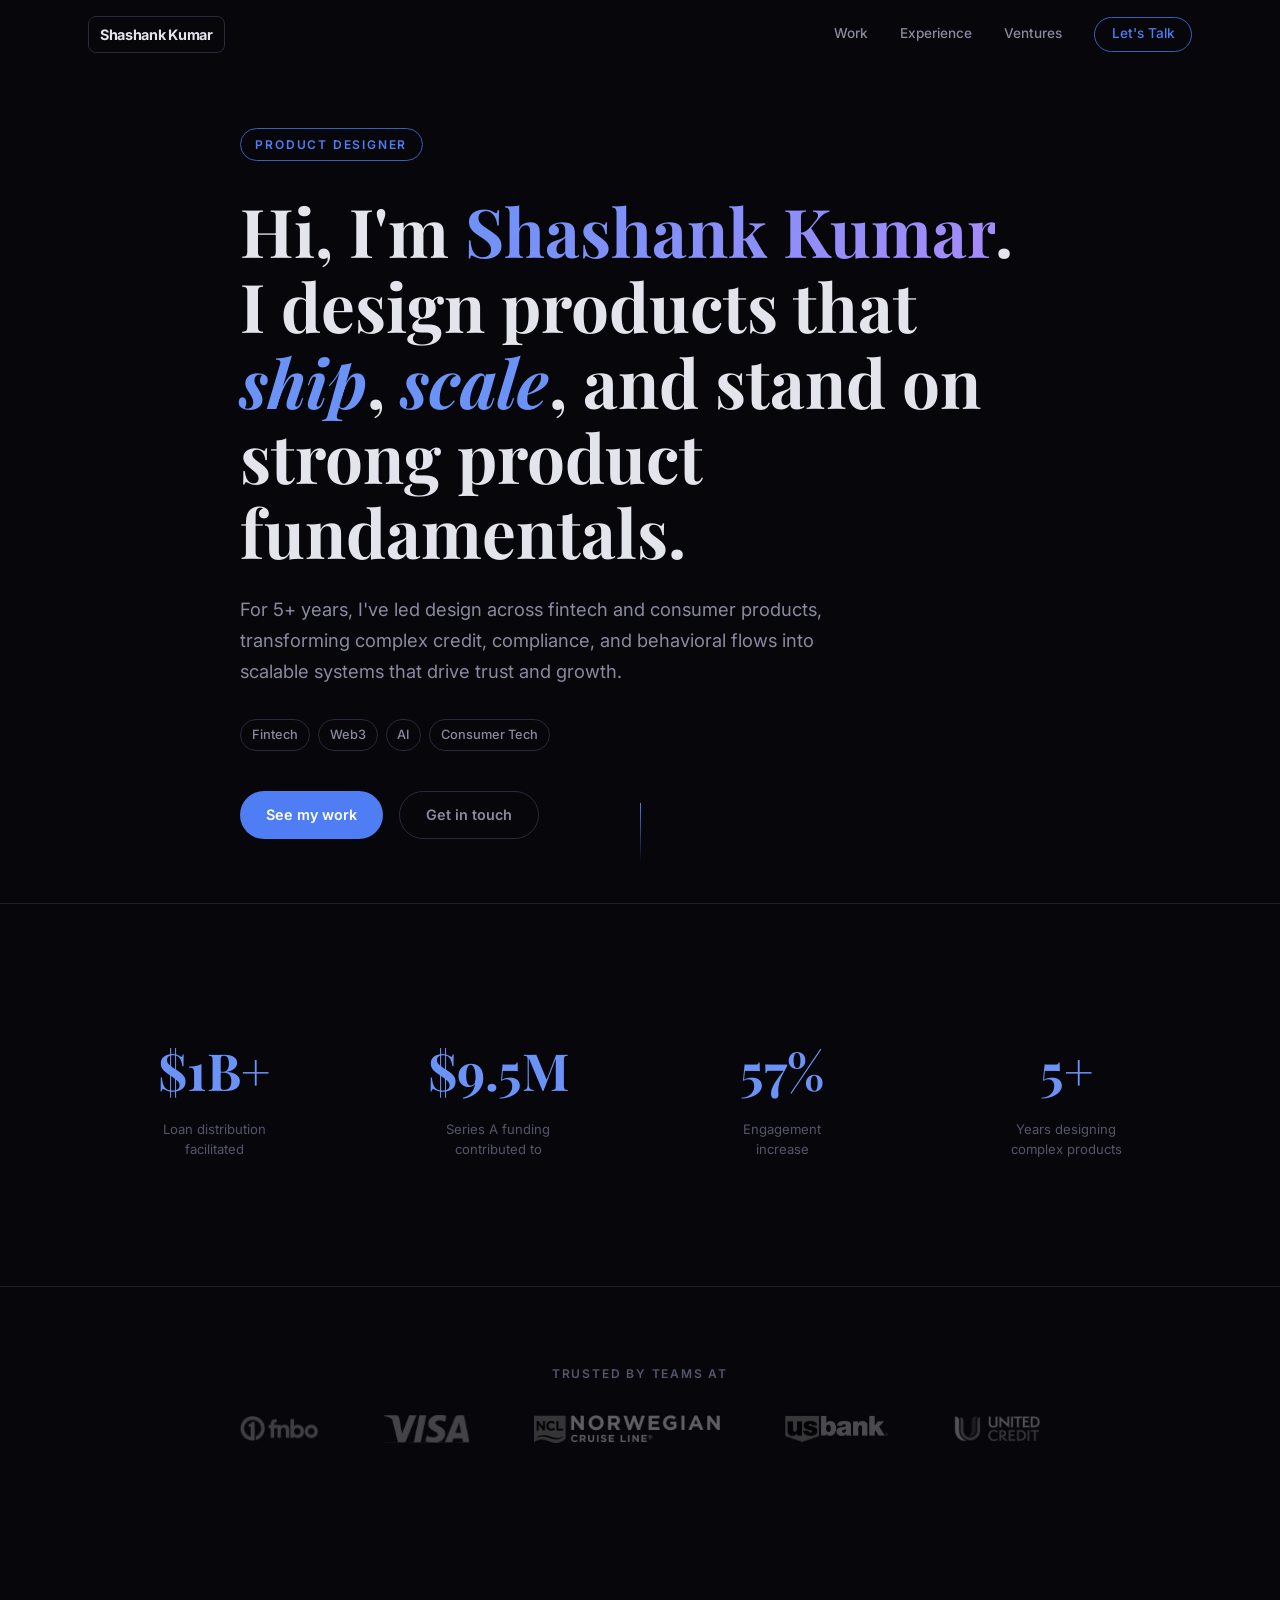
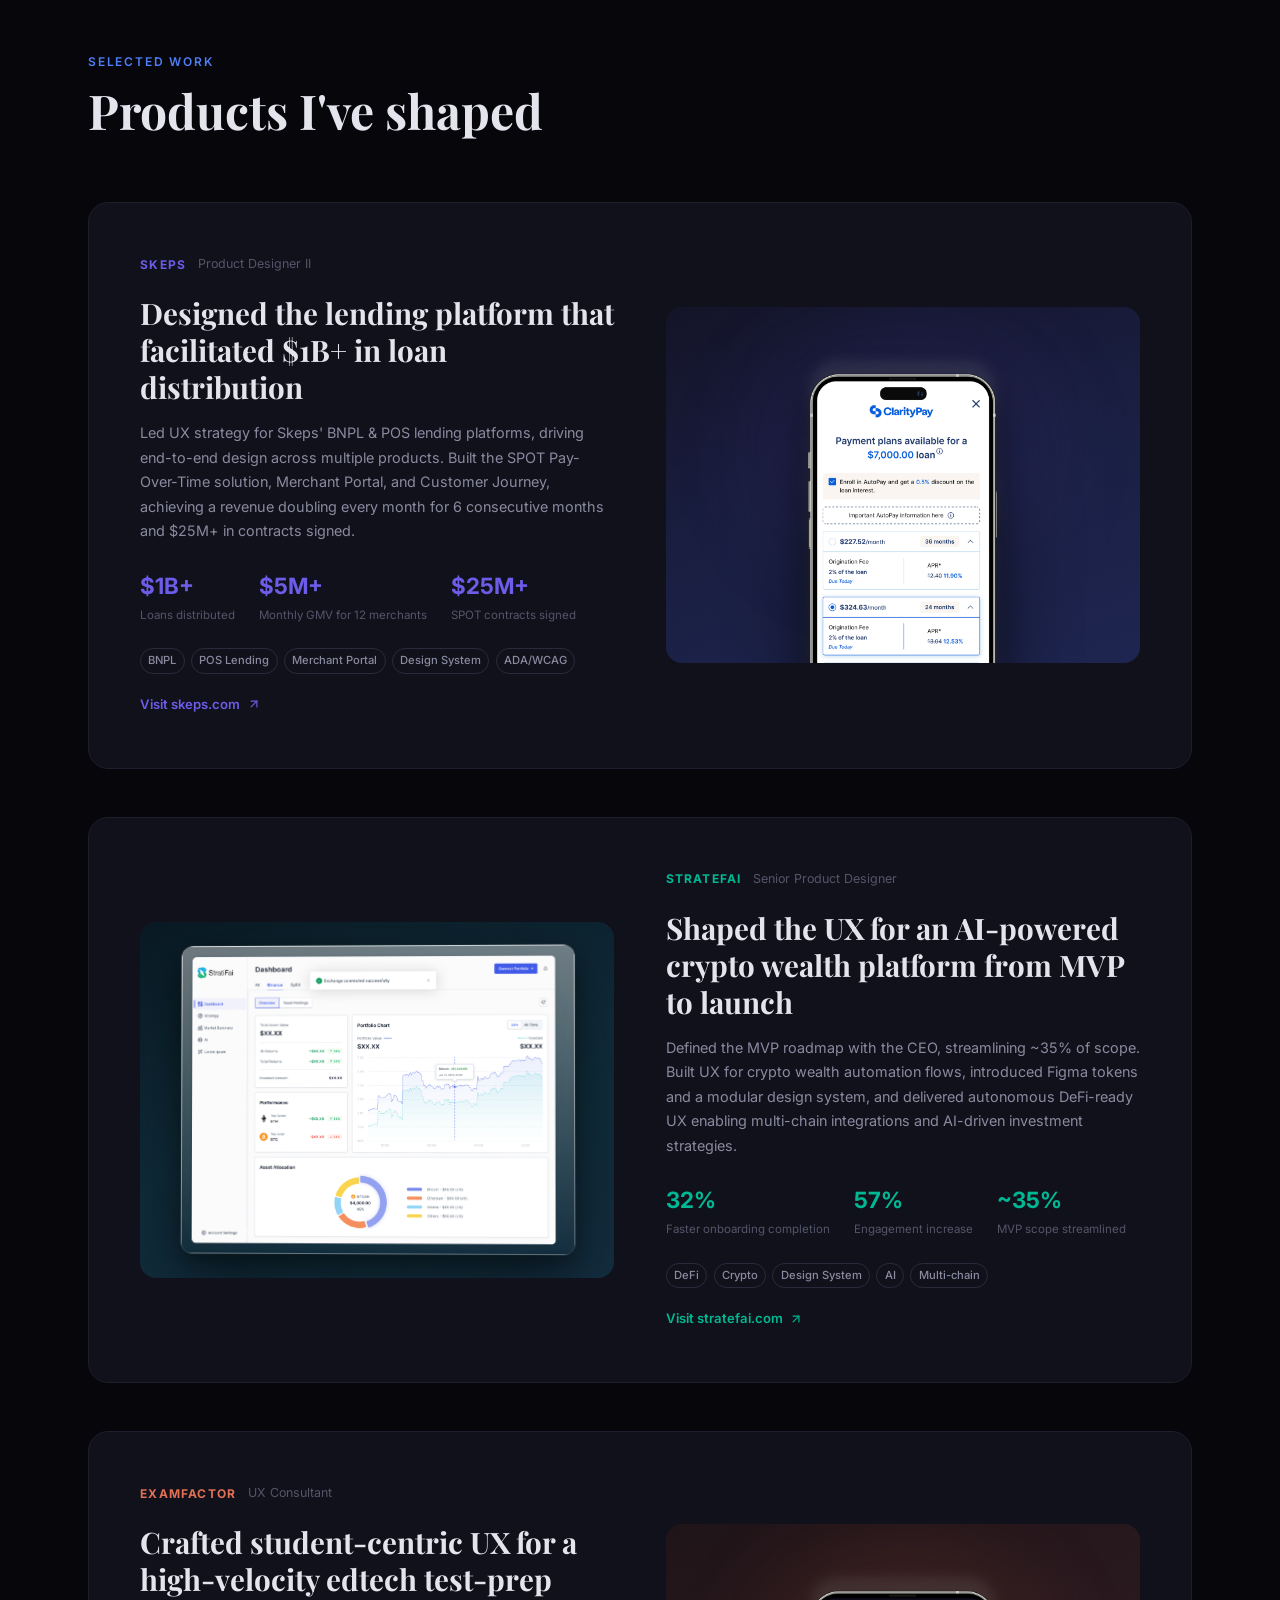
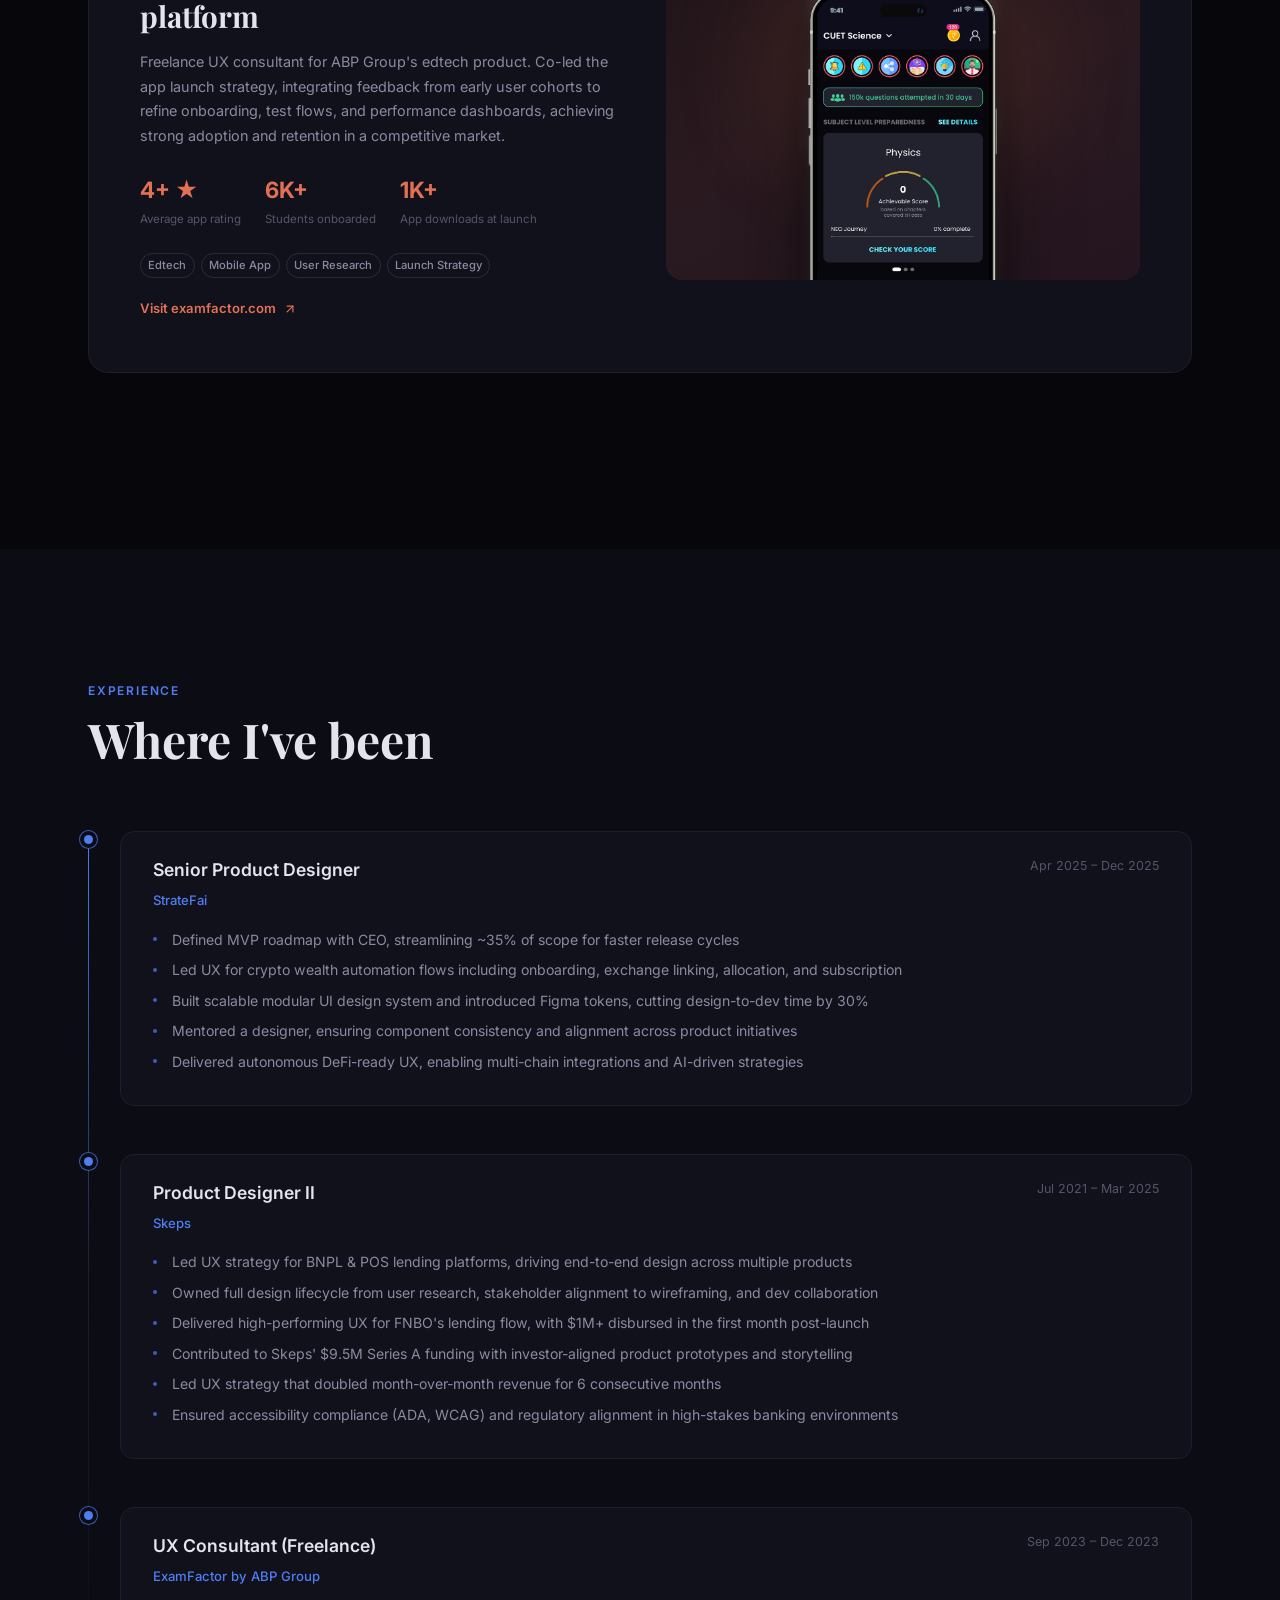
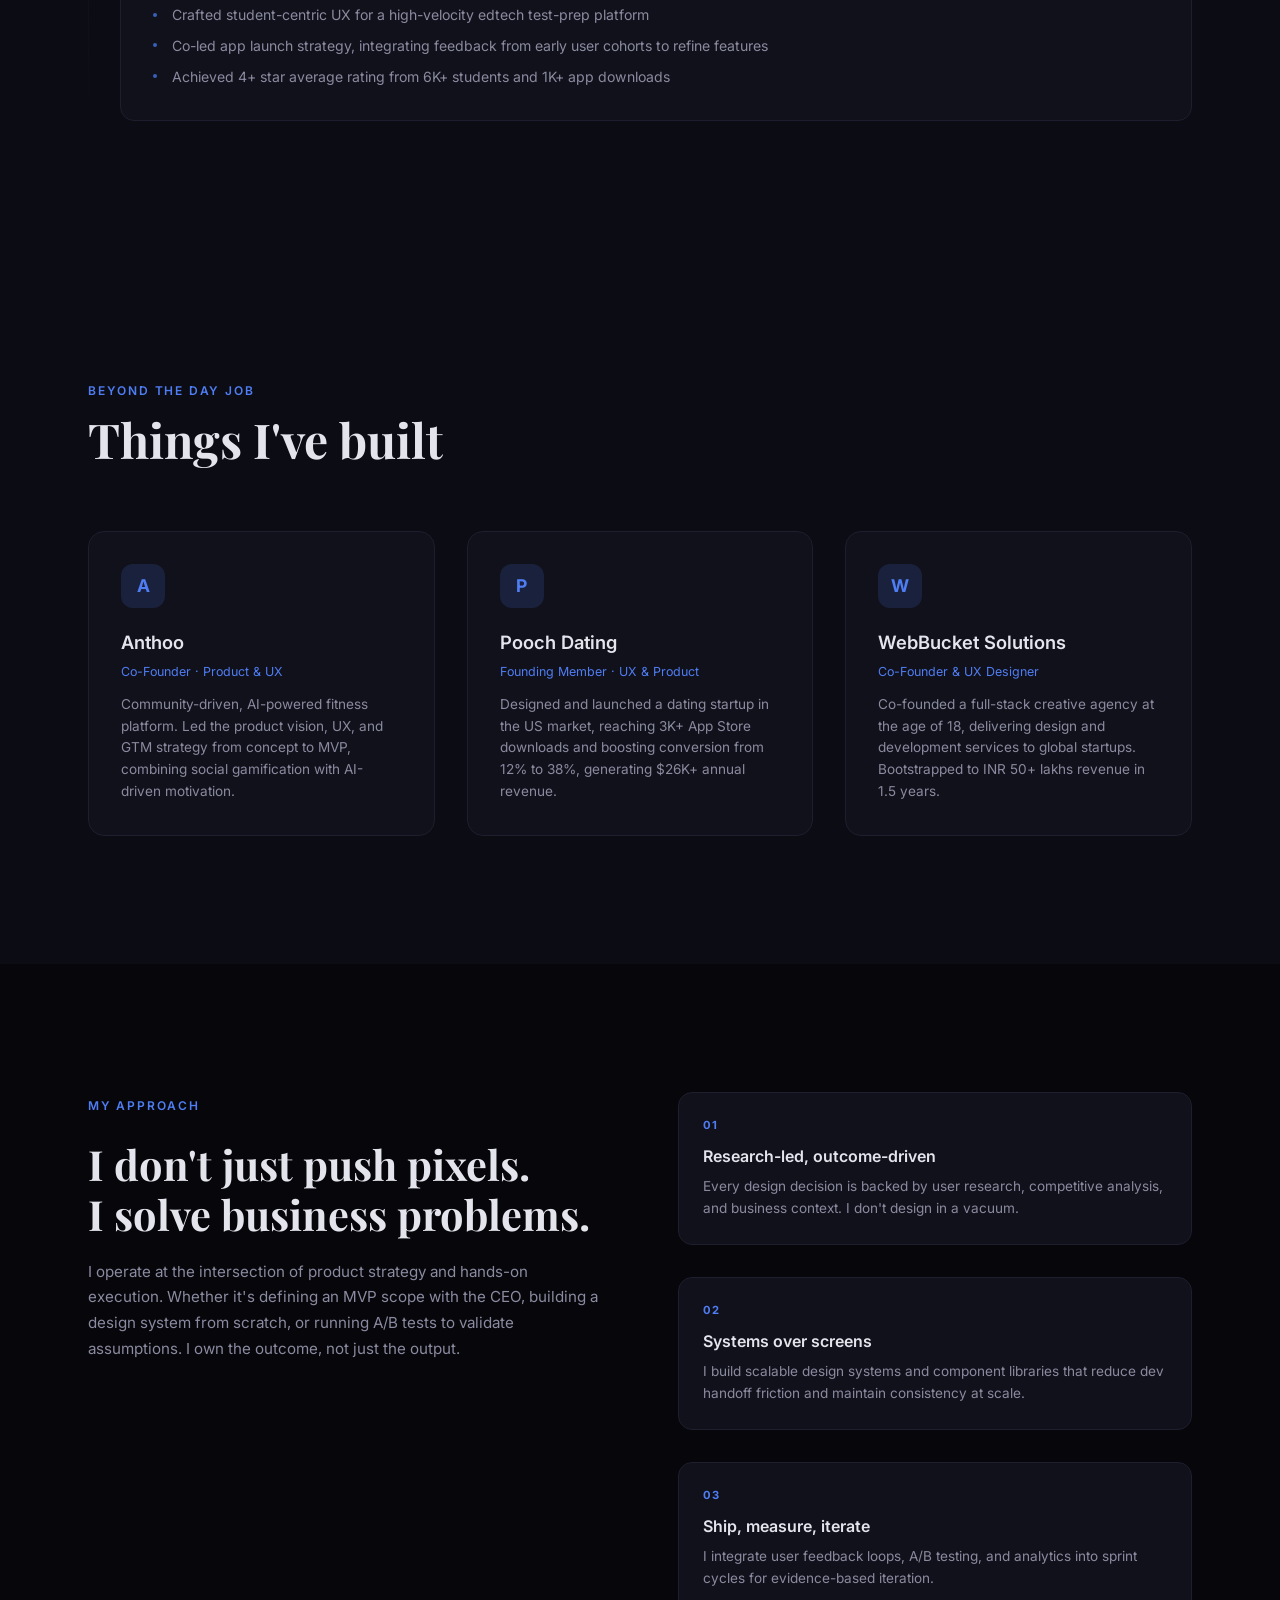
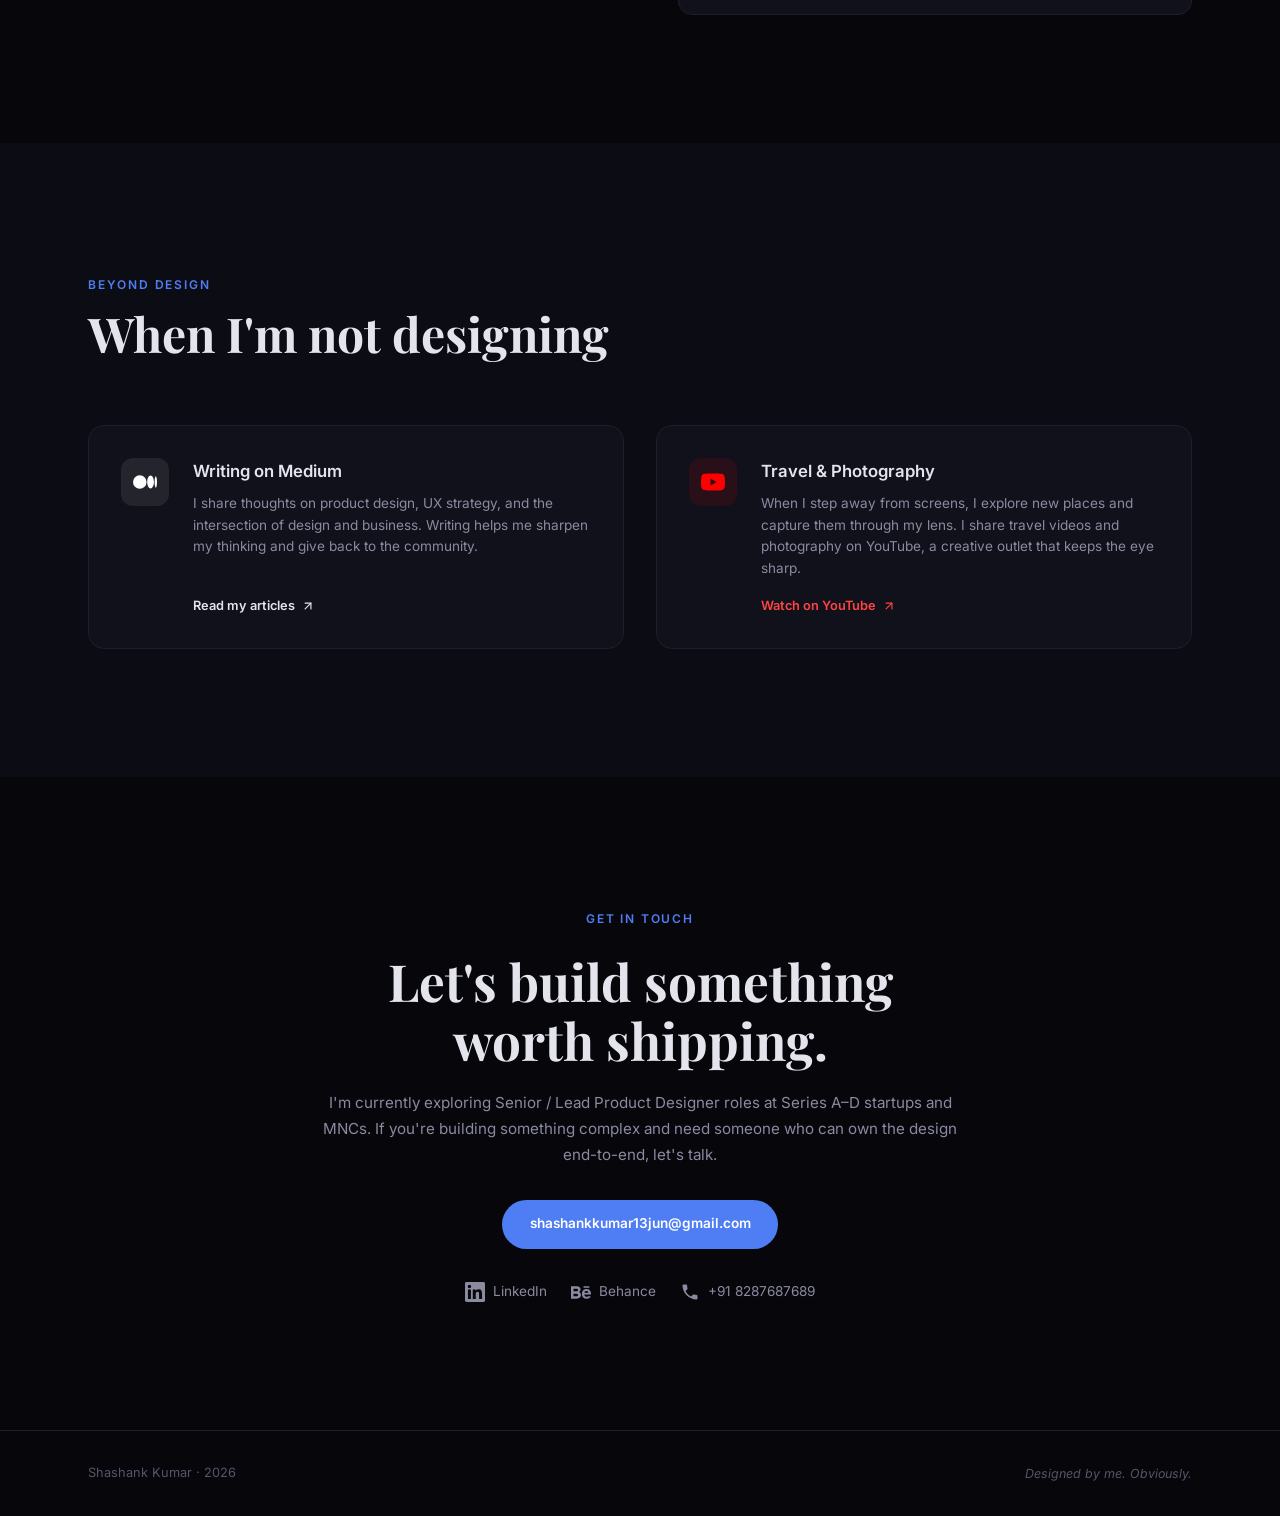
==== index.html @ 5c227460 "Add files via upload" ====
<!DOCTYPE html>
<html lang="en">
<head>
  <meta charset="UTF-8">
  <meta name="viewport" content="width=device-width, initial-scale=1.0">
  <title>Shashank Kumar - Product Designer</title>
  <meta name="description" content="Product Designer with 5+ years designing for fintech, AI, and consumer tech. Led UX for products facilitating $1B+ in transactions.">
  <meta name="author" content="Shashank Kumar">

  <meta property="og:title" content="Shashank Kumar - Product Designer">
  <meta property="og:description" content="I design products that ship, scale, and stand on strong product fundamentals.">
  <meta property="og:type" content="website">

  <link rel="preconnect" href="https://fonts.googleapis.com">
  <link rel="preconnect" href="https://fonts.gstatic.com" crossorigin>
  <link href="https://fonts.googleapis.com/css2?family=Inter:wght@300;400;500;600;700&family=Playfair+Display:ital,wght@0,700;1,700&display=swap" rel="stylesheet">

  <link rel="stylesheet" href="style.css">
</head>
<body>

  <!-- Nav -->
  <nav class="nav" id="nav">
    <div class="nav__inner">
      <a href="#" class="nav__logo">Shashank Kumar</a>
      <div class="nav__links">
        <a href="#work" class="nav__link">Work</a>
        <a href="#experience" class="nav__link">Experience</a>
        <a href="#ventures" class="nav__link">Ventures</a>
        <a href="#contact" class="nav__link nav__link--cta">Let's Talk</a>
      </div>
      <button class="nav__toggle" aria-label="Toggle menu">
        <span></span>
        <span></span>
      </button>
    </div>
  </nav>

  <!-- Mobile Menu -->
  <div class="mobile-menu" id="mobileMenu">
    <a href="#work" class="mobile-menu__link">Work</a>
    <a href="#experience" class="mobile-menu__link">Experience</a>
    <a href="#ventures" class="mobile-menu__link">Ventures</a>
    <a href="#contact" class="mobile-menu__link">Let's Talk</a>
  </div>

  <!-- Hero -->
  <section class="hero">
    <div class="container">
      <div class="hero__content">
        <div class="hero__badge fade-in">Product Designer</div>
        <h1 class="hero__title fade-in" style="--delay: 0.15s">
          Hi, I'm <span class="hero__name-hl">Shashank Kumar</span>.<br>I design products that <span class="hero__em">ship</span>, <span class="hero__em">scale</span>, and stand on strong product fundamentals.
        </h1>
        <p class="hero__sub fade-in" style="--delay: 0.25s">
          For 5+ years, I've led design across fintech and consumer products, transforming complex credit, compliance, and behavioral flows into scalable systems that drive trust and growth.
        </p>
        <div class="hero__tags fade-in" style="--delay: 0.3s">
          <span class="tag">Fintech</span>
          <span class="tag">Web3</span>
          <span class="tag">AI</span>
          <span class="tag">Consumer Tech</span>
        </div>
        <div class="hero__cta fade-in" style="--delay: 0.4s">
          <a href="#work" class="btn btn--primary">See my work</a>
          <a href="#contact" class="btn btn--ghost">Get in touch</a>
        </div>
      </div>
    </div>
    <div class="hero__scroll-hint fade-in" style="--delay: 0.6s">
      <div class="hero__scroll-line"></div>
    </div>
  </section>

  <!-- Impact Numbers -->
  <section class="impact">
    <div class="container">
      <div class="impact__grid">
        <div class="impact__item reveal">
          <div class="impact__number" data-count="1" data-prefix="$" data-suffix="B+">$0</div>
          <div class="impact__label">Loan distribution<br>facilitated</div>
        </div>
        <div class="impact__item reveal">
          <div class="impact__number" data-count="9.5" data-prefix="$" data-suffix="M">$0</div>
          <div class="impact__label">Series A funding<br>contributed to</div>
        </div>
        <div class="impact__item reveal">
          <div class="impact__number" data-count="57" data-suffix="%">0</div>
          <div class="impact__label">Engagement<br>increase</div>
        </div>
        <div class="impact__item reveal">
          <div class="impact__number" data-count="5" data-suffix="+">0</div>
          <div class="impact__label">Years designing<br>complex products</div>
        </div>
      </div>
    </div>
  </section>

  <!-- Brands -->
  <section class="brands">
    <div class="container">
      <p class="brands__label reveal">Trusted by teams at</p>
      <div class="brands__row reveal">
        <div class="brands__item">
          <img src="assets/brands/fnbo.svg" alt="FNBO" loading="lazy">
        </div>
        <div class="brands__item">
          <img src="assets/brands/visa.svg" alt="Visa" loading="lazy">
        </div>
        <div class="brands__item">
          <img src="assets/brands/ncl.svg" alt="Norwegian Cruise Line" loading="lazy">
        </div>
        <div class="brands__item">
          <img src="assets/brands/personal.svg" alt="Personal" loading="lazy">
        </div>
        <div class="brands__item">
          <img src="assets/brands/united-credit.svg" alt="United Credit" loading="lazy">
        </div>
      </div>
    </div>
  </section>

  <!-- Featured Work -->
  <section class="work" id="work">
    <div class="container">
      <div class="section-header reveal">
        <span class="section-header__label">Selected Work</span>
        <h2 class="section-header__title">Products I've shaped</h2>
      </div>

      <!-- Case Study 1: Skeps -->
      <article class="case-card case-card--skeps reveal">
        <div class="case-card__content">
          <div class="case-card__meta">
            <span class="case-card__company">Skeps</span>
            <span class="case-card__role">Product Designer II</span>
          </div>
          <h3 class="case-card__title">Designed the lending platform that facilitated $1B+ in loan distribution</h3>
          <p class="case-card__desc">Led UX strategy for Skeps' BNPL & POS lending platforms, driving end-to-end design across multiple products. Built the SPOT Pay-Over-Time solution, Merchant Portal, and Customer Journey, achieving a revenue doubling every month for 6 consecutive months and $25M+ in contracts signed.</p>
          <div class="case-card__metrics">
            <div class="case-card__metric">
              <span class="case-card__metric-value">$1B+</span>
              <span class="case-card__metric-label">Loans distributed</span>
            </div>
            <div class="case-card__metric">
              <span class="case-card__metric-value">$5M+</span>
              <span class="case-card__metric-label">Monthly GMV for 12 merchants</span>
            </div>
            <div class="case-card__metric">
              <span class="case-card__metric-value">$25M+</span>
              <span class="case-card__metric-label">SPOT contracts signed</span>
            </div>
          </div>
          <div class="case-card__tags">
            <span class="tag tag--sm">BNPL</span>
            <span class="tag tag--sm">POS Lending</span>
            <span class="tag tag--sm">Merchant Portal</span>
            <span class="tag tag--sm">Design System</span>
            <span class="tag tag--sm">ADA/WCAG</span>
          </div>
          <a href="https://www.skeps.com" target="_blank" rel="noopener" class="case-card__link">Visit skeps.com <svg width="14" height="14" viewBox="0 0 24 24" fill="none" stroke="currentColor" stroke-width="2" stroke-linecap="round" stroke-linejoin="round"><path d="M7 17L17 7"/><path d="M7 7h10v10"/></svg></a>
        </div>
        <div class="case-card__visual case-card__visual--skeps">
          <div class="case-card__visual-inner case-card__visual-inner--mobile">
            <img src="assets/work/skeps-claritypay.png" alt="Skeps ClarityPay BNPL payment plans" class="case-card__img case-card__img--mobile" loading="lazy">
          </div>
        </div>
      </article>

      <!-- Case Study 2: StrateFai -->
      <article class="case-card case-card--stratefai reveal">
        <div class="case-card__visual case-card__visual--stratefai">
          <div class="case-card__visual-inner case-card__visual-inner--desktop">
            <img src="assets/work/stratefai-dashboard.png" alt="StrateFai AI-powered crypto wealth dashboard" class="case-card__img case-card__img--desktop" loading="lazy">
          </div>
        </div>
        <div class="case-card__content">
          <div class="case-card__meta">
            <span class="case-card__company">StrateFai</span>
            <span class="case-card__role">Senior Product Designer</span>
          </div>
          <h3 class="case-card__title">Shaped the UX for an AI-powered crypto wealth platform from MVP to launch</h3>
          <p class="case-card__desc">Defined the MVP roadmap with the CEO, streamlining ~35% of scope. Built UX for crypto wealth automation flows, introduced Figma tokens and a modular design system, and delivered autonomous DeFi-ready UX enabling multi-chain integrations and AI-driven investment strategies.</p>
          <div class="case-card__metrics">
            <div class="case-card__metric">
              <span class="case-card__metric-value">32%</span>
              <span class="case-card__metric-label">Faster onboarding completion</span>
            </div>
            <div class="case-card__metric">
              <span class="case-card__metric-value">57%</span>
              <span class="case-card__metric-label">Engagement increase</span>
            </div>
            <div class="case-card__metric">
              <span class="case-card__metric-value">~35%</span>
              <span class="case-card__metric-label">MVP scope streamlined</span>
            </div>
          </div>
          <div class="case-card__tags">
            <span class="tag tag--sm">DeFi</span>
            <span class="tag tag--sm">Crypto</span>
            <span class="tag tag--sm">Design System</span>
            <span class="tag tag--sm">AI</span>
            <span class="tag tag--sm">Multi-chain</span>
          </div>
          <a href="https://www.stratefai.com" target="_blank" rel="noopener" class="case-card__link">Visit stratefai.com <svg width="14" height="14" viewBox="0 0 24 24" fill="none" stroke="currentColor" stroke-width="2" stroke-linecap="round" stroke-linejoin="round"><path d="M7 17L17 7"/><path d="M7 7h10v10"/></svg></a>
        </div>
      </article>

      <!-- Case Study 3: ExamFactor -->
      <article class="case-card case-card--examfactor reveal">
        <div class="case-card__content">
          <div class="case-card__meta">
            <span class="case-card__company">ExamFactor</span>
            <span class="case-card__role">UX Consultant</span>
          </div>
          <h3 class="case-card__title">Crafted student-centric UX for a high-velocity edtech test-prep platform</h3>
          <p class="case-card__desc">Freelance UX consultant for ABP Group's edtech product. Co-led the app launch strategy, integrating feedback from early user cohorts to refine onboarding, test flows, and performance dashboards, achieving strong adoption and retention in a competitive market.</p>
          <div class="case-card__metrics">
            <div class="case-card__metric">
              <span class="case-card__metric-value">4+ &#9733;</span>
              <span class="case-card__metric-label">Average app rating</span>
            </div>
            <div class="case-card__metric">
              <span class="case-card__metric-value">6K+</span>
              <span class="case-card__metric-label">Students onboarded</span>
            </div>
            <div class="case-card__metric">
              <span class="case-card__metric-value">1K+</span>
              <span class="case-card__metric-label">App downloads at launch</span>
            </div>
          </div>
          <div class="case-card__tags">
            <span class="tag tag--sm">Edtech</span>
            <span class="tag tag--sm">Mobile App</span>
            <span class="tag tag--sm">User Research</span>
            <span class="tag tag--sm">Launch Strategy</span>
          </div>
          <a href="https://www.examfactor.com" target="_blank" rel="noopener" class="case-card__link">Visit examfactor.com <svg width="14" height="14" viewBox="0 0 24 24" fill="none" stroke="currentColor" stroke-width="2" stroke-linecap="round" stroke-linejoin="round"><path d="M7 17L17 7"/><path d="M7 7h10v10"/></svg></a>
        </div>
        <div class="case-card__visual case-card__visual--examfactor">
          <div class="case-card__visual-inner case-card__visual-inner--mobile">
            <img src="assets/work/examfactor-app.png" alt="ExamFactor CUET Science test prep app" class="case-card__img case-card__img--mobile" loading="lazy">
          </div>
        </div>
      </article>
    </div>
  </section>

  <!-- Experience -->
  <section class="experience" id="experience">
    <div class="container">
      <div class="section-header reveal">
        <span class="section-header__label">Experience</span>
        <h2 class="section-header__title">Where I've been</h2>
      </div>

      <div class="timeline">
        <div class="timeline__item reveal">
          <div class="timeline__marker"></div>
          <div class="timeline__content">
            <div class="timeline__header">
              <div>
                <h3 class="timeline__role">Senior Product Designer</h3>
                <span class="timeline__company">StrateFai</span>
              </div>
              <span class="timeline__date">Apr 2025 &ndash; Dec 2025</span>
            </div>
            <ul class="timeline__list">
              <li>Defined MVP roadmap with CEO, streamlining ~35% of scope for faster release cycles</li>
              <li>Led UX for crypto wealth automation flows including onboarding, exchange linking, allocation, and subscription</li>
              <li>Built scalable modular UI design system and introduced Figma tokens, cutting design-to-dev time by 30%</li>
              <li>Mentored a designer, ensuring component consistency and alignment across product initiatives</li>
              <li>Delivered autonomous DeFi-ready UX, enabling multi-chain integrations and AI-driven strategies</li>
            </ul>
          </div>
        </div>

        <div class="timeline__item reveal">
          <div class="timeline__marker"></div>
          <div class="timeline__content">
            <div class="timeline__header">
              <div>
                <h3 class="timeline__role">Product Designer II</h3>
                <span class="timeline__company">Skeps</span>
              </div>
              <span class="timeline__date">Jul 2021 &ndash; Mar 2025</span>
            </div>
            <ul class="timeline__list">
              <li>Led UX strategy for BNPL & POS lending platforms, driving end-to-end design across multiple products</li>
              <li>Owned full design lifecycle from user research, stakeholder alignment to wireframing, and dev collaboration</li>
              <li>Delivered high-performing UX for FNBO's lending flow, with $1M+ disbursed in the first month post-launch</li>
              <li>Contributed to Skeps' $9.5M Series A funding with investor-aligned product prototypes and storytelling</li>
              <li>Led UX strategy that doubled month-over-month revenue for 6 consecutive months</li>
              <li>Ensured accessibility compliance (ADA, WCAG) and regulatory alignment in high-stakes banking environments</li>
            </ul>
          </div>
        </div>

        <div class="timeline__item reveal">
          <div class="timeline__marker"></div>
          <div class="timeline__content">
            <div class="timeline__header">
              <div>
                <h3 class="timeline__role">UX Consultant (Freelance)</h3>
                <span class="timeline__company">ExamFactor by ABP Group</span>
              </div>
              <span class="timeline__date">Sep 2023 &ndash; Dec 2023</span>
            </div>
            <ul class="timeline__list">
              <li>Crafted student-centric UX for a high-velocity edtech test-prep platform</li>
              <li>Co-led app launch strategy, integrating feedback from early user cohorts to refine features</li>
              <li>Achieved 4+ star average rating from 6K+ students and 1K+ app downloads</li>
            </ul>
          </div>
        </div>
      </div>
    </div>
  </section>

  <!-- Ventures -->
  <section class="ventures" id="ventures">
    <div class="container">
      <div class="section-header reveal">
        <span class="section-header__label">Beyond the Day Job</span>
        <h2 class="section-header__title">Things I've built</h2>
      </div>

      <div class="ventures__grid">
        <div class="venture-card reveal">
          <div class="venture-card__icon">A</div>
          <h3 class="venture-card__title">Anthoo</h3>
          <span class="venture-card__role">Co-Founder &middot; Product & UX</span>
          <p class="venture-card__desc">Community-driven, AI-powered fitness platform. Led the product vision, UX, and GTM strategy from concept to MVP, combining social gamification with AI-driven motivation.</p>
        </div>
        <div class="venture-card reveal">
          <div class="venture-card__icon">P</div>
          <h3 class="venture-card__title">Pooch Dating</h3>
          <span class="venture-card__role">Founding Member &middot; UX & Product</span>
          <p class="venture-card__desc">Designed and launched a dating startup in the US market, reaching 3K+ App Store downloads and boosting conversion from 12% to 38%, generating $26K+ annual revenue.</p>
        </div>
        <div class="venture-card reveal">
          <div class="venture-card__icon">W</div>
          <h3 class="venture-card__title">WebBucket Solutions</h3>
          <span class="venture-card__role">Co-Founder & UX Designer</span>
          <p class="venture-card__desc">Co-founded a full-stack creative agency at the age of 18, delivering design and development services to global startups. Bootstrapped to INR 50+ lakhs revenue in 1.5 years.</p>
        </div>
      </div>
    </div>
  </section>

  <!-- Approach -->
  <section class="approach">
    <div class="container">
      <div class="approach__grid">
        <div class="approach__text reveal">
          <span class="section-header__label">My Approach</span>
          <h2 class="approach__title">I don't just push pixels.<br>I solve business problems.</h2>
          <p class="approach__desc">I operate at the intersection of product strategy and hands-on execution. Whether it's defining an MVP scope with the CEO, building a design system from scratch, or running A/B tests to validate assumptions. I own the outcome, not just the output.</p>
        </div>
        <div class="approach__principles reveal">
          <div class="principle">
            <div class="principle__num">01</div>
            <h4 class="principle__title">Research-led, outcome-driven</h4>
            <p class="principle__desc">Every design decision is backed by user research, competitive analysis, and business context. I don't design in a vacuum.</p>
          </div>
          <div class="principle">
            <div class="principle__num">02</div>
            <h4 class="principle__title">Systems over screens</h4>
            <p class="principle__desc">I build scalable design systems and component libraries that reduce dev handoff friction and maintain consistency at scale.</p>
          </div>
          <div class="principle">
            <div class="principle__num">03</div>
            <h4 class="principle__title">Ship, measure, iterate</h4>
            <p class="principle__desc">I integrate user feedback loops, A/B testing, and analytics into sprint cycles for evidence-based iteration.</p>
          </div>
        </div>
      </div>
    </div>
  </section>

  <!-- Beyond Design -->
  <section class="hobbies" id="hobbies">
    <div class="container">
      <div class="section-header reveal">
        <span class="section-header__label">Beyond Design</span>
        <h2 class="section-header__title">When I'm not designing</h2>
      </div>

      <div class="hobbies__grid">
        <a href="https://theshashankkumar.medium.com/" target="_blank" rel="noopener" class="hobby-card hobby-card--medium reveal">
          <div class="hobby-card__icon">
            <svg width="24" height="24" viewBox="0 0 24 24" fill="currentColor"><path d="M13.54 12a6.8 6.8 0 01-6.77 6.82A6.8 6.8 0 010 12a6.8 6.8 0 016.77-6.82A6.8 6.8 0 0113.54 12zM20.96 12c0 3.54-1.51 6.42-3.38 6.42-1.87 0-3.39-2.88-3.39-6.42s1.52-6.42 3.39-6.42 3.38 2.88 3.38 6.42M24 12c0 3.17-.53 5.75-1.19 5.75-.66 0-1.19-2.58-1.19-5.75s.53-5.75 1.19-5.75C23.47 6.25 24 8.83 24 12z"/></svg>
          </div>
          <div class="hobby-card__content">
            <h3 class="hobby-card__title">Writing on Medium</h3>
            <p class="hobby-card__desc">I share thoughts on product design, UX strategy, and the intersection of design and business. Writing helps me sharpen my thinking and give back to the community.</p>
            <span class="hobby-card__cta">Read my articles <svg width="14" height="14" viewBox="0 0 24 24" fill="none" stroke="currentColor" stroke-width="2" stroke-linecap="round" stroke-linejoin="round"><path d="M7 17L17 7"/><path d="M7 7h10v10"/></svg></span>
          </div>
        </a>

        <a href="https://www.youtube.com/@theshashankkumar" target="_blank" rel="noopener" class="hobby-card hobby-card--youtube reveal">
          <div class="hobby-card__icon">
            <svg width="24" height="24" viewBox="0 0 24 24" fill="currentColor"><path d="M23.498 6.186a3.016 3.016 0 00-2.122-2.136C19.505 3.545 12 3.545 12 3.545s-7.505 0-9.377.505A3.017 3.017 0 00.502 6.186C0 8.07 0 12 0 12s0 3.93.502 5.814a3.016 3.016 0 002.122 2.136c1.871.505 9.376.505 9.376.505s7.505 0 9.377-.505a3.015 3.015 0 002.122-2.136C24 15.93 24 12 24 12s0-3.93-.502-5.814zM9.545 15.568V8.432L15.818 12l-6.273 3.568z"/></svg>
          </div>
          <div class="hobby-card__content">
            <h3 class="hobby-card__title">Travel & Photography</h3>
            <p class="hobby-card__desc">When I step away from screens, I explore new places and capture them through my lens. I share travel videos and photography on YouTube, a creative outlet that keeps the eye sharp.</p>
            <span class="hobby-card__cta">Watch on YouTube <svg width="14" height="14" viewBox="0 0 24 24" fill="none" stroke="currentColor" stroke-width="2" stroke-linecap="round" stroke-linejoin="round"><path d="M7 17L17 7"/><path d="M7 7h10v10"/></svg></span>
          </div>
        </a>
      </div>
    </div>
  </section>

  <!-- Contact -->
  <section class="contact" id="contact">
    <div class="container">
      <div class="contact__inner reveal">
        <span class="section-header__label">Get in Touch</span>
        <h2 class="contact__title">Let's build something<br>worth shipping.</h2>
        <p class="contact__desc">I'm currently exploring Senior / Lead Product Designer roles at Series A&ndash;D startups and MNCs. If you're building something complex and need someone who can own the design end-to-end, let's talk.</p>
        <div class="contact__actions">
          <a href="mailto:shashankkumar13jun@gmail.com" class="btn btn--primary btn--lg">shashankkumar13jun@gmail.com</a>
        </div>
        <div class="contact__links">
          <a href="https://www.linkedin.com/in/shashank-kumar-1306/" target="_blank" rel="noopener" class="contact__link">
            <svg width="20" height="20" viewBox="0 0 24 24" fill="currentColor"><path d="M20.447 20.452h-3.554v-5.569c0-1.328-.027-3.037-1.852-3.037-1.853 0-2.136 1.445-2.136 2.939v5.667H9.351V9h3.414v1.561h.046c.477-.9 1.637-1.85 3.37-1.85 3.601 0 4.267 2.37 4.267 5.455v6.286zM5.337 7.433c-1.144 0-2.063-.926-2.063-2.065 0-1.138.92-2.063 2.063-2.063 1.14 0 2.064.925 2.064 2.063 0 1.139-.925 2.065-2.064 2.065zm1.782 13.019H3.555V9h3.564v11.452zM22.225 0H1.771C.792 0 0 .774 0 1.729v20.542C0 23.227.792 24 1.771 24h20.451C23.2 24 24 23.227 24 22.271V1.729C24 .774 23.2 0 22.222 0h.003z"/></svg>
            LinkedIn
          </a>
          <a href="https://www.behance.net/theshashankkumar" target="_blank" rel="noopener" class="contact__link">
            <svg width="20" height="20" viewBox="0 0 24 24" fill="currentColor"><path d="M22 7h-7V5h7v2zm1.726 10c-.442 1.297-2.029 3-5.101 3-3.074 0-5.564-1.729-5.564-5.675 0-3.91 2.325-5.92 5.466-5.92 3.082 0 4.964 1.782 5.375 4.426.078.506.109 1.188.095 2.14H15.97c.13 3.211 3.483 3.312 4.588 2.029h3.168zm-7.686-4h4.965c-.105-1.547-1.136-2.219-2.477-2.219-1.466 0-2.277.768-2.488 2.219zm-9.574 6.988H0V5.021h6.953c5.476.081 5.58 5.444 2.72 6.906 3.461 1.26 3.577 8.061-3.207 8.061zM3 11h3.584c2.508 0 2.906-3-.312-3H3v3zm3.391 3H3v3.016h3.341c3.055 0 2.868-3.016.05-3.016z"/></svg>
            Behance
          </a>
          <a href="tel:+918287687689" class="contact__link">
            <svg width="20" height="20" viewBox="0 0 24 24" fill="currentColor"><path d="M6.62 10.79c1.44 2.83 3.76 5.14 6.59 6.59l2.2-2.2c.27-.27.67-.36 1.02-.24 1.12.37 2.33.57 3.57.57.55 0 1 .45 1 1V20c0 .55-.45 1-1 1-9.39 0-17-7.61-17-17 0-.55.45-1 1-1h3.5c.55 0 1 .45 1 1 0 1.25.2 2.45.57 3.57.11.35.03.74-.25 1.02l-2.2 2.2z"/></svg>
            +91 8287687689
          </a>
        </div>
      </div>
    </div>
  </section>

  <!-- Footer -->
  <footer class="footer">
    <div class="container">
      <div class="footer__inner">
        <span class="footer__copy">Shashank Kumar &middot; 2026</span>
        <span class="footer__note">Designed by me. Obviously.</span>
      </div>
    </div>
  </footer>

  <script src="main.js"></script>
</body>
</html>
---- style.css ----
/* =========================================
   Shashank Kumar - Portfolio
   ========================================= */

:root {
  --bg:          #06060b;
  --bg-surface:  #0c0c14;
  --bg-card:     #11111b;
  --bg-card-alt: #161622;
  --border:      #1e1e2e;
  --border-light:#2a2a3d;

  --text:        #e4e4ed;
  --text-secondary: #8a8aa0;
  --text-muted:  #55556a;

  --accent:      #4f7df3;
  --accent-light:#6b93f7;
  --accent-dim:  #3a5fb8;
  --accent-glow: rgba(79, 125, 243, 0.15);
  --accent-glow-strong: rgba(79, 125, 243, 0.3);

  --skeps-accent: #6c5ce7;
  --stratefai-accent: #00b894;
  --examfactor-accent: #e17055;

  --font-body:   'Inter', -apple-system, BlinkMacSystemFont, 'Segoe UI', sans-serif;
  --font-display:'Playfair Display', Georgia, serif;

  --ease-out:    cubic-bezier(0.16, 1, 0.3, 1);
  --ease-in-out: cubic-bezier(0.65, 0, 0.35, 1);

  --container:   1200px;
  --gap:         clamp(1rem, 3vw, 2rem);
}

/* ---- Reset ---- */
*, *::before, *::after { box-sizing: border-box; margin: 0; padding: 0; }

html {
  scroll-behavior: smooth;
  -webkit-font-smoothing: antialiased;
  -moz-osx-font-smoothing: grayscale;
}

body {
  font-family: var(--font-body);
  background: var(--bg);
  color: var(--text);
  line-height: 1.6;
  overflow-x: hidden;
}

img { max-width: 100%; display: block; }
a { color: inherit; text-decoration: none; }
ul { list-style: none; }

::selection {
  background: var(--accent);
  color: #fff;
}

/* ---- Container ---- */
.container {
  max-width: var(--container);
  margin: 0 auto;
  padding: 0 clamp(1.25rem, 4vw, 3rem);
}

/* ---- Typography helpers ---- */
.section-header {
  margin-bottom: clamp(2.5rem, 5vw, 4rem);
}

.section-header__label {
  display: inline-block;
  font-size: 0.75rem;
  font-weight: 600;
  letter-spacing: 0.15em;
  text-transform: uppercase;
  color: var(--accent);
  margin-bottom: 0.75rem;
}

.section-header__title {
  font-family: var(--font-display);
  font-size: clamp(2rem, 4vw, 3rem);
  font-weight: 700;
  line-height: 1.15;
  color: var(--text);
}

/* ---- Tags ---- */
.tag {
  display: inline-block;
  padding: 0.35em 0.85em;
  font-size: 0.8rem;
  font-weight: 500;
  border: 1px solid var(--border-light);
  border-radius: 100px;
  color: var(--text-secondary);
  transition: all 0.3s var(--ease-out);
}

.tag:hover {
  border-color: var(--accent);
  color: var(--accent-light);
  background: var(--accent-glow);
}

.tag--sm {
  font-size: 0.7rem;
  padding: 0.25em 0.65em;
}

/* ---- Buttons ---- */
.btn {
  display: inline-flex;
  align-items: center;
  gap: 0.5rem;
  padding: 0.8em 1.8em;
  font-size: 0.9rem;
  font-weight: 600;
  border-radius: 100px;
  transition: all 0.3s var(--ease-out);
  cursor: pointer;
  border: none;
}

.btn--primary {
  background: var(--accent);
  color: #fff;
}

.btn--primary:hover {
  background: var(--accent-light);
  box-shadow: 0 0 30px var(--accent-glow-strong);
  transform: translateY(-1px);
}

.btn--ghost {
  background: transparent;
  color: var(--text-secondary);
  border: 1px solid var(--border-light);
}

.btn--ghost:hover {
  border-color: var(--accent);
  color: var(--text);
}

.btn--lg {
  padding: 1em 2em;
  font-size: 0.95rem;
}

/* =============================================
   NAV
   ============================================= */
.nav {
  position: fixed;
  top: 0;
  left: 0;
  right: 0;
  z-index: 100;
  padding: 1rem 0;
  transition: all 0.4s var(--ease-out);
}

.nav--scrolled {
  background: rgba(6, 6, 11, 0.85);
  backdrop-filter: blur(20px);
  -webkit-backdrop-filter: blur(20px);
  border-bottom: 1px solid var(--border);
  padding: 0.75rem 0;
}

.nav__inner {
  max-width: var(--container);
  margin: 0 auto;
  padding: 0 clamp(1.25rem, 4vw, 3rem);
  display: flex;
  align-items: center;
  justify-content: space-between;
}

.nav__logo {
  font-size: 0.9rem;
  font-weight: 700;
  letter-spacing: -0.02em;
  color: var(--text);
  padding: 0.4em 0.75em;
  border: 1px solid var(--border-light);
  border-radius: 8px;
  transition: all 0.3s var(--ease-out);
  white-space: nowrap;
}

.nav__logo:hover {
  border-color: var(--accent);
  color: var(--accent-light);
}

.nav__links {
  display: flex;
  align-items: center;
  gap: 2rem;
}

.nav__link {
  font-size: 0.85rem;
  font-weight: 500;
  color: var(--text-secondary);
  transition: color 0.3s;
}

.nav__link:hover {
  color: var(--text);
}

.nav__link--cta {
  color: var(--accent);
  border: 1px solid var(--accent-dim);
  padding: 0.4em 1.2em;
  border-radius: 100px;
}

.nav__link--cta:hover {
  background: var(--accent);
  color: #fff;
}

.nav__toggle {
  display: none;
  flex-direction: column;
  gap: 5px;
  background: none;
  border: none;
  cursor: pointer;
  padding: 8px;
}

.nav__toggle span {
  width: 22px;
  height: 2px;
  background: var(--text);
  border-radius: 2px;
  transition: all 0.3s var(--ease-out);
}

/* Mobile Menu */
.mobile-menu {
  display: none;
  position: fixed;
  top: 0;
  left: 0;
  right: 0;
  bottom: 0;
  z-index: 99;
  background: var(--bg);
  flex-direction: column;
  align-items: center;
  justify-content: center;
  gap: 2.5rem;
  opacity: 0;
  pointer-events: none;
  transition: opacity 0.4s var(--ease-out);
}

.mobile-menu--open {
  opacity: 1;
  pointer-events: auto;
}

.mobile-menu__link {
  font-size: 1.5rem;
  font-weight: 600;
  color: var(--text);
  transition: color 0.3s;
}

.mobile-menu__link:hover {
  color: var(--accent);
}

/* =============================================
   HERO
   ============================================= */
.hero {
  min-height: 100vh;
  display: flex;
  align-items: center;
  position: relative;
  padding: 8rem 0 4rem;
}

.hero__content {
  max-width: 800px;
}

.hero__badge {
  display: inline-block;
  font-size: 0.75rem;
  font-weight: 600;
  letter-spacing: 0.15em;
  text-transform: uppercase;
  color: var(--accent);
  padding: 0.5em 1.2em;
  border: 1px solid var(--accent-dim);
  border-radius: 100px;
  margin-bottom: 2rem;
}

.hero__name {
  font-size: clamp(1rem, 1.6vw, 1.15rem);
  font-weight: 600;
  color: var(--text);
  letter-spacing: -0.01em;
  margin-bottom: 1rem;
}

.hero__title {
  font-family: var(--font-display);
  font-size: clamp(2.5rem, 5.5vw, 4.2rem);
  font-weight: 700;
  line-height: 1.12;
  margin-bottom: 1.5rem;
  color: var(--text);
}

.hero__name-hl {
  background: linear-gradient(135deg, var(--accent-light), #a78bfa);
  -webkit-background-clip: text;
  -webkit-text-fill-color: transparent;
  background-clip: text;
}

.hero__em {
  font-style: italic;
  color: var(--accent-light);
}

.hero__sub {
  font-size: clamp(1rem, 1.8vw, 1.15rem);
  line-height: 1.7;
  color: var(--text-secondary);
  max-width: 620px;
  margin-bottom: 2rem;
}

.hero__tags {
  display: flex;
  flex-wrap: wrap;
  gap: 0.5rem;
  margin-bottom: 2.5rem;
}

.hero__cta {
  display: flex;
  flex-wrap: wrap;
  gap: 1rem;
}

.hero__scroll-hint {
  position: absolute;
  bottom: 2.5rem;
  left: 50%;
  transform: translateX(-50%);
}

.hero__scroll-line {
  width: 1px;
  height: 60px;
  background: linear-gradient(to bottom, var(--accent), transparent);
  animation: scrollPulse 2s ease-in-out infinite;
}

@keyframes scrollPulse {
  0%, 100% { opacity: 0.3; transform: scaleY(0.6); }
  50% { opacity: 1; transform: scaleY(1); }
}

/* =============================================
   IMPACT NUMBERS
   ============================================= */
.impact {
  padding: clamp(4rem, 8vw, 7rem) 0;
  border-top: 1px solid var(--border);
  border-bottom: 1px solid var(--border);
}

.impact__grid {
  display: grid;
  grid-template-columns: repeat(4, 1fr);
  gap: var(--gap);
}

.impact__item {
  text-align: center;
  padding: 1.5rem 1rem;
}

.impact__number {
  font-family: var(--font-display);
  font-size: clamp(2.2rem, 4vw, 3.2rem);
  font-weight: 700;
  color: var(--accent-light);
  margin-bottom: 0.5rem;
}

.impact__label {
  font-size: 0.82rem;
  color: var(--text-muted);
  line-height: 1.5;
}

/* =============================================
   BRANDS
   ============================================= */
.brands {
  padding: clamp(3rem, 6vw, 5rem) 0;
}

.brands__label {
  text-align: center;
  font-size: 0.75rem;
  font-weight: 600;
  letter-spacing: 0.15em;
  text-transform: uppercase;
  color: var(--text-muted);
  margin-bottom: 2rem;
}

.brands__row {
  display: flex;
  align-items: center;
  justify-content: center;
  gap: clamp(2rem, 5vw, 4rem);
  flex-wrap: wrap;
}

.brands__item {
  opacity: 0.45;
  transition: opacity 0.4s var(--ease-out), filter 0.4s var(--ease-out);
  filter: grayscale(1) invert(1) brightness(0.8);
}

.brands__item:hover {
  opacity: 0.85;
  filter: grayscale(0.3) invert(1) brightness(1);
}

.brands__item img {
  height: 28px;
  width: auto;
  object-fit: contain;
}

/* =============================================
   FEATURED WORK
   ============================================= */
.work {
  padding: clamp(5rem, 10vw, 8rem) 0;
}

.case-card {
  display: grid;
  grid-template-columns: 1fr 1fr;
  gap: clamp(2rem, 4vw, 4rem);
  align-items: center;
  padding: clamp(2rem, 4vw, 3.5rem);
  background: var(--bg-card);
  border: 1px solid var(--border);
  border-radius: 20px;
  margin-bottom: 3rem;
  transition: border-color 0.4s var(--ease-out);
  overflow: hidden;
}

.case-card:hover {
  border-color: var(--border-light);
}

.case-card__meta {
  display: flex;
  flex-wrap: wrap;
  align-items: center;
  gap: 0.75rem;
  margin-bottom: 1.25rem;
}

.case-card__company {
  font-size: 0.75rem;
  font-weight: 700;
  letter-spacing: 0.1em;
  text-transform: uppercase;
  color: var(--accent);
}

.case-card--skeps .case-card__company {
  color: var(--skeps-accent);
}

.case-card--stratefai .case-card__company {
  color: var(--stratefai-accent);
}

.case-card__role {
  font-size: 0.78rem;
  color: var(--text-muted);
}

.case-card__title {
  font-family: var(--font-display);
  font-size: clamp(1.4rem, 2.5vw, 1.85rem);
  font-weight: 700;
  line-height: 1.25;
  margin-bottom: 1rem;
}

.case-card__desc {
  font-size: 0.9rem;
  line-height: 1.7;
  color: var(--text-secondary);
  margin-bottom: 1.5rem;
}

.case-card__metrics {
  display: flex;
  gap: 1.5rem;
  margin-bottom: 1.5rem;
  flex-wrap: wrap;
}

.case-card__metric {
  display: flex;
  flex-direction: column;
}

.case-card__metric-value {
  font-size: 1.4rem;
  font-weight: 700;
  color: var(--text);
}

.case-card--skeps .case-card__metric-value {
  color: var(--skeps-accent);
}

.case-card--stratefai .case-card__metric-value {
  color: var(--stratefai-accent);
}

.case-card__metric-label {
  font-size: 0.72rem;
  color: var(--text-muted);
  margin-top: 0.15rem;
}

.case-card__tags {
  display: flex;
  flex-wrap: wrap;
  gap: 0.4rem;
}

.case-card__link {
  display: inline-flex;
  align-items: center;
  gap: 0.4rem;
  margin-top: 1.25rem;
  font-size: 0.82rem;
  font-weight: 600;
  color: var(--accent);
  transition: all 0.3s var(--ease-out);
}

.case-card__link:hover {
  color: var(--accent-light);
  gap: 0.6rem;
}

.case-card--skeps .case-card__link { color: var(--skeps-accent); }
.case-card--skeps .case-card__link:hover { color: #8b7cf0; }
.case-card--stratefai .case-card__link { color: var(--stratefai-accent); }
.case-card--stratefai .case-card__link:hover { color: #2ed8a8; }
.case-card--examfactor .case-card__link { color: var(--examfactor-accent); }
.case-card--examfactor .case-card__link:hover { color: #f0876b; }

.case-card--examfactor .case-card__company {
  color: var(--examfactor-accent);
}

.case-card--examfactor .case-card__metric-value {
  color: var(--examfactor-accent);
}

/* =============================================
   CASE CARD VISUALS / MOCKUP PRESENTATION
   ============================================= */
.case-card__visual {
  position: relative;
  border-radius: 16px;
  overflow: hidden;
  aspect-ratio: 4/3;
}

.case-card__visual-inner {
  position: relative;
  height: 100%;
  display: flex;
}

/* ---- Background treatments per product ---- */
.case-card__visual--skeps {
  background: linear-gradient(160deg, #141428 0%, #1a1f42 50%, #1e2550 100%);
}

.case-card__visual--stratefai {
  background: linear-gradient(160deg, #0a1a24 0%, #0f2a38 50%, #132d3f 100%);
}

.case-card__visual--examfactor {
  background: linear-gradient(160deg, #1f1418 0%, #2a1a20 50%, #251520 100%);
}

/* ---- Brand-colored glow behind phones ---- */
.case-card__visual-inner--mobile {
  align-items: flex-start;
  justify-content: center;
  padding: 2.5rem 0 0;
}

.case-card__visual-inner--mobile::before {
  content: '';
  position: absolute;
  top: 40%;
  left: 50%;
  transform: translate(-50%, -50%);
  width: 50%;
  height: 50%;
  border-radius: 50%;
  filter: blur(60px);
  opacity: 0.25;
  z-index: 0;
  pointer-events: none;
}

.case-card--skeps .case-card__visual-inner--mobile::before {
  background: var(--skeps-accent);
}

.case-card--examfactor .case-card__visual-inner--mobile::before {
  background: var(--examfactor-accent);
  opacity: 0.3;
}

/* ---- Phone mockup images (Skeps, ExamFactor) ---- */
.case-card__img--mobile {
  position: relative;
  z-index: 1;
  width: 58%;
  height: auto;
  border-radius: 0;
  filter: drop-shadow(0 15px 40px rgba(0, 0, 0, 0.45))
          drop-shadow(0 5px 15px rgba(0, 0, 0, 0.25));
  transition: transform 0.5s var(--ease-out);
}

.case-card:hover .case-card__img--mobile {
  transform: translateY(-6px);
}

/* ---- Desktop mockup (StrateFai) ---- */
.case-card__visual-inner--desktop {
  align-items: center;
  justify-content: center;
  padding: 2rem;
  perspective: 1200px;
}

.case-card__visual-inner--desktop::before {
  content: '';
  position: absolute;
  top: 50%;
  left: 50%;
  transform: translate(-50%, -50%);
  width: 60%;
  height: 50%;
  border-radius: 50%;
  background: var(--stratefai-accent);
  filter: blur(70px);
  opacity: 0.12;
  z-index: 0;
  pointer-events: none;
}

.case-card__img--desktop {
  position: relative;
  z-index: 1;
  width: 96%;
  height: auto;
  border-radius: 12px;
  box-shadow:
    0 25px 60px rgba(0, 0, 0, 0.45),
    0 8px 20px rgba(0, 0, 0, 0.3),
    0 0 0 1px rgba(255, 255, 255, 0.05);
  transform: rotateY(-2deg) rotateX(1deg);
  transition: transform 0.6s var(--ease-out), box-shadow 0.6s var(--ease-out);
}

.case-card:hover .case-card__img--desktop {
  transform: rotateY(0deg) rotateX(0deg) scale(1.02);
  box-shadow:
    0 30px 80px rgba(0, 0, 0, 0.5),
    0 10px 25px rgba(0, 0, 0, 0.35),
    0 0 0 1px rgba(255, 255, 255, 0.08);
}

/* =============================================
   EXPERIENCE TIMELINE
   ============================================= */
.experience {
  padding: clamp(5rem, 10vw, 8rem) 0;
  background: var(--bg-surface);
}

.timeline {
  position: relative;
  padding-left: 2rem;
}

.timeline::before {
  content: '';
  position: absolute;
  left: 0;
  top: 0;
  bottom: 0;
  width: 1px;
  background: linear-gradient(to bottom, var(--accent), var(--border), transparent);
}

.timeline__item {
  position: relative;
  padding-bottom: 3rem;
}

.timeline__item:last-child {
  padding-bottom: 0;
}

.timeline__marker {
  position: absolute;
  left: -2rem;
  top: 0.2rem;
  width: 9px;
  height: 9px;
  border-radius: 50%;
  background: var(--accent);
  transform: translateX(-4px);
  box-shadow: 0 0 0 4px var(--bg-surface), 0 0 0 5px var(--accent-dim);
}

.timeline__content {
  padding: 1.5rem 2rem;
  background: var(--bg-card);
  border: 1px solid var(--border);
  border-radius: 14px;
  transition: border-color 0.3s var(--ease-out);
}

.timeline__content:hover {
  border-color: var(--border-light);
}

.timeline__header {
  display: flex;
  justify-content: space-between;
  align-items: flex-start;
  flex-wrap: wrap;
  gap: 0.5rem;
  margin-bottom: 1rem;
}

.timeline__role {
  font-size: 1.1rem;
  font-weight: 600;
  color: var(--text);
  margin-bottom: 0.15rem;
}

.timeline__company {
  font-size: 0.82rem;
  color: var(--accent);
  font-weight: 500;
}

.timeline__date {
  font-size: 0.78rem;
  color: var(--text-muted);
  white-space: nowrap;
}

.timeline__list li {
  position: relative;
  padding-left: 1.2rem;
  margin-bottom: 0.5rem;
  font-size: 0.88rem;
  color: var(--text-secondary);
  line-height: 1.6;
}

.timeline__list li::before {
  content: '';
  position: absolute;
  left: 0;
  top: 0.6em;
  width: 4px;
  height: 4px;
  border-radius: 50%;
  background: var(--accent-dim);
}

/* =============================================
   APPROACH
   ============================================= */
.approach {
  padding: clamp(5rem, 10vw, 8rem) 0;
}

.approach__grid {
  display: grid;
  grid-template-columns: 1fr 1fr;
  gap: clamp(3rem, 6vw, 6rem);
  align-items: start;
}

.approach__title {
  font-family: var(--font-display);
  font-size: clamp(1.8rem, 3.5vw, 2.6rem);
  font-weight: 700;
  line-height: 1.2;
  margin: 0.75rem 0 1.25rem;
}

.approach__desc {
  font-size: 0.95rem;
  color: var(--text-secondary);
  line-height: 1.7;
}

.approach__principles {
  display: flex;
  flex-direction: column;
  gap: 2rem;
}

.principle {
  padding: 1.5rem;
  background: var(--bg-card);
  border: 1px solid var(--border);
  border-radius: 14px;
  transition: border-color 0.3s var(--ease-out);
}

.principle:hover {
  border-color: var(--accent-dim);
}

.principle__num {
  font-size: 0.7rem;
  font-weight: 700;
  color: var(--accent);
  letter-spacing: 0.05em;
  margin-bottom: 0.6rem;
}

.principle__title {
  font-size: 1rem;
  font-weight: 600;
  margin-bottom: 0.4rem;
}

.principle__desc {
  font-size: 0.85rem;
  color: var(--text-secondary);
  line-height: 1.6;
}

/* =============================================
   VENTURES
   ============================================= */
.ventures {
  padding: clamp(5rem, 10vw, 8rem) 0;
  background: var(--bg-surface);
}

.ventures__grid {
  display: grid;
  grid-template-columns: repeat(3, 1fr);
  gap: var(--gap);
}

.venture-card {
  padding: 2rem;
  background: var(--bg-card);
  border: 1px solid var(--border);
  border-radius: 16px;
  transition: all 0.3s var(--ease-out);
}

.venture-card:hover {
  border-color: var(--accent-dim);
  transform: translateY(-4px);
}

.venture-card__icon {
  width: 44px;
  height: 44px;
  display: flex;
  align-items: center;
  justify-content: center;
  font-size: 1.1rem;
  font-weight: 700;
  color: var(--accent);
  background: var(--accent-glow);
  border-radius: 12px;
  margin-bottom: 1.25rem;
}

.venture-card__title {
  font-size: 1.15rem;
  font-weight: 600;
  margin-bottom: 0.25rem;
}

.venture-card__role {
  display: block;
  font-size: 0.78rem;
  color: var(--accent);
  margin-bottom: 0.75rem;
}

.venture-card__desc {
  font-size: 0.85rem;
  color: var(--text-secondary);
  line-height: 1.6;
}

/* =============================================
   HOBBIES / BEYOND DESIGN
   ============================================= */
.hobbies {
  padding: clamp(5rem, 10vw, 8rem) 0;
  background: var(--bg-surface);
}

.hobbies__grid {
  display: grid;
  grid-template-columns: 1fr 1fr;
  gap: var(--gap);
}

.hobby-card {
  display: flex;
  gap: 1.5rem;
  padding: 2rem;
  background: var(--bg-card);
  border: 1px solid var(--border);
  border-radius: 16px;
  transition: all 0.3s var(--ease-out);
  cursor: pointer;
}

.hobby-card:hover {
  border-color: var(--border-light);
  transform: translateY(-3px);
}

.hobby-card__icon {
  flex-shrink: 0;
  width: 48px;
  height: 48px;
  display: flex;
  align-items: center;
  justify-content: center;
  border-radius: 12px;
  background: var(--accent-glow);
  color: var(--accent);
  transition: all 0.3s var(--ease-out);
}

.hobby-card--medium .hobby-card__icon {
  color: #fff;
  background: rgba(255, 255, 255, 0.08);
}

.hobby-card--medium:hover .hobby-card__icon {
  background: rgba(255, 255, 255, 0.14);
}

.hobby-card--youtube .hobby-card__icon {
  color: #ff0000;
  background: rgba(255, 0, 0, 0.1);
}

.hobby-card--youtube:hover .hobby-card__icon {
  background: rgba(255, 0, 0, 0.16);
}

.hobby-card__content {
  display: flex;
  flex-direction: column;
}

.hobby-card__title {
  font-size: 1.05rem;
  font-weight: 600;
  margin-bottom: 0.5rem;
}

.hobby-card__desc {
  font-size: 0.85rem;
  color: var(--text-secondary);
  line-height: 1.6;
  margin-bottom: 1rem;
}

.hobby-card__cta {
  display: inline-flex;
  align-items: center;
  gap: 0.4rem;
  font-size: 0.8rem;
  font-weight: 600;
  color: var(--accent);
  margin-top: auto;
  transition: gap 0.3s var(--ease-out);
}

.hobby-card:hover .hobby-card__cta {
  gap: 0.65rem;
}

.hobby-card--medium .hobby-card__cta { color: var(--text); }
.hobby-card--youtube .hobby-card__cta { color: #ff4444; }

/* =============================================
   CONTACT
   ============================================= */
.contact {
  padding: clamp(5rem, 10vw, 8rem) 0;
}

.contact__inner {
  text-align: center;
  max-width: 640px;
  margin: 0 auto;
}

.contact__title {
  font-family: var(--font-display);
  font-size: clamp(2rem, 4vw, 3.2rem);
  font-weight: 700;
  line-height: 1.15;
  margin: 0.75rem 0 1.25rem;
}

.contact__desc {
  font-size: 0.95rem;
  color: var(--text-secondary);
  line-height: 1.7;
  margin-bottom: 2rem;
}

.contact__actions {
  margin-bottom: 2rem;
}

.contact__actions .btn {
  font-size: 0.85rem;
}

.contact__links {
  display: flex;
  justify-content: center;
  flex-wrap: wrap;
  gap: 1.5rem;
}

.contact__link {
  display: inline-flex;
  align-items: center;
  gap: 0.5rem;
  font-size: 0.85rem;
  color: var(--text-secondary);
  transition: color 0.3s;
}

.contact__link:hover {
  color: var(--accent-light);
}

.contact__link svg {
  flex-shrink: 0;
}

/* =============================================
   FOOTER
   ============================================= */
.footer {
  padding: 2rem 0;
  border-top: 1px solid var(--border);
}

.footer__inner {
  display: flex;
  justify-content: space-between;
  align-items: center;
  flex-wrap: wrap;
  gap: 1rem;
}

.footer__copy {
  font-size: 0.8rem;
  color: var(--text-muted);
}

.footer__note {
  font-size: 0.78rem;
  color: var(--text-muted);
  font-style: italic;
}

/* =============================================
   ANIMATIONS
   ============================================= */

/* Fade in on load */
.fade-in {
  opacity: 0;
  transform: translateY(20px);
  animation: fadeInUp 0.7s var(--ease-out) forwards;
  animation-delay: var(--delay, 0s);
}

@keyframes fadeInUp {
  to {
    opacity: 1;
    transform: translateY(0);
  }
}

/* Reveal on scroll */
.reveal {
  opacity: 0;
  transform: translateY(30px);
  transition: opacity 0.7s var(--ease-out), transform 0.7s var(--ease-out);
}

.reveal--visible {
  opacity: 1;
  transform: translateY(0);
}

/* =============================================
   RESPONSIVE
   ============================================= */
@media (max-width: 1024px) {
  .case-card {
    grid-template-columns: 1fr;
  }

  .case-card--stratefai .case-card__visual {
    order: -1;
  }

  .case-card__visual {
    aspect-ratio: 16/9;
  }

  .case-card__img--mobile {
    width: 40%;
  }

  .case-card__img--desktop {
    transform: rotateY(-1deg);
  }

  .approach__grid {
    grid-template-columns: 1fr;
  }
}

@media (max-width: 768px) {
  .nav__links {
    display: none;
  }

  .nav__toggle {
    display: flex;
  }

  .mobile-menu {
    display: flex;
  }

  .impact__grid {
    grid-template-columns: repeat(2, 1fr);
  }

  .ventures__grid {
    grid-template-columns: 1fr;
  }

  .hobbies__grid {
    grid-template-columns: 1fr;
  }

  .hobby-card {
    flex-direction: column;
    gap: 1rem;
  }

  .hero {
    min-height: auto;
    padding: 7rem 0 3rem;
  }

  .hero__title {
    font-size: clamp(2rem, 7vw, 2.8rem);
  }

  .hero__scroll-hint {
    display: none;
  }

  .timeline {
    padding-left: 1.5rem;
  }

  .timeline__marker {
    left: -1.5rem;
  }

  .timeline::before {
    left: 0;
  }

  .timeline__header {
    flex-direction: column;
  }

  .case-card__metrics {
    flex-direction: column;
    gap: 0.75rem;
  }

  .brands__row {
    gap: 1.5rem;
  }

  .brands__item img {
    height: 22px;
  }

  .contact__actions .btn {
    font-size: 0.78rem;
    padding: 0.9em 1.5em;
  }

  .footer__inner {
    flex-direction: column;
    text-align: center;
  }
}

@media (max-width: 480px) {
  .impact__grid {
    grid-template-columns: 1fr 1fr;
    gap: 0.5rem;
  }

  .impact__item {
    padding: 1rem 0.5rem;
  }

  .case-card {
    padding: 1.5rem;
  }

  .case-card__visual {
    aspect-ratio: 3/2;
  }

  .case-card__img--mobile {
    width: 50%;
  }

  .case-card__img--desktop {
    width: 100%;
    transform: none;
  }

  .case-card:hover .case-card__img--desktop {
    transform: scale(1.02);
  }
}
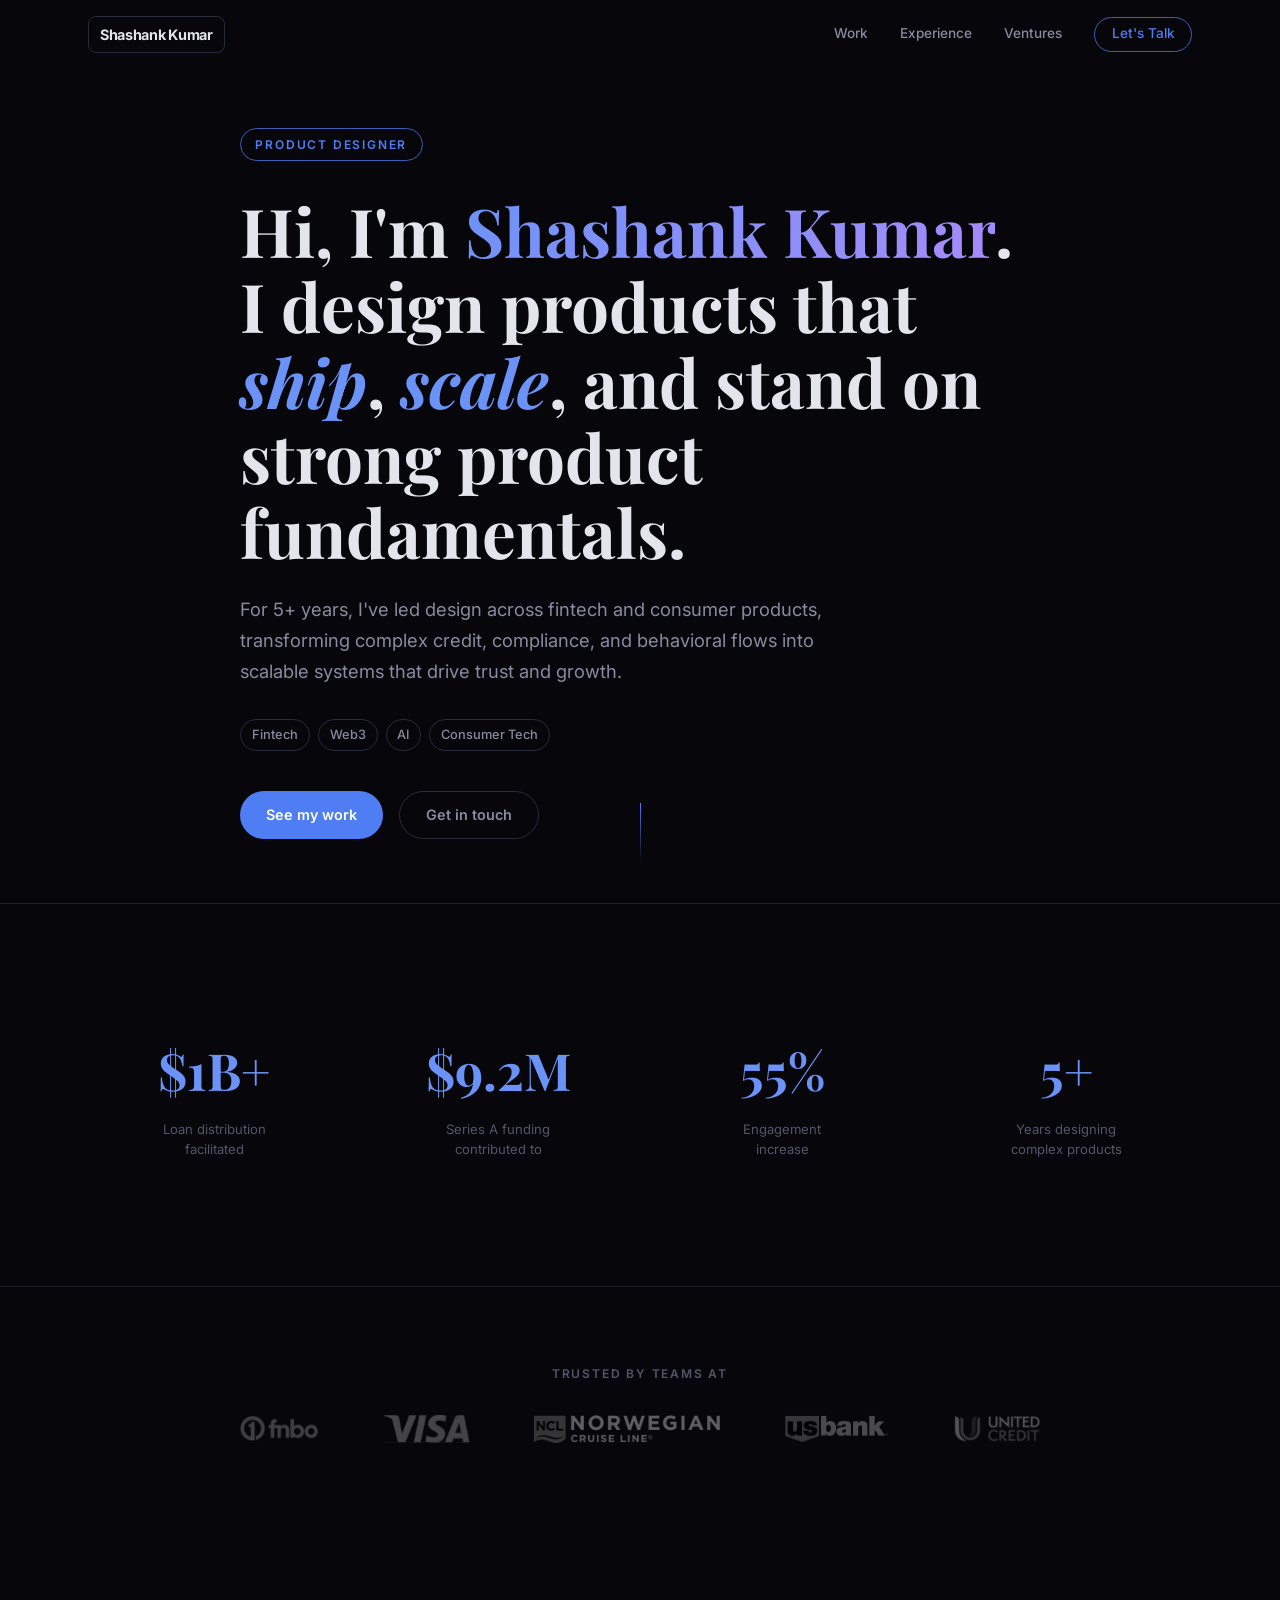
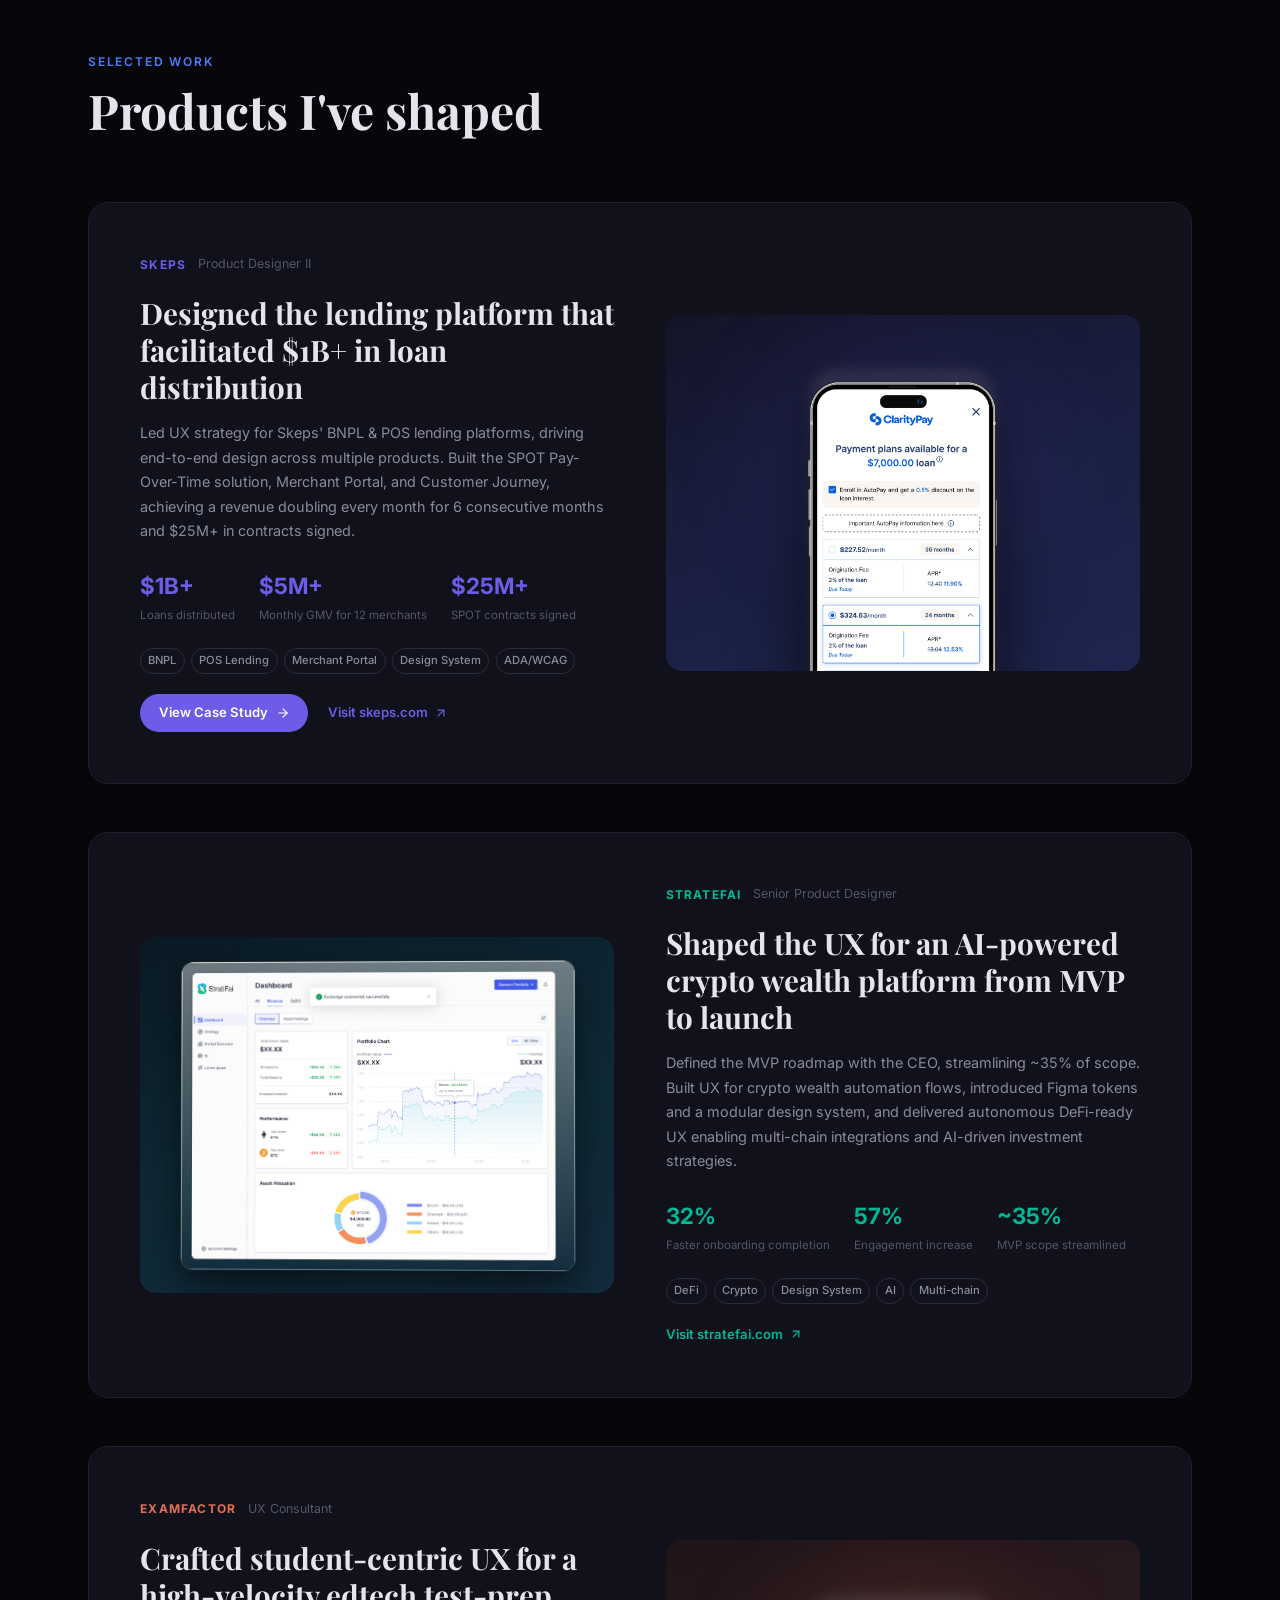
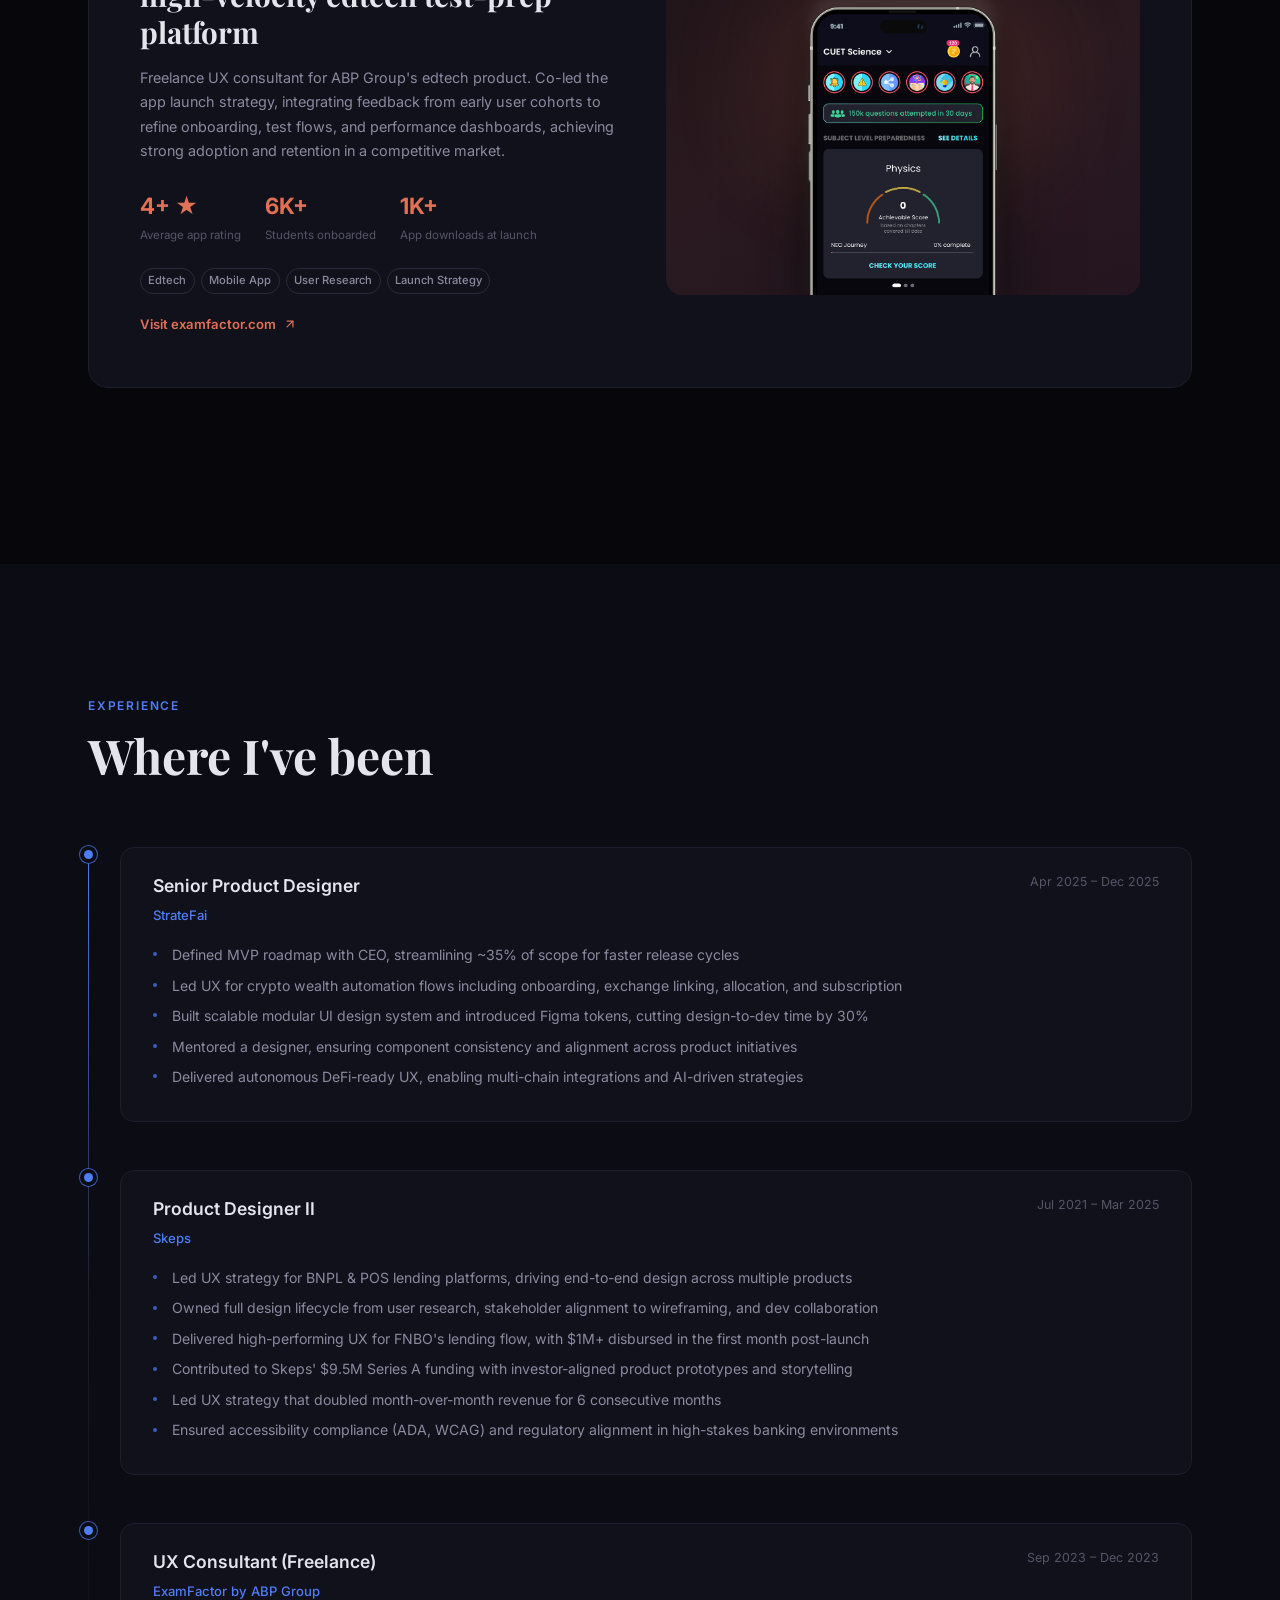
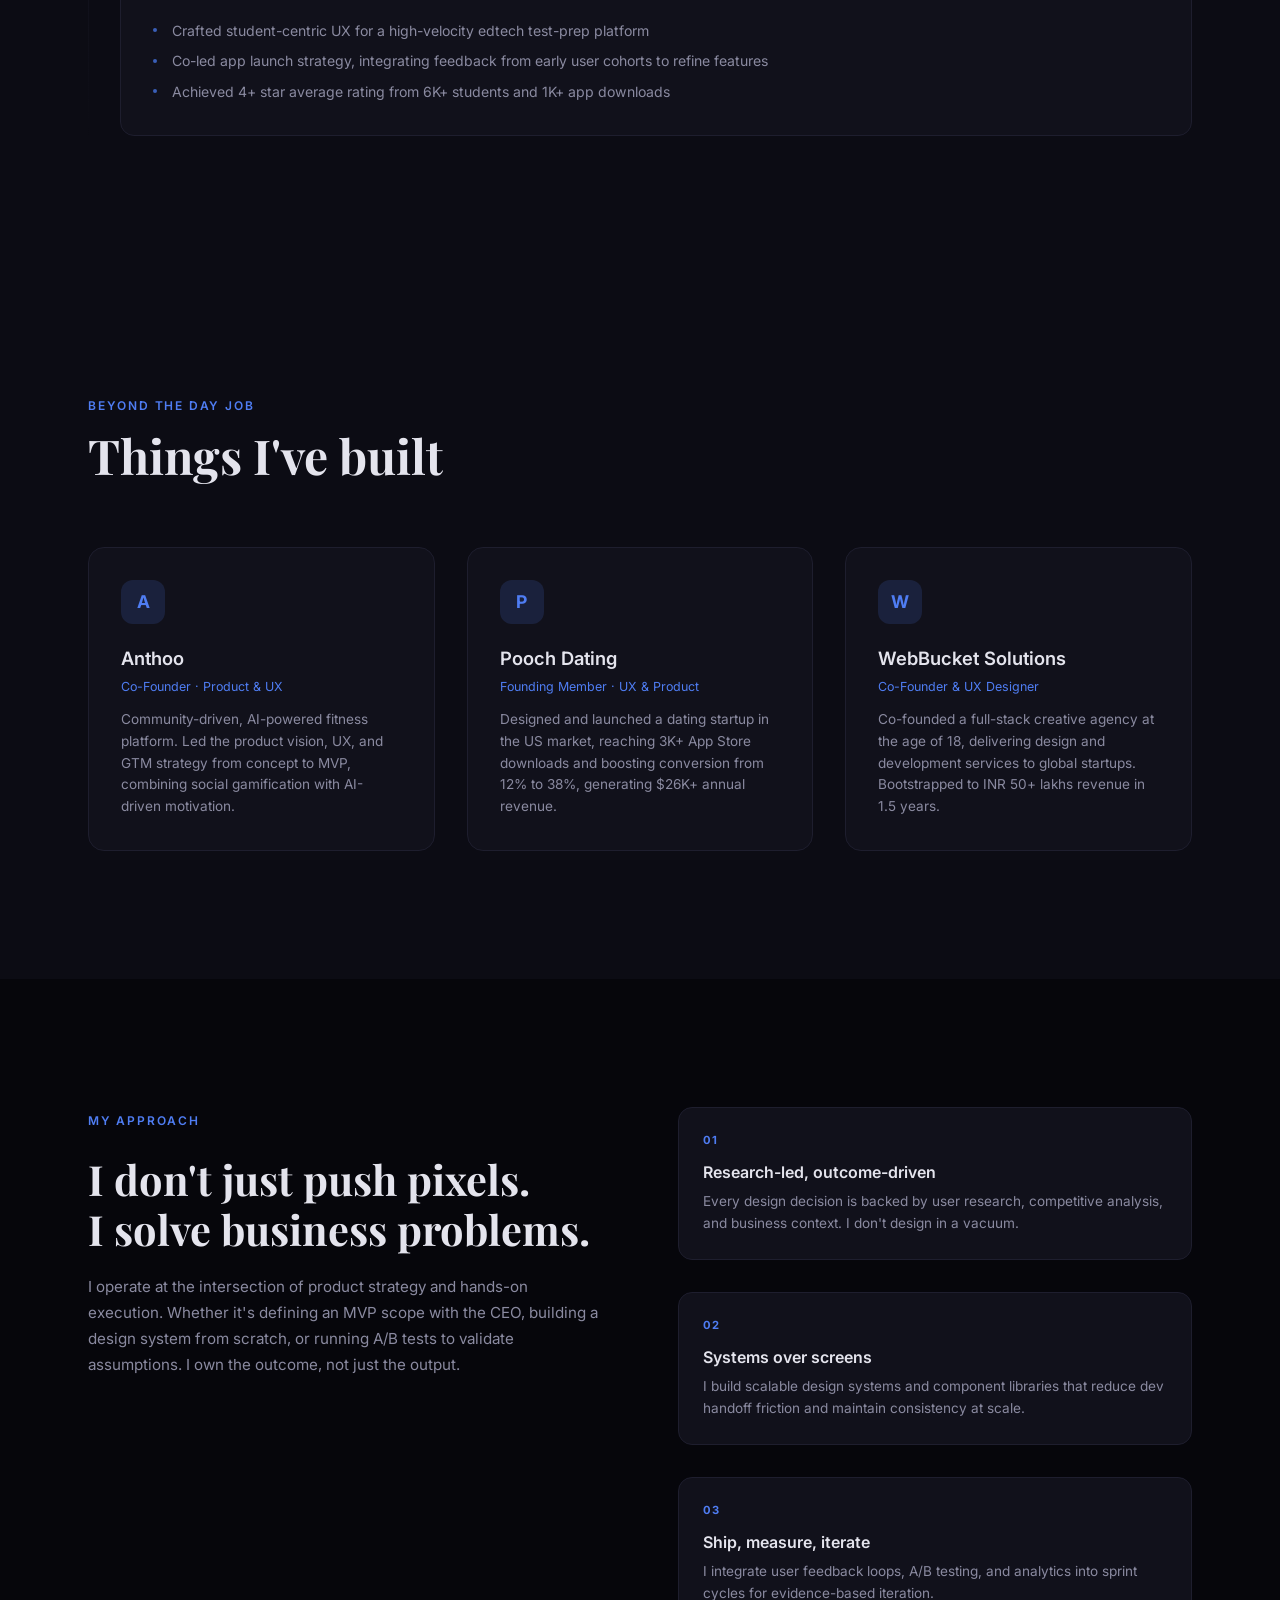
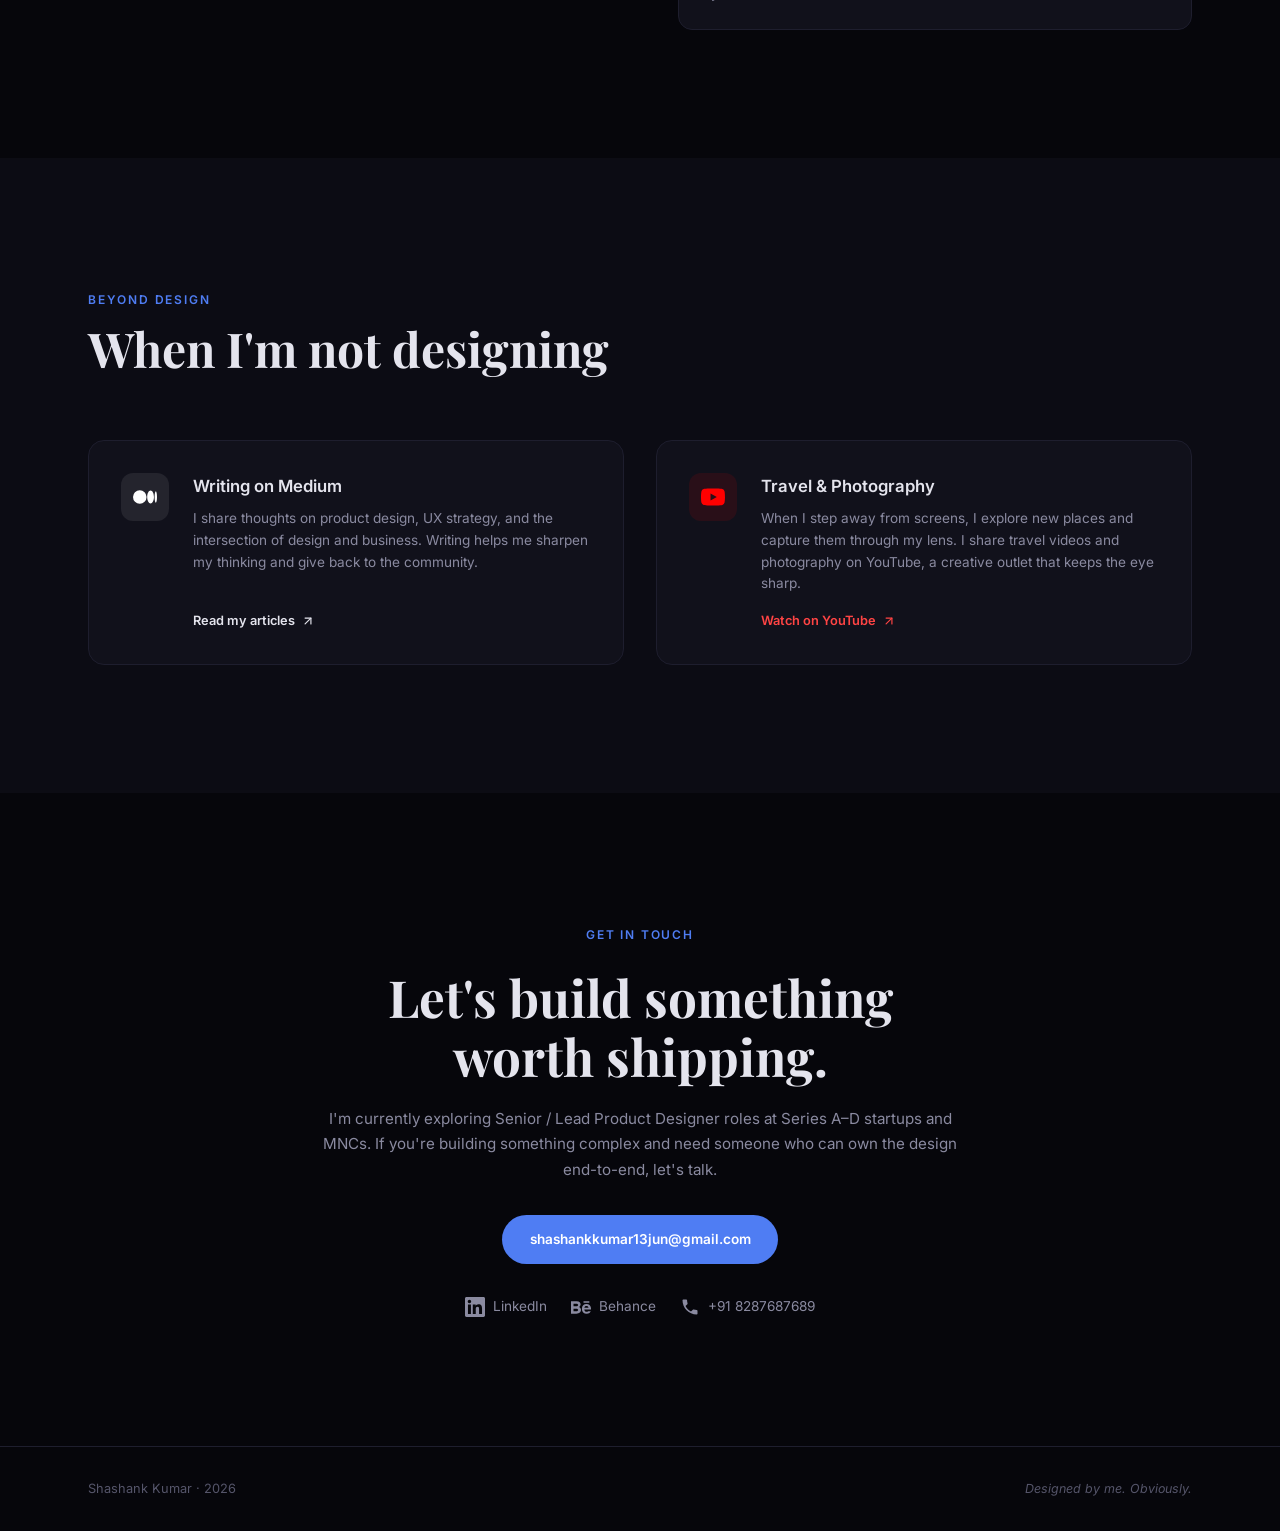
==== commit 6b11a294: "Initial commit: portfolio with Skeps case study Portfolio site for Shashank Kumar (Product Designer)" ====
--- a/index.html
+++ b/index.html
@@ -158,7 +158,10 @@
             <span class="tag tag--sm">Design System</span>
             <span class="tag tag--sm">ADA/WCAG</span>
           </div>
-          <a href="https://www.skeps.com" target="_blank" rel="noopener" class="case-card__link">Visit skeps.com <svg width="14" height="14" viewBox="0 0 24 24" fill="none" stroke="currentColor" stroke-width="2" stroke-linecap="round" stroke-linejoin="round"><path d="M7 17L17 7"/><path d="M7 7h10v10"/></svg></a>
+          <div class="case-card__actions">
+            <a href="skeps-case-study.html" class="case-card__cta-btn">View Case Study <svg width="14" height="14" viewBox="0 0 24 24" fill="none" stroke="currentColor" stroke-width="2" stroke-linecap="round" stroke-linejoin="round"><path d="M5 12h14"/><path d="M12 5l7 7-7 7"/></svg></a>
+            <a href="https://www.skeps.com" target="_blank" rel="noopener" class="case-card__link">Visit skeps.com <svg width="14" height="14" viewBox="0 0 24 24" fill="none" stroke="currentColor" stroke-width="2" stroke-linecap="round" stroke-linejoin="round"><path d="M7 17L17 7"/><path d="M7 7h10v10"/></svg></a>
+          </div>
         </div>
         <div class="case-card__visual case-card__visual--skeps">
           <div class="case-card__visual-inner case-card__visual-inner--mobile">
@@ -202,7 +205,7 @@
             <span class="tag tag--sm">AI</span>
             <span class="tag tag--sm">Multi-chain</span>
           </div>
-          <a href="https://www.stratefai.com" target="_blank" rel="noopener" class="case-card__link">Visit stratefai.com <svg width="14" height="14" viewBox="0 0 24 24" fill="none" stroke="currentColor" stroke-width="2" stroke-linecap="round" stroke-linejoin="round"><path d="M7 17L17 7"/><path d="M7 7h10v10"/></svg></a>
+          <a href="https://www.stratefai.com" target="_blank" rel="noopener" class="case-card__link" style="margin-top:1.25rem">Visit stratefai.com <svg width="14" height="14" viewBox="0 0 24 24" fill="none" stroke="currentColor" stroke-width="2" stroke-linecap="round" stroke-linejoin="round"><path d="M7 17L17 7"/><path d="M7 7h10v10"/></svg></a>
         </div>
       </article>
 
@@ -235,7 +238,7 @@
             <span class="tag tag--sm">User Research</span>
             <span class="tag tag--sm">Launch Strategy</span>
           </div>
-          <a href="https://www.examfactor.com" target="_blank" rel="noopener" class="case-card__link">Visit examfactor.com <svg width="14" height="14" viewBox="0 0 24 24" fill="none" stroke="currentColor" stroke-width="2" stroke-linecap="round" stroke-linejoin="round"><path d="M7 17L17 7"/><path d="M7 7h10v10"/></svg></a>
+          <a href="https://www.examfactor.com" target="_blank" rel="noopener" class="case-card__link" style="margin-top:1.25rem">Visit examfactor.com <svg width="14" height="14" viewBox="0 0 24 24" fill="none" stroke="currentColor" stroke-width="2" stroke-linecap="round" stroke-linejoin="round"><path d="M7 17L17 7"/><path d="M7 7h10v10"/></svg></a>
         </div>
         <div class="case-card__visual case-card__visual--examfactor">
           <div class="case-card__visual-inner case-card__visual-inner--mobile">
--- a/style.css
+++ b/style.css
@@ -563,11 +563,38 @@
   gap: 0.4rem;
 }
 
+.case-card__actions {
+  display: flex;
+  flex-wrap: wrap;
+  align-items: center;
+  gap: 1.25rem;
+  margin-top: 1.25rem;
+}
+
+.case-card__cta-btn {
+  display: inline-flex;
+  align-items: center;
+  gap: 0.5rem;
+  padding: 0.65em 1.4em;
+  font-size: 0.82rem;
+  font-weight: 600;
+  color: #fff;
+  background: var(--skeps-accent);
+  border-radius: 100px;
+  transition: all 0.3s var(--ease-out);
+}
+
+.case-card__cta-btn:hover {
+  background: #8b7cf0;
+  transform: translateY(-1px);
+  box-shadow: 0 4px 20px rgba(108, 92, 231, 0.35);
+  gap: 0.7rem;
+}
+
 .case-card__link {
   display: inline-flex;
   align-items: center;
   gap: 0.4rem;
-  margin-top: 1.25rem;
   font-size: 0.82rem;
   font-weight: 600;
   color: var(--accent);
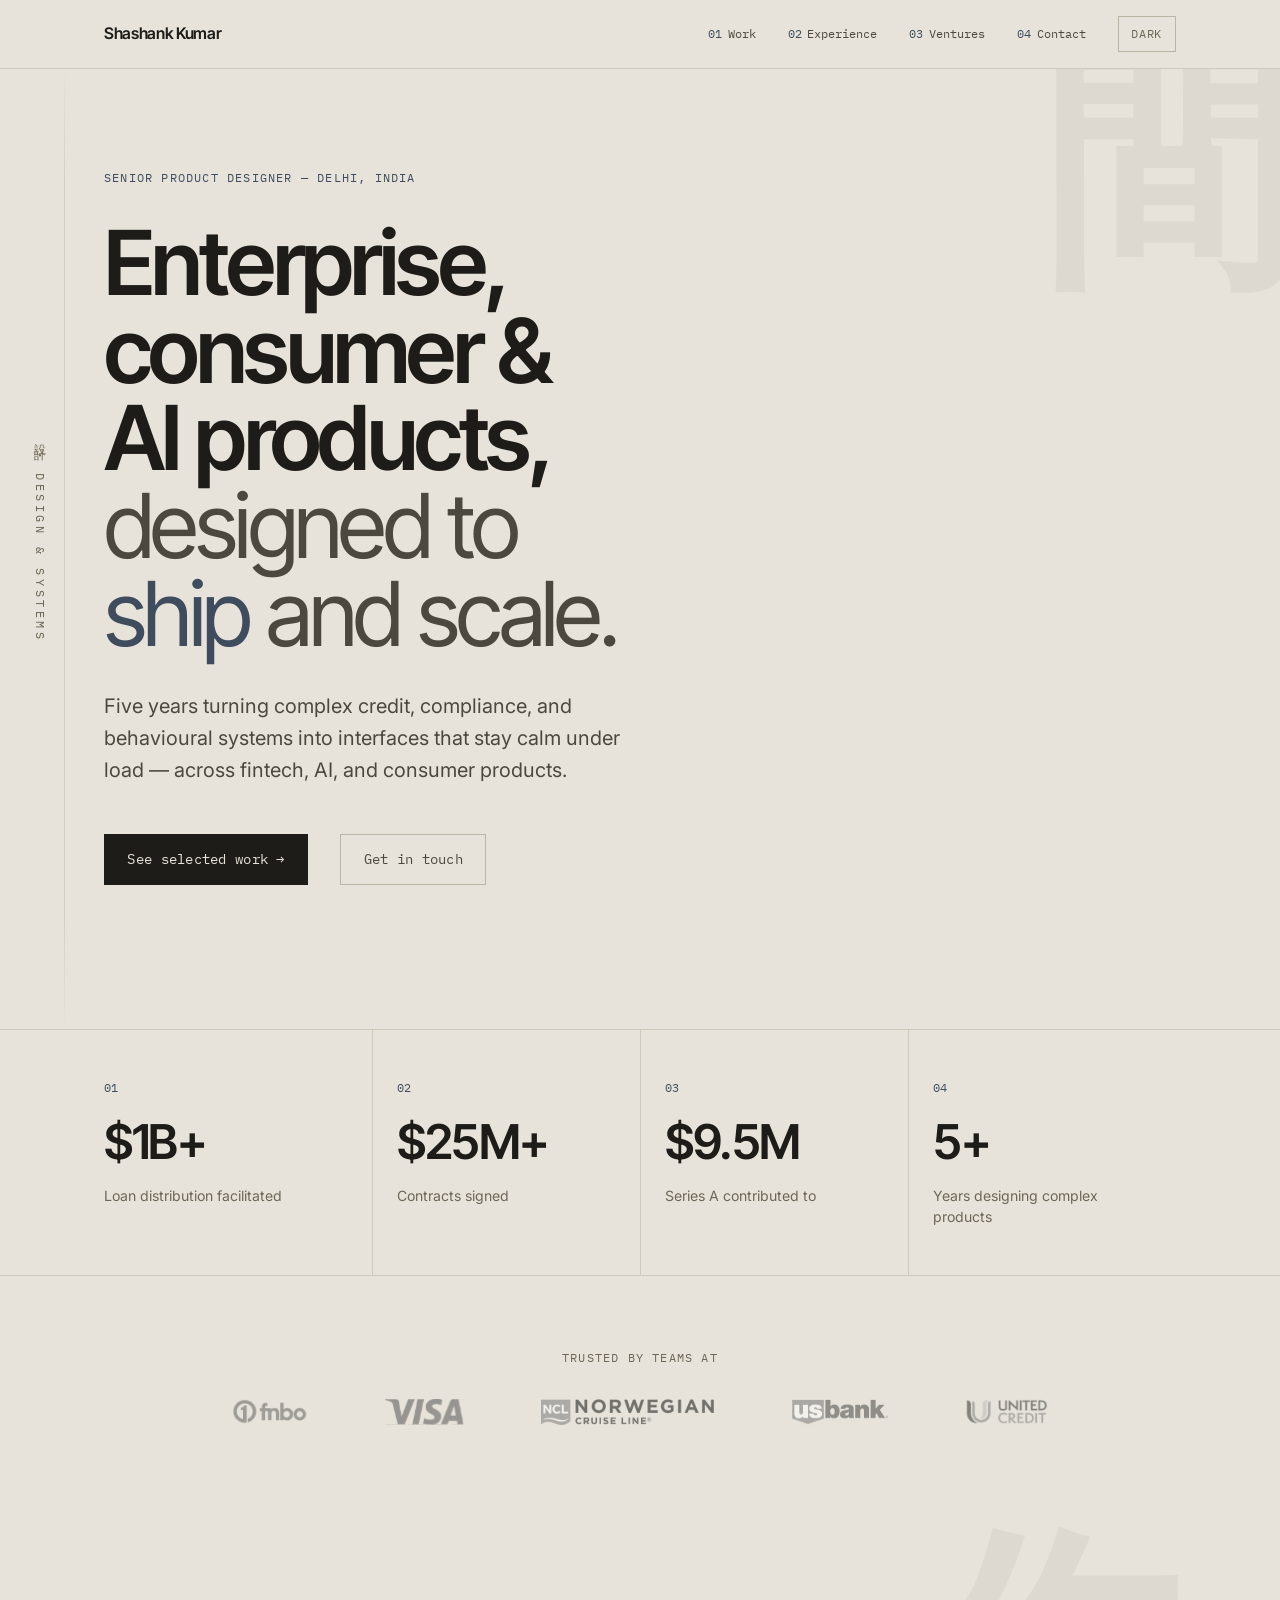
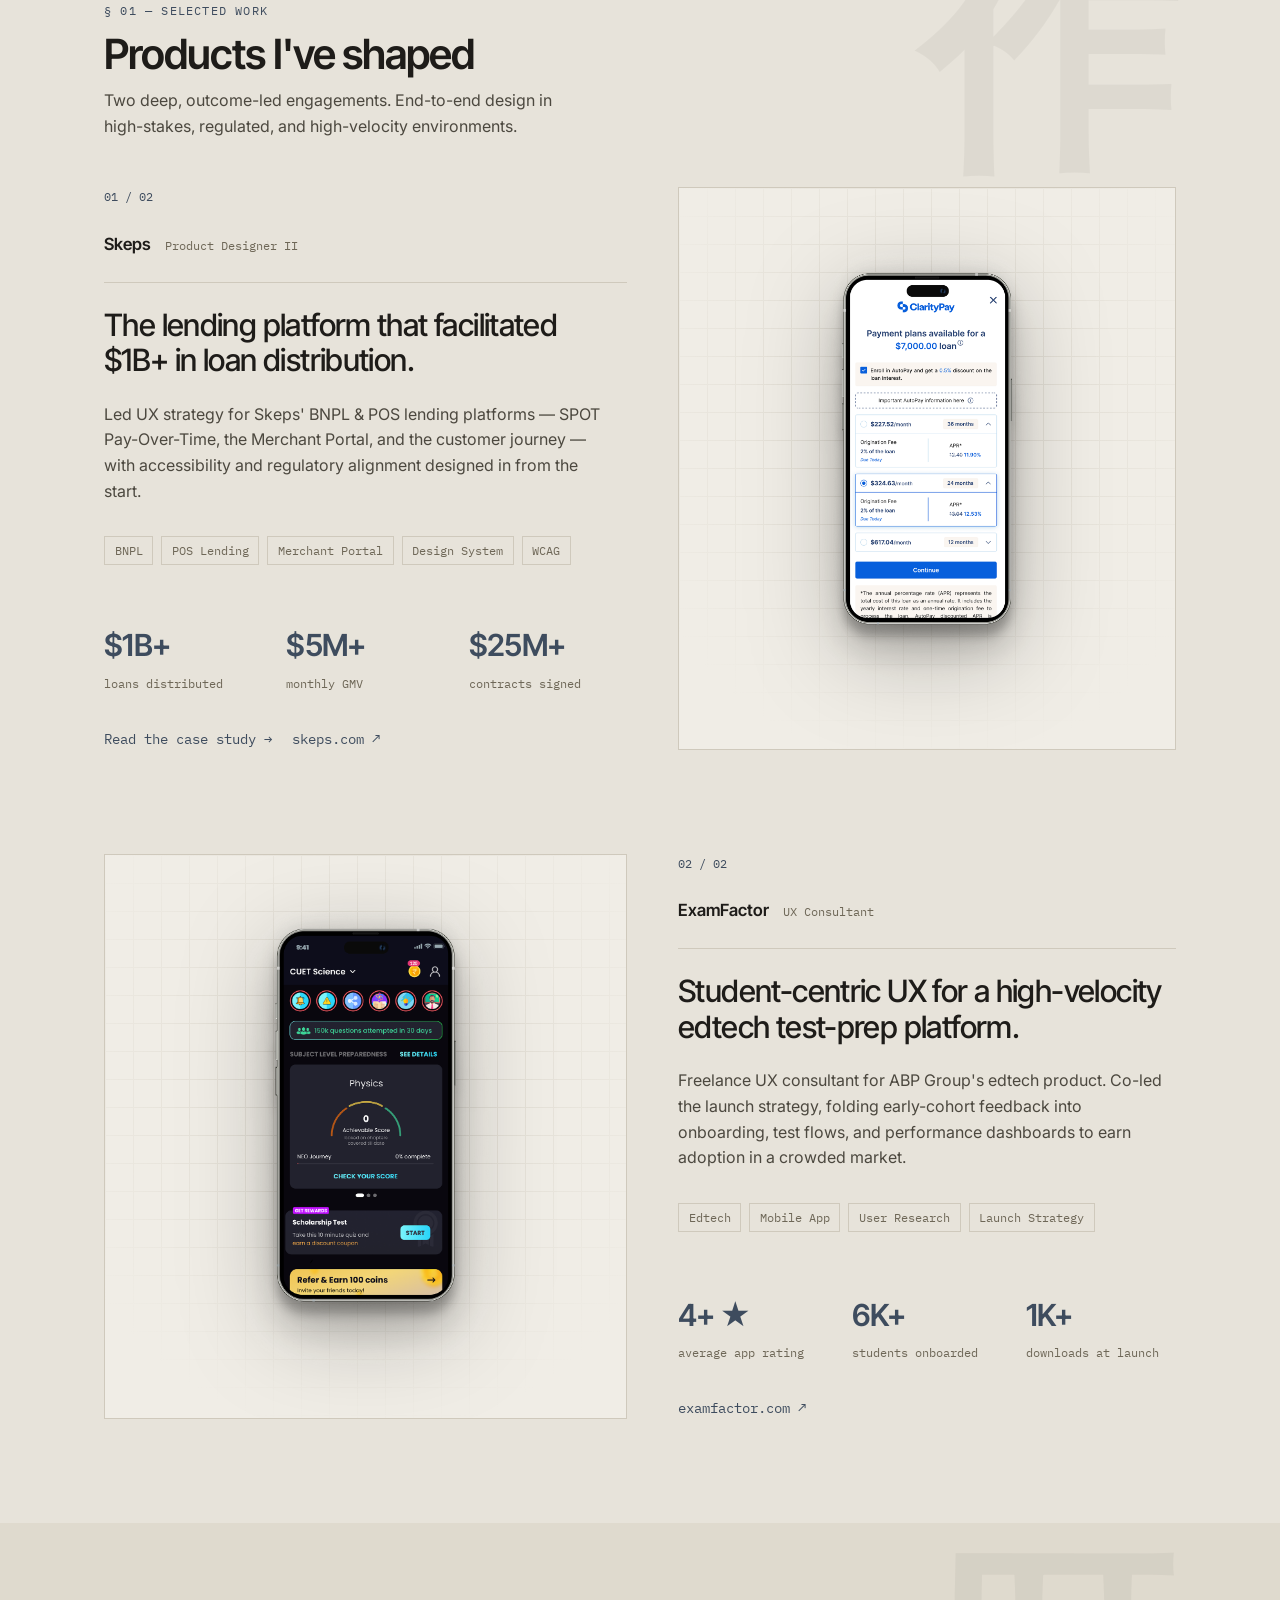
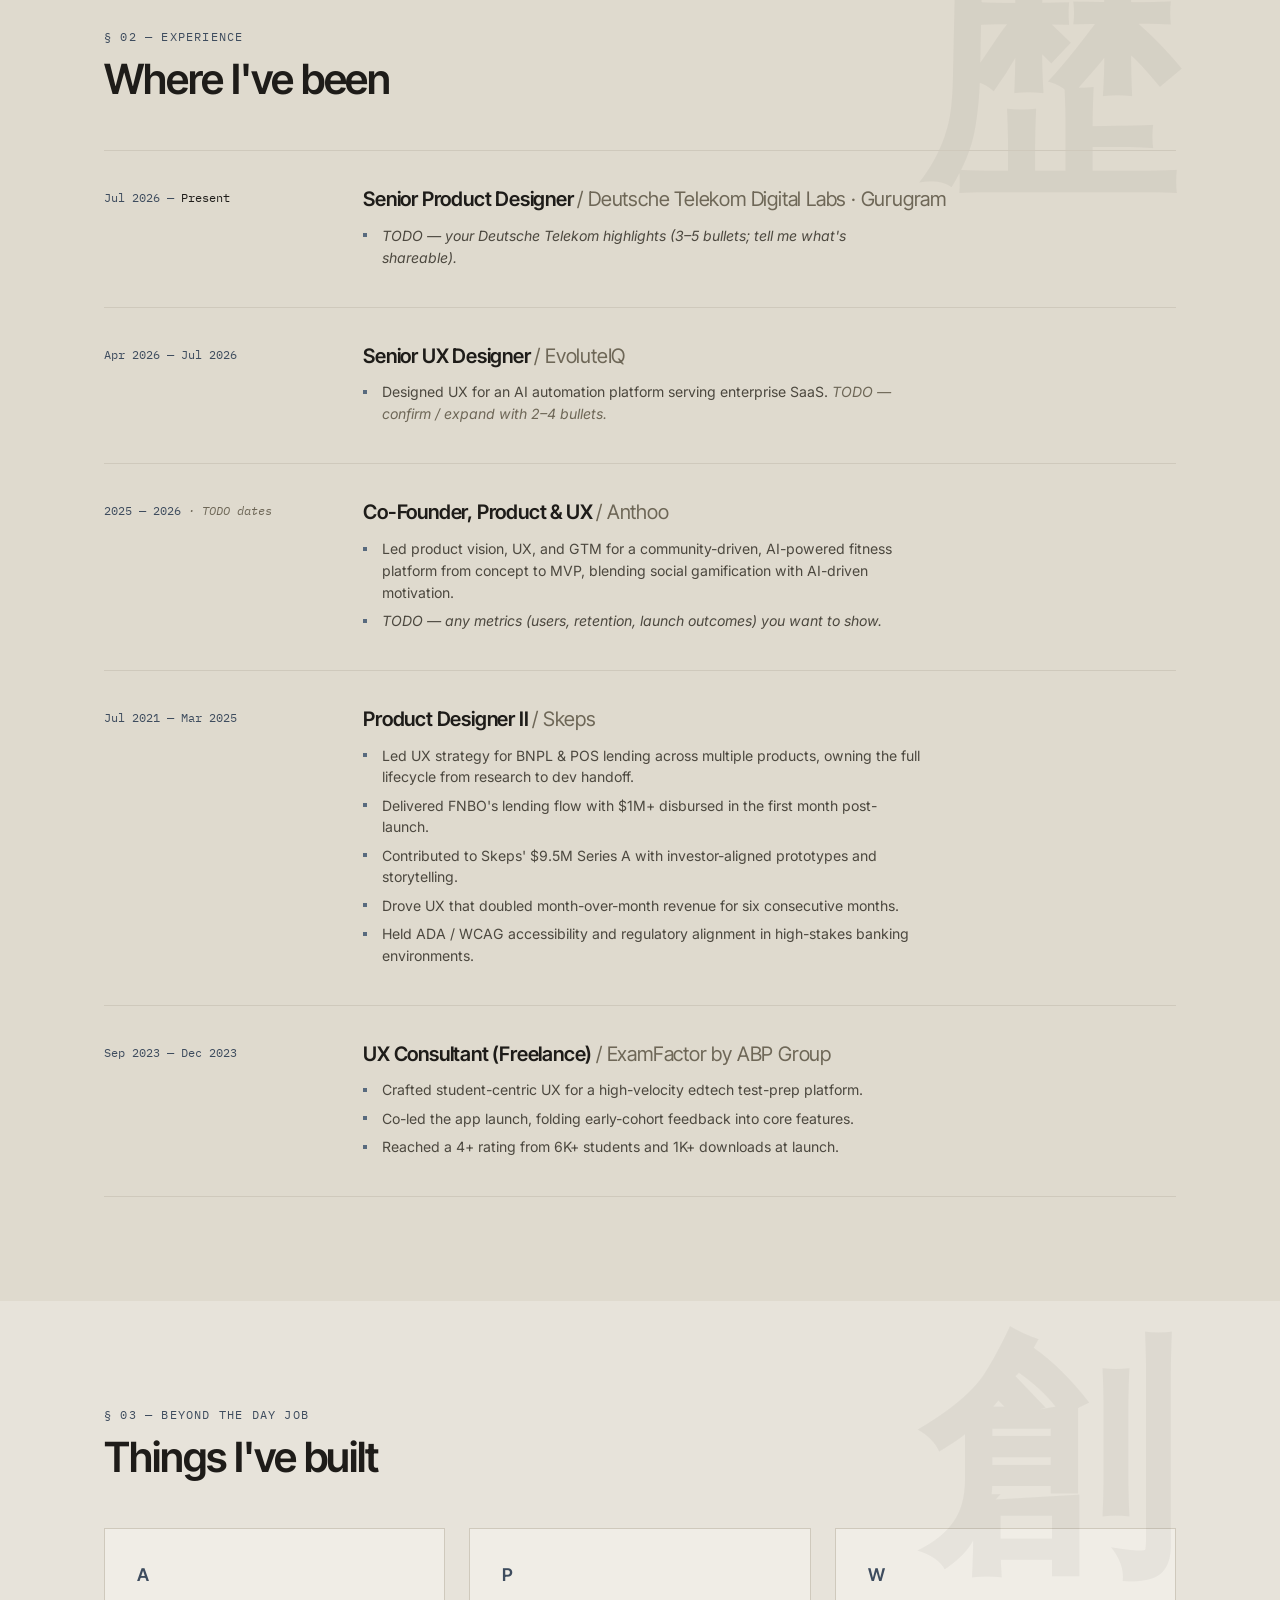
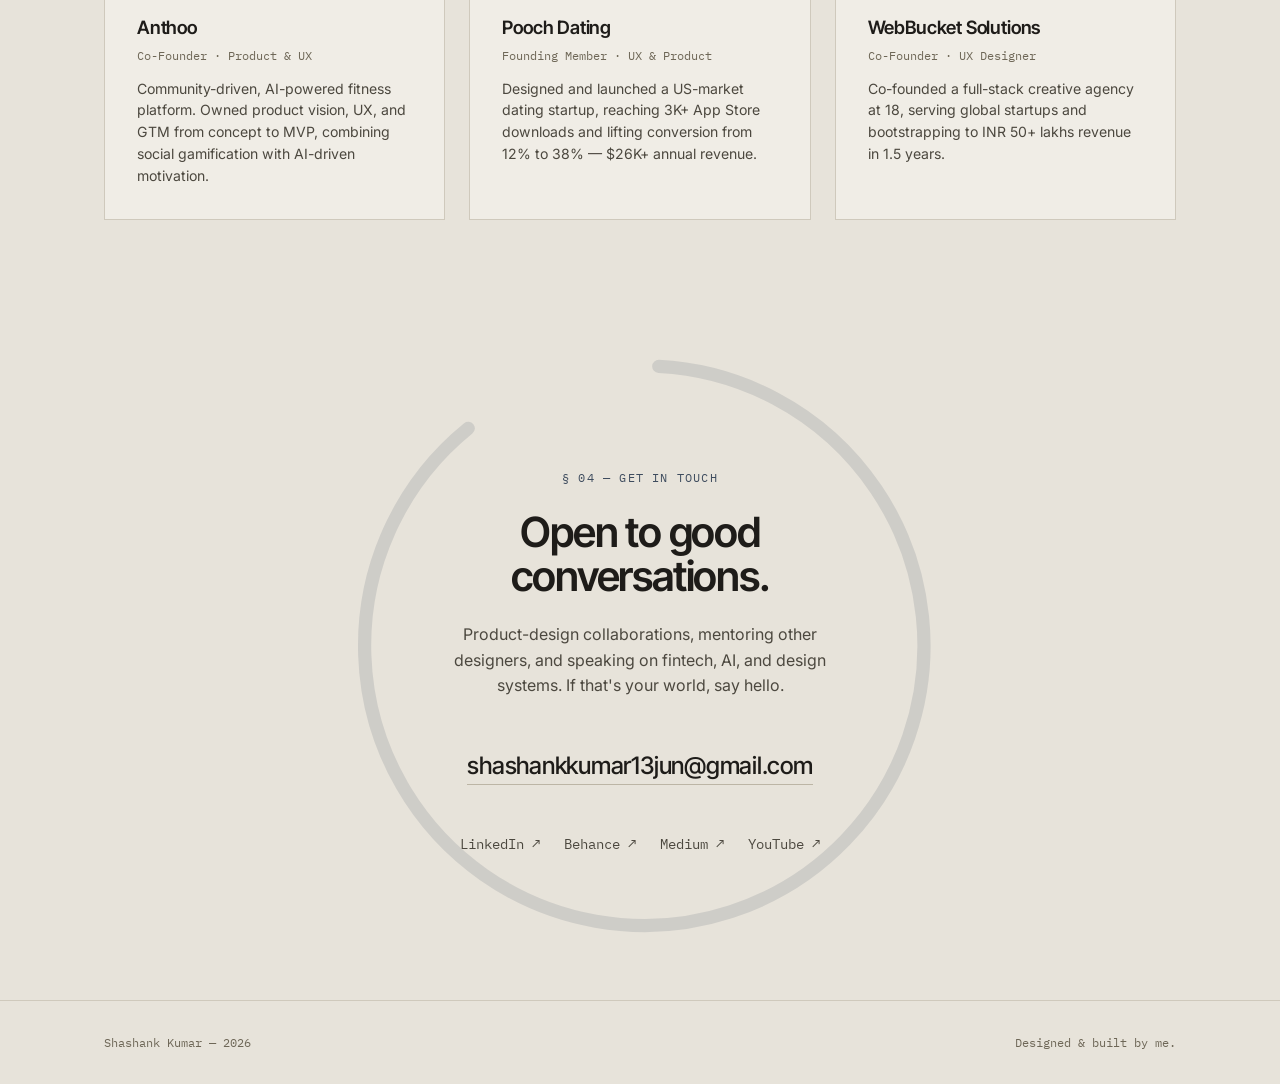
==== commit e61ec53b: "Rebuild landing page in Sumi direction; add design-direction previews Phase 1: three Japanese-minima" ====
--- a/index.html
+++ b/index.html
@@ -3,456 +3,333 @@
 <head>
   <meta charset="UTF-8">
   <meta name="viewport" content="width=device-width, initial-scale=1.0">
-  <title>Shashank Kumar - Product Designer</title>
-  <meta name="description" content="Product Designer with 5+ years designing for fintech, AI, and consumer tech. Led UX for products facilitating $1B+ in transactions.">
+
+  <!-- TODO (SEO): confirm title/description/OG. Three options drafted for you in chat. -->
+  <title>Shashank Kumar — Senior Product Designer</title>
+  <meta name="description" content="Senior Product Designer with 5+ years across fintech, AI, and consumer products. I turn complex credit, compliance, and behavioural systems into calm, scalable interfaces.">
   <meta name="author" content="Shashank Kumar">
 
-  <meta property="og:title" content="Shashank Kumar - Product Designer">
-  <meta property="og:description" content="I design products that ship, scale, and stand on strong product fundamentals.">
+  <meta property="og:title" content="Shashank Kumar — Senior Product Designer">
+  <meta property="og:description" content="Enterprise, consumer & AI product design. 5+ years turning complex systems into interfaces that ship and scale.">
   <meta property="og:type" content="website">
+  <meta name="theme-color" content="#E7E3DA" media="(prefers-color-scheme: light)">
+  <meta name="theme-color" content="#181714" media="(prefers-color-scheme: dark)">
 
   <link rel="preconnect" href="https://fonts.googleapis.com">
   <link rel="preconnect" href="https://fonts.gstatic.com" crossorigin>
-  <link href="https://fonts.googleapis.com/css2?family=Inter:wght@300;400;500;600;700&family=Playfair+Display:ital,wght@0,700;1,700&display=swap" rel="stylesheet">
-
-  <link rel="stylesheet" href="style.css">
+  <!-- TODO (perf): self-host these woff2 with font-display:swap before deploy -->
+  <link href="https://fonts.googleapis.com/css2?family=Inter+Tight:wght@400;500;600;700&family=Inter:wght@400;500&family=IBM+Plex+Mono:wght@400;500&display=swap" rel="stylesheet">
+
+  <link rel="stylesheet" href="v2.css">
 </head>
 <body>
-
-  <!-- Nav -->
-  <nav class="nav" id="nav">
-    <div class="nav__inner">
-      <a href="#" class="nav__logo">Shashank Kumar</a>
-      <div class="nav__links">
-        <a href="#work" class="nav__link">Work</a>
-        <a href="#experience" class="nav__link">Experience</a>
-        <a href="#ventures" class="nav__link">Ventures</a>
-        <a href="#contact" class="nav__link nav__link--cta">Let's Talk</a>
-      </div>
-      <button class="nav__toggle" aria-label="Toggle menu">
-        <span></span>
-        <span></span>
+  <a href="#work" class="sr-only">Skip to content</a>
+
+  <!-- ============ NAV ============ -->
+  <header class="nav" id="nav">
+    <div class="wrap nav__in">
+      <a href="#top" class="nav__brand">Shashank Kumar</a>
+      <nav class="nav__links" aria-label="Primary">
+        <a href="#work" class="nav__link"><span class="idx">01</span>Work</a>
+        <a href="#experience" class="nav__link"><span class="idx">02</span>Experience</a>
+        <a href="#ventures" class="nav__link"><span class="idx">03</span>Ventures</a>
+        <a href="#contact" class="nav__link"><span class="idx">04</span>Contact</a>
+        <button class="toggle" id="themeToggle" aria-label="Switch to dark theme">Dark</button>
+      </nav>
+      <button class="nav__burger" id="burger" aria-label="Open menu" aria-expanded="false" aria-controls="mobileMenu">
+        <span></span><span></span>
       </button>
     </div>
-  </nav>
-
-  <!-- Mobile Menu -->
+  </header>
+
   <div class="mobile-menu" id="mobileMenu">
-    <a href="#work" class="mobile-menu__link">Work</a>
-    <a href="#experience" class="mobile-menu__link">Experience</a>
-    <a href="#ventures" class="mobile-menu__link">Ventures</a>
-    <a href="#contact" class="mobile-menu__link">Let's Talk</a>
+    <a href="#work"><span class="idx">01</span>Work</a>
+    <a href="#experience"><span class="idx">02</span>Experience</a>
+    <a href="#ventures"><span class="idx">03</span>Ventures</a>
+    <a href="#contact"><span class="idx">04</span>Contact</a>
+    <button class="toggle" id="themeToggleM" aria-label="Switch theme" style="margin-top:1rem">Dark</button>
   </div>
 
-  <!-- Hero -->
-  <section class="hero">
-    <div class="container">
-      <div class="hero__content">
-        <div class="hero__badge fade-in">Product Designer</div>
-        <h1 class="hero__title fade-in" style="--delay: 0.15s">
-          Hi, I'm <span class="hero__name-hl">Shashank Kumar</span>.<br>I design products that <span class="hero__em">ship</span>, <span class="hero__em">scale</span>, and stand on strong product fundamentals.
-        </h1>
-        <p class="hero__sub fade-in" style="--delay: 0.25s">
-          For 5+ years, I've led design across fintech and consumer products, transforming complex credit, compliance, and behavioral flows into scalable systems that drive trust and growth.
-        </p>
-        <div class="hero__tags fade-in" style="--delay: 0.3s">
-          <span class="tag">Fintech</span>
-          <span class="tag">Web3</span>
-          <span class="tag">AI</span>
-          <span class="tag">Consumer Tech</span>
-        </div>
-        <div class="hero__cta fade-in" style="--delay: 0.4s">
-          <a href="#work" class="btn btn--primary">See my work</a>
-          <a href="#contact" class="btn btn--ghost">Get in touch</a>
-        </div>
-      </div>
-    </div>
-    <div class="hero__scroll-hint fade-in" style="--delay: 0.6s">
-      <div class="hero__scroll-line"></div>
-    </div>
-  </section>
-
-  <!-- Impact Numbers -->
-  <section class="impact">
-    <div class="container">
-      <div class="impact__grid">
-        <div class="impact__item reveal">
-          <div class="impact__number" data-count="1" data-prefix="$" data-suffix="B+">$0</div>
-          <div class="impact__label">Loan distribution<br>facilitated</div>
-        </div>
-        <div class="impact__item reveal">
-          <div class="impact__number" data-count="9.5" data-prefix="$" data-suffix="M">$0</div>
-          <div class="impact__label">Series A funding<br>contributed to</div>
-        </div>
-        <div class="impact__item reveal">
-          <div class="impact__number" data-count="57" data-suffix="%">0</div>
-          <div class="impact__label">Engagement<br>increase</div>
-        </div>
-        <div class="impact__item reveal">
-          <div class="impact__number" data-count="5" data-suffix="+">0</div>
-          <div class="impact__label">Years designing<br>complex products</div>
-        </div>
-      </div>
-    </div>
-  </section>
-
-  <!-- Brands -->
-  <section class="brands">
-    <div class="container">
-      <p class="brands__label reveal">Trusted by teams at</p>
-      <div class="brands__row reveal">
-        <div class="brands__item">
-          <img src="assets/brands/fnbo.svg" alt="FNBO" loading="lazy">
-        </div>
-        <div class="brands__item">
-          <img src="assets/brands/visa.svg" alt="Visa" loading="lazy">
-        </div>
-        <div class="brands__item">
-          <img src="assets/brands/ncl.svg" alt="Norwegian Cruise Line" loading="lazy">
-        </div>
-        <div class="brands__item">
-          <img src="assets/brands/personal.svg" alt="Personal" loading="lazy">
-        </div>
-        <div class="brands__item">
-          <img src="assets/brands/united-credit.svg" alt="United Credit" loading="lazy">
-        </div>
-      </div>
-    </div>
-  </section>
-
-  <!-- Featured Work -->
-  <section class="work" id="work">
-    <div class="container">
-      <div class="section-header reveal">
-        <span class="section-header__label">Selected Work</span>
-        <h2 class="section-header__title">Products I've shaped</h2>
-      </div>
-
-      <!-- Case Study 1: Skeps -->
-      <article class="case-card case-card--skeps reveal">
-        <div class="case-card__content">
-          <div class="case-card__meta">
-            <span class="case-card__company">Skeps</span>
-            <span class="case-card__role">Product Designer II</span>
-          </div>
-          <h3 class="case-card__title">Designed the lending platform that facilitated $1B+ in loan distribution</h3>
-          <p class="case-card__desc">Led UX strategy for Skeps' BNPL & POS lending platforms, driving end-to-end design across multiple products. Built the SPOT Pay-Over-Time solution, Merchant Portal, and Customer Journey, achieving a revenue doubling every month for 6 consecutive months and $25M+ in contracts signed.</p>
-          <div class="case-card__metrics">
-            <div class="case-card__metric">
-              <span class="case-card__metric-value">$1B+</span>
-              <span class="case-card__metric-label">Loans distributed</span>
-            </div>
-            <div class="case-card__metric">
-              <span class="case-card__metric-value">$5M+</span>
-              <span class="case-card__metric-label">Monthly GMV for 12 merchants</span>
-            </div>
-            <div class="case-card__metric">
-              <span class="case-card__metric-value">$25M+</span>
-              <span class="case-card__metric-label">SPOT contracts signed</span>
-            </div>
-          </div>
-          <div class="case-card__tags">
-            <span class="tag tag--sm">BNPL</span>
-            <span class="tag tag--sm">POS Lending</span>
-            <span class="tag tag--sm">Merchant Portal</span>
-            <span class="tag tag--sm">Design System</span>
-            <span class="tag tag--sm">ADA/WCAG</span>
-          </div>
-          <div class="case-card__actions">
-            <a href="skeps-case-study.html" class="case-card__cta-btn">View Case Study <svg width="14" height="14" viewBox="0 0 24 24" fill="none" stroke="currentColor" stroke-width="2" stroke-linecap="round" stroke-linejoin="round"><path d="M5 12h14"/><path d="M12 5l7 7-7 7"/></svg></a>
-            <a href="https://www.skeps.com" target="_blank" rel="noopener" class="case-card__link">Visit skeps.com <svg width="14" height="14" viewBox="0 0 24 24" fill="none" stroke="currentColor" stroke-width="2" stroke-linecap="round" stroke-linejoin="round"><path d="M7 17L17 7"/><path d="M7 7h10v10"/></svg></a>
-          </div>
-        </div>
-        <div class="case-card__visual case-card__visual--skeps">
-          <div class="case-card__visual-inner case-card__visual-inner--mobile">
-            <img src="assets/work/skeps-claritypay.png" alt="Skeps ClarityPay BNPL payment plans" class="case-card__img case-card__img--mobile" loading="lazy">
-          </div>
-        </div>
-      </article>
-
-      <!-- Case Study 2: StrateFai -->
-      <article class="case-card case-card--stratefai reveal">
-        <div class="case-card__visual case-card__visual--stratefai">
-          <div class="case-card__visual-inner case-card__visual-inner--desktop">
-            <img src="assets/work/stratefai-dashboard.png" alt="StrateFai AI-powered crypto wealth dashboard" class="case-card__img case-card__img--desktop" loading="lazy">
-          </div>
-        </div>
-        <div class="case-card__content">
-          <div class="case-card__meta">
-            <span class="case-card__company">StrateFai</span>
-            <span class="case-card__role">Senior Product Designer</span>
-          </div>
-          <h3 class="case-card__title">Shaped the UX for an AI-powered crypto wealth platform from MVP to launch</h3>
-          <p class="case-card__desc">Defined the MVP roadmap with the CEO, streamlining ~35% of scope. Built UX for crypto wealth automation flows, introduced Figma tokens and a modular design system, and delivered autonomous DeFi-ready UX enabling multi-chain integrations and AI-driven investment strategies.</p>
-          <div class="case-card__metrics">
-            <div class="case-card__metric">
-              <span class="case-card__metric-value">32%</span>
-              <span class="case-card__metric-label">Faster onboarding completion</span>
-            </div>
-            <div class="case-card__metric">
-              <span class="case-card__metric-value">57%</span>
-              <span class="case-card__metric-label">Engagement increase</span>
-            </div>
-            <div class="case-card__metric">
-              <span class="case-card__metric-value">~35%</span>
-              <span class="case-card__metric-label">MVP scope streamlined</span>
-            </div>
-          </div>
-          <div class="case-card__tags">
-            <span class="tag tag--sm">DeFi</span>
-            <span class="tag tag--sm">Crypto</span>
-            <span class="tag tag--sm">Design System</span>
-            <span class="tag tag--sm">AI</span>
-            <span class="tag tag--sm">Multi-chain</span>
-          </div>
-          <a href="https://www.stratefai.com" target="_blank" rel="noopener" class="case-card__link" style="margin-top:1.25rem">Visit stratefai.com <svg width="14" height="14" viewBox="0 0 24 24" fill="none" stroke="currentColor" stroke-width="2" stroke-linecap="round" stroke-linejoin="round"><path d="M7 17L17 7"/><path d="M7 7h10v10"/></svg></a>
-        </div>
-      </article>
-
-      <!-- Case Study 3: ExamFactor -->
-      <article class="case-card case-card--examfactor reveal">
-        <div class="case-card__content">
-          <div class="case-card__meta">
-            <span class="case-card__company">ExamFactor</span>
-            <span class="case-card__role">UX Consultant</span>
-          </div>
-          <h3 class="case-card__title">Crafted student-centric UX for a high-velocity edtech test-prep platform</h3>
-          <p class="case-card__desc">Freelance UX consultant for ABP Group's edtech product. Co-led the app launch strategy, integrating feedback from early user cohorts to refine onboarding, test flows, and performance dashboards, achieving strong adoption and retention in a competitive market.</p>
-          <div class="case-card__metrics">
-            <div class="case-card__metric">
-              <span class="case-card__metric-value">4+ &#9733;</span>
-              <span class="case-card__metric-label">Average app rating</span>
-            </div>
-            <div class="case-card__metric">
-              <span class="case-card__metric-value">6K+</span>
-              <span class="case-card__metric-label">Students onboarded</span>
-            </div>
-            <div class="case-card__metric">
-              <span class="case-card__metric-value">1K+</span>
-              <span class="case-card__metric-label">App downloads at launch</span>
-            </div>
-          </div>
-          <div class="case-card__tags">
-            <span class="tag tag--sm">Edtech</span>
-            <span class="tag tag--sm">Mobile App</span>
-            <span class="tag tag--sm">User Research</span>
-            <span class="tag tag--sm">Launch Strategy</span>
-          </div>
-          <a href="https://www.examfactor.com" target="_blank" rel="noopener" class="case-card__link" style="margin-top:1.25rem">Visit examfactor.com <svg width="14" height="14" viewBox="0 0 24 24" fill="none" stroke="currentColor" stroke-width="2" stroke-linecap="round" stroke-linejoin="round"><path d="M7 17L17 7"/><path d="M7 7h10v10"/></svg></a>
-        </div>
-        <div class="case-card__visual case-card__visual--examfactor">
-          <div class="case-card__visual-inner case-card__visual-inner--mobile">
-            <img src="assets/work/examfactor-app.png" alt="ExamFactor CUET Science test prep app" class="case-card__img case-card__img--mobile" loading="lazy">
-          </div>
-        </div>
-      </article>
-    </div>
-  </section>
-
-  <!-- Experience -->
-  <section class="experience" id="experience">
-    <div class="container">
-      <div class="section-header reveal">
-        <span class="section-header__label">Experience</span>
-        <h2 class="section-header__title">Where I've been</h2>
-      </div>
-
-      <div class="timeline">
-        <div class="timeline__item reveal">
-          <div class="timeline__marker"></div>
-          <div class="timeline__content">
-            <div class="timeline__header">
-              <div>
-                <h3 class="timeline__role">Senior Product Designer</h3>
-                <span class="timeline__company">StrateFai</span>
-              </div>
-              <span class="timeline__date">Apr 2025 &ndash; Dec 2025</span>
-            </div>
-            <ul class="timeline__list">
-              <li>Defined MVP roadmap with CEO, streamlining ~35% of scope for faster release cycles</li>
-              <li>Led UX for crypto wealth automation flows including onboarding, exchange linking, allocation, and subscription</li>
-              <li>Built scalable modular UI design system and introduced Figma tokens, cutting design-to-dev time by 30%</li>
-              <li>Mentored a designer, ensuring component consistency and alignment across product initiatives</li>
-              <li>Delivered autonomous DeFi-ready UX, enabling multi-chain integrations and AI-driven strategies</li>
-            </ul>
-          </div>
-        </div>
-
-        <div class="timeline__item reveal">
-          <div class="timeline__marker"></div>
-          <div class="timeline__content">
-            <div class="timeline__header">
-              <div>
-                <h3 class="timeline__role">Product Designer II</h3>
-                <span class="timeline__company">Skeps</span>
-              </div>
-              <span class="timeline__date">Jul 2021 &ndash; Mar 2025</span>
-            </div>
-            <ul class="timeline__list">
-              <li>Led UX strategy for BNPL & POS lending platforms, driving end-to-end design across multiple products</li>
-              <li>Owned full design lifecycle from user research, stakeholder alignment to wireframing, and dev collaboration</li>
-              <li>Delivered high-performing UX for FNBO's lending flow, with $1M+ disbursed in the first month post-launch</li>
-              <li>Contributed to Skeps' $9.5M Series A funding with investor-aligned product prototypes and storytelling</li>
-              <li>Led UX strategy that doubled month-over-month revenue for 6 consecutive months</li>
-              <li>Ensured accessibility compliance (ADA, WCAG) and regulatory alignment in high-stakes banking environments</li>
-            </ul>
-          </div>
-        </div>
-
-        <div class="timeline__item reveal">
-          <div class="timeline__marker"></div>
-          <div class="timeline__content">
-            <div class="timeline__header">
-              <div>
-                <h3 class="timeline__role">UX Consultant (Freelance)</h3>
-                <span class="timeline__company">ExamFactor by ABP Group</span>
-              </div>
-              <span class="timeline__date">Sep 2023 &ndash; Dec 2023</span>
-            </div>
-            <ul class="timeline__list">
-              <li>Crafted student-centric UX for a high-velocity edtech test-prep platform</li>
-              <li>Co-led app launch strategy, integrating feedback from early user cohorts to refine features</li>
-              <li>Achieved 4+ star average rating from 6K+ students and 1K+ app downloads</li>
-            </ul>
-          </div>
-        </div>
-      </div>
-    </div>
-  </section>
-
-  <!-- Ventures -->
-  <section class="ventures" id="ventures">
-    <div class="container">
-      <div class="section-header reveal">
-        <span class="section-header__label">Beyond the Day Job</span>
-        <h2 class="section-header__title">Things I've built</h2>
-      </div>
-
-      <div class="ventures__grid">
-        <div class="venture-card reveal">
-          <div class="venture-card__icon">A</div>
-          <h3 class="venture-card__title">Anthoo</h3>
-          <span class="venture-card__role">Co-Founder &middot; Product & UX</span>
-          <p class="venture-card__desc">Community-driven, AI-powered fitness platform. Led the product vision, UX, and GTM strategy from concept to MVP, combining social gamification with AI-driven motivation.</p>
-        </div>
-        <div class="venture-card reveal">
-          <div class="venture-card__icon">P</div>
-          <h3 class="venture-card__title">Pooch Dating</h3>
-          <span class="venture-card__role">Founding Member &middot; UX & Product</span>
-          <p class="venture-card__desc">Designed and launched a dating startup in the US market, reaching 3K+ App Store downloads and boosting conversion from 12% to 38%, generating $26K+ annual revenue.</p>
-        </div>
-        <div class="venture-card reveal">
-          <div class="venture-card__icon">W</div>
-          <h3 class="venture-card__title">WebBucket Solutions</h3>
-          <span class="venture-card__role">Co-Founder & UX Designer</span>
-          <p class="venture-card__desc">Co-founded a full-stack creative agency at the age of 18, delivering design and development services to global startups. Bootstrapped to INR 50+ lakhs revenue in 1.5 years.</p>
-        </div>
-      </div>
-    </div>
-  </section>
-
-  <!-- Approach -->
-  <section class="approach">
-    <div class="container">
-      <div class="approach__grid">
-        <div class="approach__text reveal">
-          <span class="section-header__label">My Approach</span>
-          <h2 class="approach__title">I don't just push pixels.<br>I solve business problems.</h2>
-          <p class="approach__desc">I operate at the intersection of product strategy and hands-on execution. Whether it's defining an MVP scope with the CEO, building a design system from scratch, or running A/B tests to validate assumptions. I own the outcome, not just the output.</p>
-        </div>
-        <div class="approach__principles reveal">
-          <div class="principle">
-            <div class="principle__num">01</div>
-            <h4 class="principle__title">Research-led, outcome-driven</h4>
-            <p class="principle__desc">Every design decision is backed by user research, competitive analysis, and business context. I don't design in a vacuum.</p>
-          </div>
-          <div class="principle">
-            <div class="principle__num">02</div>
-            <h4 class="principle__title">Systems over screens</h4>
-            <p class="principle__desc">I build scalable design systems and component libraries that reduce dev handoff friction and maintain consistency at scale.</p>
-          </div>
-          <div class="principle">
-            <div class="principle__num">03</div>
-            <h4 class="principle__title">Ship, measure, iterate</h4>
-            <p class="principle__desc">I integrate user feedback loops, A/B testing, and analytics into sprint cycles for evidence-based iteration.</p>
-          </div>
-        </div>
-      </div>
-    </div>
-  </section>
-
-  <!-- Beyond Design -->
-  <section class="hobbies" id="hobbies">
-    <div class="container">
-      <div class="section-header reveal">
-        <span class="section-header__label">Beyond Design</span>
-        <h2 class="section-header__title">When I'm not designing</h2>
-      </div>
-
-      <div class="hobbies__grid">
-        <a href="https://theshashankkumar.medium.com/" target="_blank" rel="noopener" class="hobby-card hobby-card--medium reveal">
-          <div class="hobby-card__icon">
-            <svg width="24" height="24" viewBox="0 0 24 24" fill="currentColor"><path d="M13.54 12a6.8 6.8 0 01-6.77 6.82A6.8 6.8 0 010 12a6.8 6.8 0 016.77-6.82A6.8 6.8 0 0113.54 12zM20.96 12c0 3.54-1.51 6.42-3.38 6.42-1.87 0-3.39-2.88-3.39-6.42s1.52-6.42 3.39-6.42 3.38 2.88 3.38 6.42M24 12c0 3.17-.53 5.75-1.19 5.75-.66 0-1.19-2.58-1.19-5.75s.53-5.75 1.19-5.75C23.47 6.25 24 8.83 24 12z"/></svg>
-          </div>
-          <div class="hobby-card__content">
-            <h3 class="hobby-card__title">Writing on Medium</h3>
-            <p class="hobby-card__desc">I share thoughts on product design, UX strategy, and the intersection of design and business. Writing helps me sharpen my thinking and give back to the community.</p>
-            <span class="hobby-card__cta">Read my articles <svg width="14" height="14" viewBox="0 0 24 24" fill="none" stroke="currentColor" stroke-width="2" stroke-linecap="round" stroke-linejoin="round"><path d="M7 17L17 7"/><path d="M7 7h10v10"/></svg></span>
-          </div>
-        </a>
-
-        <a href="https://www.youtube.com/@theshashankkumar" target="_blank" rel="noopener" class="hobby-card hobby-card--youtube reveal">
-          <div class="hobby-card__icon">
-            <svg width="24" height="24" viewBox="0 0 24 24" fill="currentColor"><path d="M23.498 6.186a3.016 3.016 0 00-2.122-2.136C19.505 3.545 12 3.545 12 3.545s-7.505 0-9.377.505A3.017 3.017 0 00.502 6.186C0 8.07 0 12 0 12s0 3.93.502 5.814a3.016 3.016 0 002.122 2.136c1.871.505 9.376.505 9.376.505s7.505 0 9.377-.505a3.015 3.015 0 002.122-2.136C24 15.93 24 12 24 12s0-3.93-.502-5.814zM9.545 15.568V8.432L15.818 12l-6.273 3.568z"/></svg>
-          </div>
-          <div class="hobby-card__content">
-            <h3 class="hobby-card__title">Travel & Photography</h3>
-            <p class="hobby-card__desc">When I step away from screens, I explore new places and capture them through my lens. I share travel videos and photography on YouTube, a creative outlet that keeps the eye sharp.</p>
-            <span class="hobby-card__cta">Watch on YouTube <svg width="14" height="14" viewBox="0 0 24 24" fill="none" stroke="currentColor" stroke-width="2" stroke-linecap="round" stroke-linejoin="round"><path d="M7 17L17 7"/><path d="M7 7h10v10"/></svg></span>
-          </div>
-        </a>
-      </div>
-    </div>
-  </section>
-
-  <!-- Contact -->
-  <section class="contact" id="contact">
-    <div class="container">
-      <div class="contact__inner reveal">
-        <span class="section-header__label">Get in Touch</span>
-        <h2 class="contact__title">Let's build something<br>worth shipping.</h2>
-        <p class="contact__desc">I'm currently exploring Senior / Lead Product Designer roles at Series A&ndash;D startups and MNCs. If you're building something complex and need someone who can own the design end-to-end, let's talk.</p>
-        <div class="contact__actions">
-          <a href="mailto:shashankkumar13jun@gmail.com" class="btn btn--primary btn--lg">shashankkumar13jun@gmail.com</a>
-        </div>
+  <main id="top">
+
+    <!-- ============ HERO · 間 MA ============ -->
+    <section class="hero">
+      <span class="kanji" aria-hidden="true" style="top:-2rem; right:-1rem;">間</span>
+      <div class="hero__rule" aria-hidden="true"></div>
+      <span class="hero__vlabel" aria-hidden="true">設計 · Design &amp; Systems</span>
+      <div class="wrap">
+        <div class="hero__in reveal">
+          <span class="kicker">Senior Product Designer — Delhi, India</span>
+          <h1>Enterprise, consumer &amp; AI products, <span class="thin">designed to <span class="mark">ship</span> and scale.</span></h1>
+          <p class="hero__sub">Five years turning complex credit, compliance, and behavioural systems into interfaces that stay calm under load — across fintech, AI, and consumer products.</p>
+          <div class="hero__foot">
+            <a href="#work" class="btn btn--solid">See selected work →</a>
+            <a href="#contact" class="btn btn--line">Get in touch</a>
+          </div>
+        </div>
+      </div>
+    </section>
+
+    <!-- ============ STATS · 簡素 KANSO ============ -->
+    <!-- TODO (stats): the old "57% engagement" was StrateFai and has been removed.
+         Confirm this refreshed set, or swap in numbers you prefer. -->
+    <section class="stats" aria-label="Impact in numbers">
+      <div class="wrap">
+        <div class="stats__grid">
+          <div class="stats__item reveal">
+            <div class="stats__idx">01</div>
+            <div class="stats__num" data-count="1" data-prefix="$" data-suffix="B+">$0</div>
+            <div class="stats__label">Loan distribution facilitated</div>
+          </div>
+          <div class="stats__item reveal">
+            <div class="stats__idx">02</div>
+            <div class="stats__num" data-count="25" data-prefix="$" data-suffix="M+">$0</div>
+            <div class="stats__label">Contracts signed</div>
+          </div>
+          <div class="stats__item reveal">
+            <div class="stats__idx">03</div>
+            <div class="stats__num" data-count="9.5" data-prefix="$" data-suffix="M">$0</div>
+            <div class="stats__label">Series A contributed to</div>
+          </div>
+          <div class="stats__item reveal">
+            <div class="stats__idx">04</div>
+            <div class="stats__num" data-count="5" data-suffix="+">0</div>
+            <div class="stats__label">Years designing complex products</div>
+          </div>
+        </div>
+      </div>
+    </section>
+
+    <!-- ============ BRANDS ============ -->
+    <section class="brands" aria-label="Trusted by">
+      <div class="wrap">
+        <p class="brands__label">Trusted by teams at</p>
+        <div class="brands__row reveal">
+          <span class="brands__item"><img src="assets/brands/fnbo.svg" alt="FNBO" loading="lazy"></span>
+          <span class="brands__item"><img src="assets/brands/visa.svg" alt="Visa" loading="lazy"></span>
+          <span class="brands__item"><img src="assets/brands/ncl.svg" alt="Norwegian Cruise Line" loading="lazy"></span>
+          <span class="brands__item"><img src="assets/brands/personal.svg" alt="Personal" loading="lazy"></span>
+          <span class="brands__item"><img src="assets/brands/united-credit.svg" alt="United Credit" loading="lazy"></span>
+        </div>
+      </div>
+    </section>
+
+    <!-- ============ WORK · 渋い SHIBUI ============ -->
+    <section class="section" id="work">
+      <div class="wrap">
+        <div class="section__head reveal">
+          <span class="kanji" aria-hidden="true" style="top:-5rem; right:0;">作</span>
+          <span class="kicker">§ 01 — Selected Work</span>
+          <h2>Products I've shaped</h2>
+          <p class="sub">Two deep, outcome-led engagements. End-to-end design in high-stakes, regulated, and high-velocity environments.</p>
+        </div>
+
+        <div class="work__list">
+          <!-- Skeps -->
+          <article class="case reveal">
+            <div class="case__body">
+              <div class="case__index">01 / 02</div>
+              <div class="case__meta">
+                <span class="case__company">Skeps</span>
+                <span class="case__role">Product Designer II</span>
+              </div>
+              <h3>The lending platform that facilitated $1B+ in loan distribution.</h3>
+              <p>Led UX strategy for Skeps' BNPL &amp; POS lending platforms — SPOT Pay-Over-Time, the Merchant Portal, and the customer journey — with accessibility and regulatory alignment designed in from the start.</p>
+              <div class="case__tags">
+                <span class="case__tag">BNPL</span>
+                <span class="case__tag">POS Lending</span>
+                <span class="case__tag">Merchant Portal</span>
+                <span class="case__tag">Design System</span>
+                <span class="case__tag">WCAG</span>
+              </div>
+              <div class="case__metrics">
+                <div class="case__metric"><b>$1B+</b><span>loans distributed</span></div>
+                <div class="case__metric"><b>$5M+</b><span>monthly GMV</span></div>
+                <div class="case__metric"><b>$25M+</b><span>contracts signed</span></div>
+              </div>
+              <div class="case__actions">
+                <a href="skeps-case-study.html" class="link">Read the case study →</a>
+                <a href="https://www.skeps.com" target="_blank" rel="noopener" class="link">skeps.com ↗</a>
+              </div>
+            </div>
+            <div class="case__visual">
+              <img src="assets/work/skeps-claritypay.png" alt="Skeps ClarityPay BNPL payment plans" loading="lazy">
+            </div>
+          </article>
+
+          <!-- ExamFactor -->
+          <article class="case reveal">
+            <div class="case__body">
+              <div class="case__index">02 / 02</div>
+              <div class="case__meta">
+                <span class="case__company">ExamFactor</span>
+                <span class="case__role">UX Consultant</span>
+              </div>
+              <h3>Student-centric UX for a high-velocity edtech test-prep platform.</h3>
+              <p>Freelance UX consultant for ABP Group's edtech product. Co-led the launch strategy, folding early-cohort feedback into onboarding, test flows, and performance dashboards to earn adoption in a crowded market.</p>
+              <div class="case__tags">
+                <span class="case__tag">Edtech</span>
+                <span class="case__tag">Mobile App</span>
+                <span class="case__tag">User Research</span>
+                <span class="case__tag">Launch Strategy</span>
+              </div>
+              <div class="case__metrics">
+                <div class="case__metric"><b>4+ ★</b><span>average app rating</span></div>
+                <div class="case__metric"><b>6K+</b><span>students onboarded</span></div>
+                <div class="case__metric"><b>1K+</b><span>downloads at launch</span></div>
+              </div>
+              <div class="case__actions">
+                <a href="https://www.examfactor.com" target="_blank" rel="noopener" class="link">examfactor.com ↗</a>
+              </div>
+            </div>
+            <div class="case__visual">
+              <img src="assets/work/examfactor-app.png" alt="ExamFactor CUET Science test prep app" loading="lazy">
+            </div>
+          </article>
+        </div>
+      </div>
+    </section>
+
+    <!-- ============ EXPERIENCE · 歴 continuity ============ -->
+    <section class="section" id="experience" style="background:var(--stone-sunken)">
+      <div class="wrap">
+        <div class="section__head reveal">
+          <span class="kanji" aria-hidden="true" style="top:-5rem; right:0;">歴</span>
+          <span class="kicker">§ 02 — Experience</span>
+          <h2>Where I've been</h2>
+        </div>
+
+        <div class="exp__tl reveal">
+          <!-- Deutsche Telekom -->
+          <div class="exp__row">
+            <div class="exp__when">Jul 2026 — <span class="exp__now">Present</span></div>
+            <div>
+              <div class="exp__role">Senior Product Designer <span class="exp__org">/ Deutsche Telekom Digital Labs · Gurugram</span></div>
+              <ul class="exp__list">
+                <!-- TODO (DT): send 3–5 bullets. I will not invent responsibilities or metrics,
+                     and I'll keep anything confidential out unless you provide it. -->
+                <li class="exp__todo">TODO — your Deutsche Telekom highlights (3–5 bullets; tell me what's shareable).</li>
+              </ul>
+            </div>
+          </div>
+
+          <!-- EvoluteIQ -->
+          <div class="exp__row">
+            <div class="exp__when">Apr 2026 — Jul 2026</div>
+            <div>
+              <div class="exp__role">Senior UX Designer <span class="exp__org">/ EvoluteIQ</span></div>
+              <ul class="exp__list">
+                <li>Designed UX for an AI automation platform serving enterprise SaaS. <span class="exp__todo">TODO — confirm / expand with 2–4 bullets.</span></li>
+              </ul>
+            </div>
+          </div>
+
+          <!-- Anthoo -->
+          <div class="exp__row">
+            <div class="exp__when">2025 — 2026 <span class="exp__todo">·&nbsp;TODO&nbsp;dates</span></div>
+            <div>
+              <div class="exp__role">Co-Founder, Product &amp; UX <span class="exp__org">/ Anthoo</span></div>
+              <ul class="exp__list">
+                <li>Led product vision, UX, and GTM for a community-driven, AI-powered fitness platform from concept to MVP, blending social gamification with AI-driven motivation.</li>
+                <li class="exp__todo">TODO — any metrics (users, retention, launch outcomes) you want to show.</li>
+              </ul>
+            </div>
+          </div>
+
+          <!-- Skeps -->
+          <div class="exp__row">
+            <div class="exp__when">Jul 2021 — Mar 2025</div>
+            <div>
+              <div class="exp__role">Product Designer II <span class="exp__org">/ Skeps</span></div>
+              <ul class="exp__list">
+                <li>Led UX strategy for BNPL &amp; POS lending across multiple products, owning the full lifecycle from research to dev handoff.</li>
+                <li>Delivered FNBO's lending flow with $1M+ disbursed in the first month post-launch.</li>
+                <li>Contributed to Skeps' $9.5M Series A with investor-aligned prototypes and storytelling.</li>
+                <li>Drove UX that doubled month-over-month revenue for six consecutive months.</li>
+                <li>Held ADA / WCAG accessibility and regulatory alignment in high-stakes banking environments.</li>
+              </ul>
+            </div>
+          </div>
+
+          <!-- ExamFactor -->
+          <div class="exp__row">
+            <div class="exp__when">Sep 2023 — Dec 2023</div>
+            <div>
+              <div class="exp__role">UX Consultant (Freelance) <span class="exp__org">/ ExamFactor by ABP Group</span></div>
+              <ul class="exp__list">
+                <li>Crafted student-centric UX for a high-velocity edtech test-prep platform.</li>
+                <li>Co-led the app launch, folding early-cohort feedback into core features.</li>
+                <li>Reached a 4+ rating from 6K+ students and 1K+ downloads at launch.</li>
+              </ul>
+            </div>
+          </div>
+        </div>
+      </div>
+    </section>
+
+    <!-- ============ VENTURES · 創 ============ -->
+    <section class="section" id="ventures">
+      <div class="wrap">
+        <div class="section__head reveal">
+          <span class="kanji" aria-hidden="true" style="top:-5rem; right:0;">創</span>
+          <span class="kicker">§ 03 — Beyond the Day Job</span>
+          <h2>Things I've built</h2>
+        </div>
+        <div class="ventures__grid">
+          <div class="venture reveal">
+            <div class="venture__mark">A</div>
+            <div class="venture__name">Anthoo</div>
+            <span class="venture__role">Co-Founder · Product &amp; UX</span>
+            <p class="venture__desc">Community-driven, AI-powered fitness platform. Owned product vision, UX, and GTM from concept to MVP, combining social gamification with AI-driven motivation.</p>
+          </div>
+          <div class="venture reveal">
+            <div class="venture__mark">P</div>
+            <div class="venture__name">Pooch Dating</div>
+            <span class="venture__role">Founding Member · UX &amp; Product</span>
+            <p class="venture__desc">Designed and launched a US-market dating startup, reaching 3K+ App Store downloads and lifting conversion from 12% to 38% — $26K+ annual revenue.</p>
+          </div>
+          <div class="venture reveal">
+            <div class="venture__mark">W</div>
+            <div class="venture__name">WebBucket Solutions</div>
+            <span class="venture__role">Co-Founder · UX Designer</span>
+            <p class="venture__desc">Co-founded a full-stack creative agency at 18, serving global startups and bootstrapping to INR 50+ lakhs revenue in 1.5 years.</p>
+          </div>
+        </div>
+      </div>
+    </section>
+
+    <!-- ============ CONTACT · 侘寂 WABI-SABI + ENSŌ ============ -->
+    <section class="contact" id="contact">
+      <svg class="contact__enso" viewBox="0 0 500 500" fill="none" aria-hidden="true" role="presentation">
+        <path class="enso-draw" d="M318 82 A190 190 0 1 1 182 82"
+              transform="rotate(-18 250 250)"
+              stroke="currentColor" stroke-width="9" stroke-linecap="round"
+              pathLength="1"/>
+      </svg>
+      <div class="contact__in reveal">
+        <span class="kicker">§ 04 — Get in touch</span>
+        <!-- TODO (contact copy): two options drafted in chat — tell me which you prefer. -->
+        <h2>Open to good conversations.</h2>
+        <p class="contact__sub">Product-design collaborations, mentoring other designers, and speaking on fintech, AI, and design systems. If that's your world, say hello.</p>
+        <a href="mailto:shashankkumar13jun@gmail.com" class="contact__email">shashankkumar13jun@gmail.com</a>
         <div class="contact__links">
-          <a href="https://www.linkedin.com/in/shashank-kumar-1306/" target="_blank" rel="noopener" class="contact__link">
-            <svg width="20" height="20" viewBox="0 0 24 24" fill="currentColor"><path d="M20.447 20.452h-3.554v-5.569c0-1.328-.027-3.037-1.852-3.037-1.853 0-2.136 1.445-2.136 2.939v5.667H9.351V9h3.414v1.561h.046c.477-.9 1.637-1.85 3.37-1.85 3.601 0 4.267 2.37 4.267 5.455v6.286zM5.337 7.433c-1.144 0-2.063-.926-2.063-2.065 0-1.138.92-2.063 2.063-2.063 1.14 0 2.064.925 2.064 2.063 0 1.139-.925 2.065-2.064 2.065zm1.782 13.019H3.555V9h3.564v11.452zM22.225 0H1.771C.792 0 0 .774 0 1.729v20.542C0 23.227.792 24 1.771 24h20.451C23.2 24 24 23.227 24 22.271V1.729C24 .774 23.2 0 22.222 0h.003z"/></svg>
-            LinkedIn
-          </a>
-          <a href="https://www.behance.net/theshashankkumar" target="_blank" rel="noopener" class="contact__link">
-            <svg width="20" height="20" viewBox="0 0 24 24" fill="currentColor"><path d="M22 7h-7V5h7v2zm1.726 10c-.442 1.297-2.029 3-5.101 3-3.074 0-5.564-1.729-5.564-5.675 0-3.91 2.325-5.92 5.466-5.92 3.082 0 4.964 1.782 5.375 4.426.078.506.109 1.188.095 2.14H15.97c.13 3.211 3.483 3.312 4.588 2.029h3.168zm-7.686-4h4.965c-.105-1.547-1.136-2.219-2.477-2.219-1.466 0-2.277.768-2.488 2.219zm-9.574 6.988H0V5.021h6.953c5.476.081 5.58 5.444 2.72 6.906 3.461 1.26 3.577 8.061-3.207 8.061zM3 11h3.584c2.508 0 2.906-3-.312-3H3v3zm3.391 3H3v3.016h3.341c3.055 0 2.868-3.016.05-3.016z"/></svg>
-            Behance
-          </a>
-          <a href="tel:+918287687689" class="contact__link">
-            <svg width="20" height="20" viewBox="0 0 24 24" fill="currentColor"><path d="M6.62 10.79c1.44 2.83 3.76 5.14 6.59 6.59l2.2-2.2c.27-.27.67-.36 1.02-.24 1.12.37 2.33.57 3.57.57.55 0 1 .45 1 1V20c0 .55-.45 1-1 1-9.39 0-17-7.61-17-17 0-.55.45-1 1-1h3.5c.55 0 1 .45 1 1 0 1.25.2 2.45.57 3.57.11.35.03.74-.25 1.02l-2.2 2.2z"/></svg>
-            +91 8287687689
-          </a>
-        </div>
-      </div>
-    </div>
-  </section>
-
-  <!-- Footer -->
+          <a href="https://www.linkedin.com/in/shashank-kumar-1306/" target="_blank" rel="noopener">LinkedIn ↗</a>
+          <a href="https://www.behance.net/theshashankkumar" target="_blank" rel="noopener">Behance ↗</a>
+          <a href="https://theshashankkumar.medium.com/" target="_blank" rel="noopener">Medium ↗</a>
+          <a href="https://www.youtube.com/@theshashankkumar" target="_blank" rel="noopener">YouTube ↗</a>
+        </div>
+      </div>
+    </section>
+  </main>
+
+  <!-- ============ FOOTER ============ -->
   <footer class="footer">
-    <div class="container">
-      <div class="footer__inner">
-        <span class="footer__copy">Shashank Kumar &middot; 2026</span>
-        <span class="footer__note">Designed by me. Obviously.</span>
-      </div>
+    <div class="wrap footer__in">
+      <span>Shashank Kumar — 2026</span>
+      <span>Designed &amp; built by me.</span>
     </div>
   </footer>
 
-  <script src="main.js"></script>
+  <script src="v2.js"></script>
 </body>
 </html>
--- a/v2.css
+++ b/v2.css
@@ -0,0 +1,399 @@
+/* =========================================================
+   Shashank Kumar — Portfolio v2 · "SUMI" (墨)
+   Ink & stone. Architectural restraint, shibui.
+   Single source of truth: design tokens (light + dark).
+   Each section expresses a different Japanese principle.
+   ========================================================= */
+
+/* ---------------------------------------------------------
+   TOKENS
+   --------------------------------------------------------- */
+:root {
+  /* Surfaces — warm stone, light (default) */
+  --stone:        #E7E3DA;
+  --stone-raised: #F0EDE6;
+  --stone-sunken: #DFDACE;
+
+  /* Ink */
+  --ink:          #1E1C19;
+  --ink-soft:     #4C483F;   /* AA body-secondary on stone */
+  --ink-faint:    #6E6757;   /* meta / mono labels */
+
+  /* Hairlines */
+  --line:         #CFC9BC;
+  --line-strong:  #BCB5A5;
+
+  /* Accent — muted indigo ink */
+  --accent:       #3E4C5E;
+  --accent-soft:  #586A7E;
+
+  /* Type */
+  --font-display: 'Inter Tight', -apple-system, BlinkMacSystemFont, 'Segoe UI', sans-serif;
+  --font-body:    'Inter', -apple-system, BlinkMacSystemFont, 'Segoe UI', sans-serif;
+  --font-mono:    'IBM Plex Mono', ui-monospace, 'SF Mono', Menlo, Consolas, monospace;
+
+  /* Type scale (fluid) */
+  --t-display: clamp(2.7rem, 7vw, 6rem);
+  --t-h2:      clamp(1.7rem, 3.4vw, 2.6rem);
+  --t-h3:      clamp(1.35rem, 2.4vw, 1.95rem);
+  --t-lead:    clamp(1.05rem, 1.6vw, 1.25rem);
+  --t-body:    1rem;
+  --t-small:   0.88rem;
+  --t-mono:    0.75rem;
+
+  /* Space scale (8px base, loose for ma) */
+  --s-1: .5rem; --s-2: 1rem; --s-3: 1.5rem; --s-4: 2rem;
+  --s-5: 3rem;  --s-6: 4.5rem; --s-7: 6.5rem; --s-8: 9rem; --s-9: 12rem;
+
+  /* Layout */
+  --container: 1200px;
+  --gutter: clamp(1.5rem, 5vw, 5rem);
+  --rail: 13rem;              /* mono metadata column */
+  --radius: 2px;             /* near-square, architectural */
+
+  /* Motion */
+  --ease: cubic-bezier(0.33, 1, 0.68, 1);
+  --ease-out: cubic-bezier(0.16, 1, 0.3, 1);
+  --dur: 0.55s;
+  --dur-slow: 0.8s;
+}
+
+:root[data-theme="dark"] {
+  --stone:        #181714;
+  --stone-raised: #201E1A;
+  --stone-sunken: #131210;
+  --ink:          #E9E4D8;
+  --ink-soft:     #A49C8D;
+  --ink-faint:    #837B6C;
+  --line:         #2C2922;
+  --line-strong:  #3C382E;
+  --accent:       #90A6BE;
+  --accent-soft:  #7489A1;
+}
+@media (prefers-color-scheme: dark) {
+  :root:not([data-theme="light"]) {
+    --stone:        #181714;
+    --stone-raised: #201E1A;
+    --stone-sunken: #131210;
+    --ink:          #E9E4D8;
+    --ink-soft:     #A49C8D;
+    --ink-faint:    #837B6C;
+    --line:         #2C2922;
+    --line-strong:  #3C382E;
+    --accent:       #90A6BE;
+    --accent-soft:  #7489A1;
+  }
+}
+
+/* ---------------------------------------------------------
+   RESET / BASE
+   --------------------------------------------------------- */
+*, *::before, *::after { box-sizing: border-box; margin: 0; padding: 0; }
+html {
+  -webkit-font-smoothing: antialiased;
+  -moz-osx-font-smoothing: grayscale;
+  scroll-behavior: smooth;
+  scroll-padding-top: 5rem;
+}
+body {
+  font-family: var(--font-body);
+  background: var(--stone);
+  color: var(--ink);
+  font-size: var(--t-body);
+  line-height: 1.6;
+  overflow-x: clip;            /* contain bleeding kanji ornaments; keeps sticky nav working */
+  transition: background .5s var(--ease), color .5s var(--ease);
+}
+img, svg { max-width: 100%; display: block; }
+a { color: inherit; text-decoration: none; }
+ul { list-style: none; }
+button { font: inherit; cursor: pointer; }
+::selection { background: var(--accent); color: var(--stone-raised); }
+:focus-visible { outline: 2px solid var(--accent); outline-offset: 3px; }
+
+.wrap { max-width: var(--container); margin-inline: auto; padding-inline: var(--gutter); }
+.sr-only {
+  position: absolute; width: 1px; height: 1px; padding: 0; margin: -1px;
+  overflow: hidden; clip: rect(0,0,0,0); white-space: nowrap; border: 0;
+}
+
+/* ---------------------------------------------------------
+   SHARED PRIMITIVES
+   --------------------------------------------------------- */
+.mono { font-family: var(--font-mono); font-size: var(--t-mono); letter-spacing: 0.04em; color: var(--ink-faint); }
+.kicker {
+  font-family: var(--font-mono); font-size: var(--t-mono);
+  letter-spacing: 0.1em; text-transform: uppercase; color: var(--accent);
+}
+
+/* Oversized, low-contrast kanji that sits behind a section header.
+   A quiet "ma" ornament — decorative only, hidden from AT. */
+.kanji {
+  position: absolute; z-index: 0; pointer-events: none; user-select: none;
+  font-family: var(--font-display); font-weight: 600;
+  color: var(--ink);
+  opacity: 0.045;
+  line-height: 1;
+  font-size: clamp(7rem, 20vw, 16rem);
+}
+:root[data-theme="dark"] .kanji { opacity: 0.06; }
+
+.btn {
+  display: inline-flex; align-items: center; gap: .55rem;
+  font-family: var(--font-mono); font-size: var(--t-small); letter-spacing: 0.02em;
+  padding: 0.85rem 1.4rem; border: 1px solid transparent; transition: all .35s var(--ease);
+}
+.btn--solid { background: var(--ink); color: var(--stone); }
+.btn--solid:hover { background: var(--accent); }
+.btn--line { border-color: var(--line-strong); color: var(--ink-soft); }
+.btn--line:hover { border-color: var(--accent); color: var(--ink); }
+
+.link {
+  display: inline-flex; align-items: center; gap: .5rem;
+  font-family: var(--font-mono); font-size: var(--t-small); color: var(--accent);
+  transition: gap .3s var(--ease), color .3s;
+}
+.link:hover { gap: .85rem; color: var(--accent-soft); }
+
+/* Section head: mono label stacked over a tight-grotesque title */
+.section { position: relative; padding-block: var(--s-7); }
+.section__head { position: relative; margin-bottom: var(--s-5); }
+.section__head .kicker { display: block; margin-bottom: .75rem; }
+.section__head h2 {
+  font-family: var(--font-display); font-weight: 600; font-size: var(--t-h2);
+  letter-spacing: -0.025em; line-height: 1.05;
+}
+.section__head .sub { margin-top: .75rem; color: var(--ink-soft); max-width: 48ch; }
+
+hr.rule { height: 1px; background: var(--line); border: 0; }
+
+/* ---------------------------------------------------------
+   NAV
+   --------------------------------------------------------- */
+.nav {
+  position: sticky; top: 0; z-index: 50;
+  background: color-mix(in srgb, var(--stone) 85%, transparent);
+  backdrop-filter: blur(14px); -webkit-backdrop-filter: blur(14px);
+  border-bottom: 1px solid var(--line);
+}
+.nav__in { display: flex; align-items: center; justify-content: space-between; padding-block: 1rem; }
+.nav__brand { font-family: var(--font-display); font-weight: 600; letter-spacing: -0.02em; font-size: 1rem; }
+.nav__links { display: flex; align-items: center; gap: 2rem; }
+.nav__link { font-family: var(--font-mono); font-size: var(--t-mono); color: var(--ink-soft); transition: color .3s; }
+.nav__link:hover { color: var(--ink); }
+.nav__link .idx { color: var(--accent); margin-right: .35rem; }
+
+.toggle {
+  font-family: var(--font-mono); font-size: var(--t-mono); text-transform: uppercase; letter-spacing: .06em;
+  color: var(--ink-faint); border: 1px solid var(--line-strong);
+  padding: .45rem .8rem; background: transparent; transition: border-color .3s, color .3s;
+}
+.toggle:hover { border-color: var(--accent); color: var(--ink); }
+
+.nav__burger { display: none; flex-direction: column; gap: 5px; background: none; border: 0; padding: 8px; }
+.nav__burger span { width: 22px; height: 1.5px; background: var(--ink); transition: all .3s var(--ease); }
+
+.mobile-menu {
+  position: fixed; inset: 0; z-index: 49; background: var(--stone);
+  display: flex; flex-direction: column; align-items: flex-start; justify-content: center;
+  gap: 1.5rem; padding: var(--gutter);
+  opacity: 0; pointer-events: none; transition: opacity .35s var(--ease);
+}
+.mobile-menu.open { opacity: 1; pointer-events: auto; }
+.mobile-menu a { font-family: var(--font-display); font-weight: 600; font-size: 2rem; letter-spacing: -0.02em; }
+.mobile-menu a .idx { font-family: var(--font-mono); font-size: 1rem; color: var(--accent); margin-right: .75rem; }
+
+/* ---------------------------------------------------------
+   HERO — principle: MA (間) · negative space, stillness
+   --------------------------------------------------------- */
+.hero { position: relative; padding-top: clamp(3.5rem, 11vh, 8rem); padding-bottom: var(--s-8); overflow: hidden; }
+.hero__rule { /* a single vertical hairline — the one considered line */
+  position: absolute; top: 0; bottom: 0; left: var(--gutter); width: 1px;
+  background: linear-gradient(to bottom, transparent, var(--line) 12%, var(--line) 88%, transparent);
+  opacity: .8;
+}
+.hero__vlabel { /* vertical-set mono label riding the hairline */
+  position: absolute; left: calc(var(--gutter) - 2.1rem); top: 38%;
+  writing-mode: vertical-rl; text-orientation: mixed;
+  font-family: var(--font-mono); font-size: var(--t-mono); letter-spacing: .3em;
+  text-transform: uppercase; color: var(--ink-faint);
+}
+.hero__in { position: relative; z-index: 1; max-width: 52ch; }   /* h1 + sub set their own measures within this */
+.hero .kicker { display: block; margin-bottom: var(--s-4); }
+.hero h1 {
+  font-family: var(--font-display); font-weight: 600;
+  font-size: var(--t-display); line-height: 0.98; letter-spacing: -0.04em;
+  max-width: 15ch;
+}
+.hero h1 .thin { font-weight: 400; color: var(--ink-soft); }
+.hero h1 .mark { color: var(--accent); }
+.hero__sub { font-size: var(--t-lead); color: var(--ink-soft); max-width: 46ch; margin-top: var(--s-4); line-height: 1.6; }
+.hero__foot { display: flex; flex-wrap: wrap; align-items: center; gap: var(--s-3) var(--s-4); margin-top: var(--s-5); }
+.hero__loc { font-family: var(--font-mono); font-size: var(--t-mono); color: var(--ink-faint); }
+@media (max-width: 680px){ .hero__vlabel { display: none; } .hero__rule { left: calc(var(--gutter) - .75rem); } }
+
+/* ---------------------------------------------------------
+   STATS — principle: KANSO (簡素) · simplicity, essentials
+   --------------------------------------------------------- */
+.stats { border-top: 1px solid var(--line); border-bottom: 1px solid var(--line); }
+.stats__grid { display: grid; grid-template-columns: repeat(4, 1fr); }
+.stats__item { padding: var(--s-5) var(--s-3); border-left: 1px solid var(--line); }
+.stats__item:first-child { border-left: 0; padding-left: 0; }
+.stats__idx { font-family: var(--font-mono); font-size: var(--t-mono); color: var(--accent); }
+.stats__num {
+  font-family: var(--font-display); font-weight: 600; font-size: clamp(2rem, 4vw, 3rem);
+  letter-spacing: -0.03em; margin: .4rem 0 .35rem; color: var(--ink);
+}
+.stats__label { font-size: var(--t-small); color: var(--ink-faint); line-height: 1.45; }
+@media (max-width: 760px){
+  .stats__grid { grid-template-columns: 1fr 1fr; }
+  .stats__item { padding: var(--s-4) var(--s-3); }
+  .stats__item:nth-child(odd){ border-left: 0; padding-left: 0; }
+  .stats__item:nth-child(n+3){ border-top: 1px solid var(--line); }
+}
+
+/* ---------------------------------------------------------
+   BRANDS — quiet single row, lots of ma around it
+   --------------------------------------------------------- */
+.brands { padding-block: var(--s-6); }
+.brands__label { font-family: var(--font-mono); font-size: var(--t-mono); text-transform: uppercase; letter-spacing: .1em; color: var(--ink-faint); text-align: center; margin-bottom: var(--s-4); }
+.brands__row { display: flex; align-items: center; justify-content: center; flex-wrap: wrap; gap: clamp(2rem, 6vw, 5rem); }
+.brands__row img {
+  height: 26px; width: auto; object-fit: contain;
+  opacity: .5; filter: grayscale(1);
+  transition: opacity .4s var(--ease), filter .4s var(--ease);
+}
+:root[data-theme="dark"] .brands__row img { filter: grayscale(1) invert(1) brightness(.9); }
+.brands__item:hover img { opacity: .85; }
+@media (prefers-color-scheme: dark){ :root:not([data-theme="light"]) .brands__row img { filter: grayscale(1) invert(1) brightness(.9); } }
+
+/* ---------------------------------------------------------
+   WORK — principle: SHIBUI (渋い) · understated structure
+   Architectural: asymmetric body + blueprint-grid visual.
+   --------------------------------------------------------- */
+.work__list { display: flex; flex-direction: column; gap: var(--s-7); }
+.case { display: grid; grid-template-columns: 1.05fr 1fr; gap: clamp(1.5rem, 4vw, 4rem); align-items: stretch; }
+.case:nth-child(even) .case__visual { order: -1; }       /* alternate rhythm */
+@media (max-width: 880px){ .case, .case:nth-child(even) { grid-template-columns: 1fr; }
+  .case:nth-child(even) .case__visual { order: 0; } }
+
+.case__body { display: flex; flex-direction: column; }
+.case__index { font-family: var(--font-mono); font-size: var(--t-mono); color: var(--accent); margin-bottom: var(--s-3); }
+.case__meta { display: flex; align-items: baseline; gap: .9rem; padding-bottom: var(--s-3); margin-bottom: var(--s-3); border-bottom: 1px solid var(--line); }
+.case__company { font-family: var(--font-display); font-weight: 600; font-size: 1.05rem; }
+.case__role { font-family: var(--font-mono); font-size: var(--t-mono); color: var(--ink-faint); }
+.case h3 { font-family: var(--font-display); font-weight: 500; font-size: var(--t-h3); line-height: 1.16; letter-spacing: -0.02em; margin-bottom: var(--s-3); }
+.case p { color: var(--ink-soft); max-width: 50ch; margin-bottom: var(--s-4); }
+.case__tags { display: flex; flex-wrap: wrap; gap: .5rem; margin-bottom: var(--s-4); }
+.case__tag { font-family: var(--font-mono); font-size: var(--t-mono); color: var(--ink-faint); border: 1px solid var(--line); padding: .25rem .6rem; }
+.case__metrics { display: grid; grid-template-columns: repeat(3, 1fr); gap: var(--s-3); margin-top: auto; padding-top: var(--s-3); }
+.case__metric b { display: block; font-family: var(--font-display); font-weight: 600; font-size: clamp(1.4rem, 2.4vw, 1.9rem); letter-spacing: -0.02em; color: var(--accent); }
+.case__metric span { font-family: var(--font-mono); font-size: var(--t-mono); color: var(--ink-faint); }
+.case__actions { display: flex; flex-wrap: wrap; gap: 1.25rem; margin-top: var(--s-4); }
+
+.case__visual {
+  position: relative; overflow: hidden; min-height: 320px;
+  background: var(--stone-raised); border: 1px solid var(--line);
+  display: grid; place-items: center; padding: clamp(1.5rem, 4vw, 3rem);
+}
+.case__visual::before { /* blueprint grid, masked to a soft centre */
+  content: ""; position: absolute; inset: 0;
+  background-image: linear-gradient(var(--line) 1px, transparent 1px), linear-gradient(90deg, var(--line) 1px, transparent 1px);
+  background-size: 28px 28px; opacity: .4;
+  -webkit-mask-image: radial-gradient(85% 85% at 50% 40%, #000 30%, transparent 75%);
+  mask-image: radial-gradient(85% 85% at 50% 40%, #000 30%, transparent 75%);
+}
+.case__visual img { position: relative; width: 62%; filter: drop-shadow(0 20px 45px rgba(0,0,0,.26)); }
+.case__visual--desktop img { width: 92%; border-radius: 4px; }
+
+/* Placeholder visual (no image yet) */
+.case__placeholder {
+  position: relative; display: grid; place-items: center; text-align: center; gap: .5rem;
+  font-family: var(--font-mono); font-size: var(--t-mono); color: var(--ink-faint);
+}
+.case__placeholder .big { font-family: var(--font-display); font-weight: 600; font-size: 2.5rem; color: var(--ink); letter-spacing: -.02em; }
+
+/* ---------------------------------------------------------
+   EXPERIENCE — principle: vertical rhythm / continuity (続)
+   Mono year rail + a continuous hairline.
+   --------------------------------------------------------- */
+.exp__tl { position: relative; }
+.exp__row {
+  display: grid; grid-template-columns: var(--rail) 1fr; gap: clamp(1.5rem, 4vw, 4rem);
+  padding-block: var(--s-4); border-top: 1px solid var(--line); align-items: start;
+}
+.exp__row:last-child { border-bottom: 1px solid var(--line); }
+.exp__when { font-family: var(--font-mono); font-size: var(--t-mono); color: var(--accent); padding-top: .3rem; }
+.exp__now { color: var(--ink); }
+.exp__role { font-family: var(--font-display); font-weight: 600; font-size: 1.25rem; letter-spacing: -0.01em; }
+.exp__org { color: var(--ink-faint); font-weight: 400; }
+.exp__list { margin-top: .6rem; }
+.exp__list li { position: relative; padding-left: 1.15rem; margin-bottom: .4rem; font-size: var(--t-small); color: var(--ink-soft); line-height: 1.55; max-width: 62ch; }
+.exp__list li::before { content: ""; position: absolute; left: 0; top: .62em; width: 4px; height: 4px; background: var(--accent-soft); }
+.exp__todo { color: var(--ink-faint); font-style: italic; }
+@media (max-width: 820px){ .exp__row { grid-template-columns: 1fr; gap: .4rem; } }
+
+/* ---------------------------------------------------------
+   VENTURES — principle: KANSO · compact, essential cards
+   --------------------------------------------------------- */
+.ventures__grid { display: grid; grid-template-columns: repeat(3, 1fr); gap: var(--s-3); }
+@media (max-width: 820px){ .ventures__grid { grid-template-columns: 1fr; } }
+.venture { padding: var(--s-4); background: var(--stone-raised); border: 1px solid var(--line); transition: border-color .3s var(--ease), transform .4s var(--ease); }
+.venture:hover { border-color: var(--accent-soft); transform: translateY(-3px); }
+.venture__mark { font-family: var(--font-display); font-weight: 600; font-size: 1.1rem; color: var(--accent); margin-bottom: var(--s-3); }
+.venture__name { font-family: var(--font-display); font-weight: 600; font-size: 1.15rem; letter-spacing: -0.01em; }
+.venture__role { display: block; font-family: var(--font-mono); font-size: var(--t-mono); color: var(--ink-faint); margin: .25rem 0 .75rem; }
+.venture__desc { font-size: var(--t-small); color: var(--ink-soft); line-height: 1.55; }
+
+/* ---------------------------------------------------------
+   CONTACT — principle: WABI-SABI (侘寂) · one hand-drawn ensō
+   --------------------------------------------------------- */
+.contact { position: relative; padding-block: var(--s-8); text-align: center; overflow: hidden; }
+.contact__enso {
+  position: absolute; top: 50%; left: 50%; transform: translate(-50%, -54%);
+  width: min(46rem, 86vw); height: auto; z-index: 0; color: var(--accent);
+  opacity: .14; pointer-events: none;
+}
+:root[data-theme="dark"] .contact__enso { opacity: .2; }
+@media (prefers-color-scheme: dark){ :root:not([data-theme="light"]) .contact__enso { opacity: .2; } }
+.contact__in { position: relative; z-index: 1; max-width: 42ch; margin-inline: auto; }
+.contact .kicker { display: block; margin-bottom: var(--s-3); }
+.contact h2 { font-family: var(--font-display); font-weight: 600; font-size: var(--t-h2); letter-spacing: -0.03em; line-height: 1.05; }
+.contact__sub { color: var(--ink-soft); margin: var(--s-3) auto var(--s-5); max-width: 40ch; }
+.contact__email { font-family: var(--font-display); font-weight: 500; font-size: clamp(1.1rem, 2.2vw, 1.5rem); letter-spacing: -0.01em; border-bottom: 1px solid var(--line-strong); padding-bottom: .25rem; transition: border-color .3s, color .3s; }
+.contact__email:hover { border-color: var(--accent); color: var(--accent); }
+.contact__links { display: flex; justify-content: center; flex-wrap: wrap; gap: 1.5rem; margin-top: var(--s-5); }
+.contact__links a { font-family: var(--font-mono); font-size: var(--t-small); color: var(--ink-soft); transition: color .3s; }
+.contact__links a:hover { color: var(--accent); }
+
+/* ---------------------------------------------------------
+   FOOTER
+   --------------------------------------------------------- */
+.footer { border-top: 1px solid var(--line); padding-block: var(--s-4); }
+.footer__in { display: flex; justify-content: space-between; align-items: center; flex-wrap: wrap; gap: 1rem; }
+.footer span { font-family: var(--font-mono); font-size: var(--t-mono); color: var(--ink-faint); }
+
+/* ---------------------------------------------------------
+   MOTION
+   --------------------------------------------------------- */
+.reveal { opacity: 0; transform: translateY(14px); transition: opacity var(--dur-slow) var(--ease-out), transform var(--dur-slow) var(--ease-out); }
+.reveal.in { opacity: 1; transform: none; }
+
+.enso-draw { stroke-dasharray: 1; stroke-dashoffset: 1; pathLength: 1; }
+.enso-draw.in { animation: ensoDraw 2.4s var(--ease-out) forwards; }
+@keyframes ensoDraw { to { stroke-dashoffset: 0; } }
+
+@media (prefers-reduced-motion: reduce) {
+  html { scroll-behavior: auto; }
+  .reveal { opacity: 1 !important; transform: none !important; transition: none !important; }
+  .enso-draw { stroke-dashoffset: 0 !important; animation: none !important; }
+  * { animation-duration: .001ms !important; animation-iteration-count: 1 !important; transition-duration: .001ms !important; }
+}
+
+/* ---------------------------------------------------------
+   RESPONSIVE NAV
+   --------------------------------------------------------- */
+@media (max-width: 720px){
+  .nav__links { display: none; }
+  .nav__burger { display: flex; }
+}
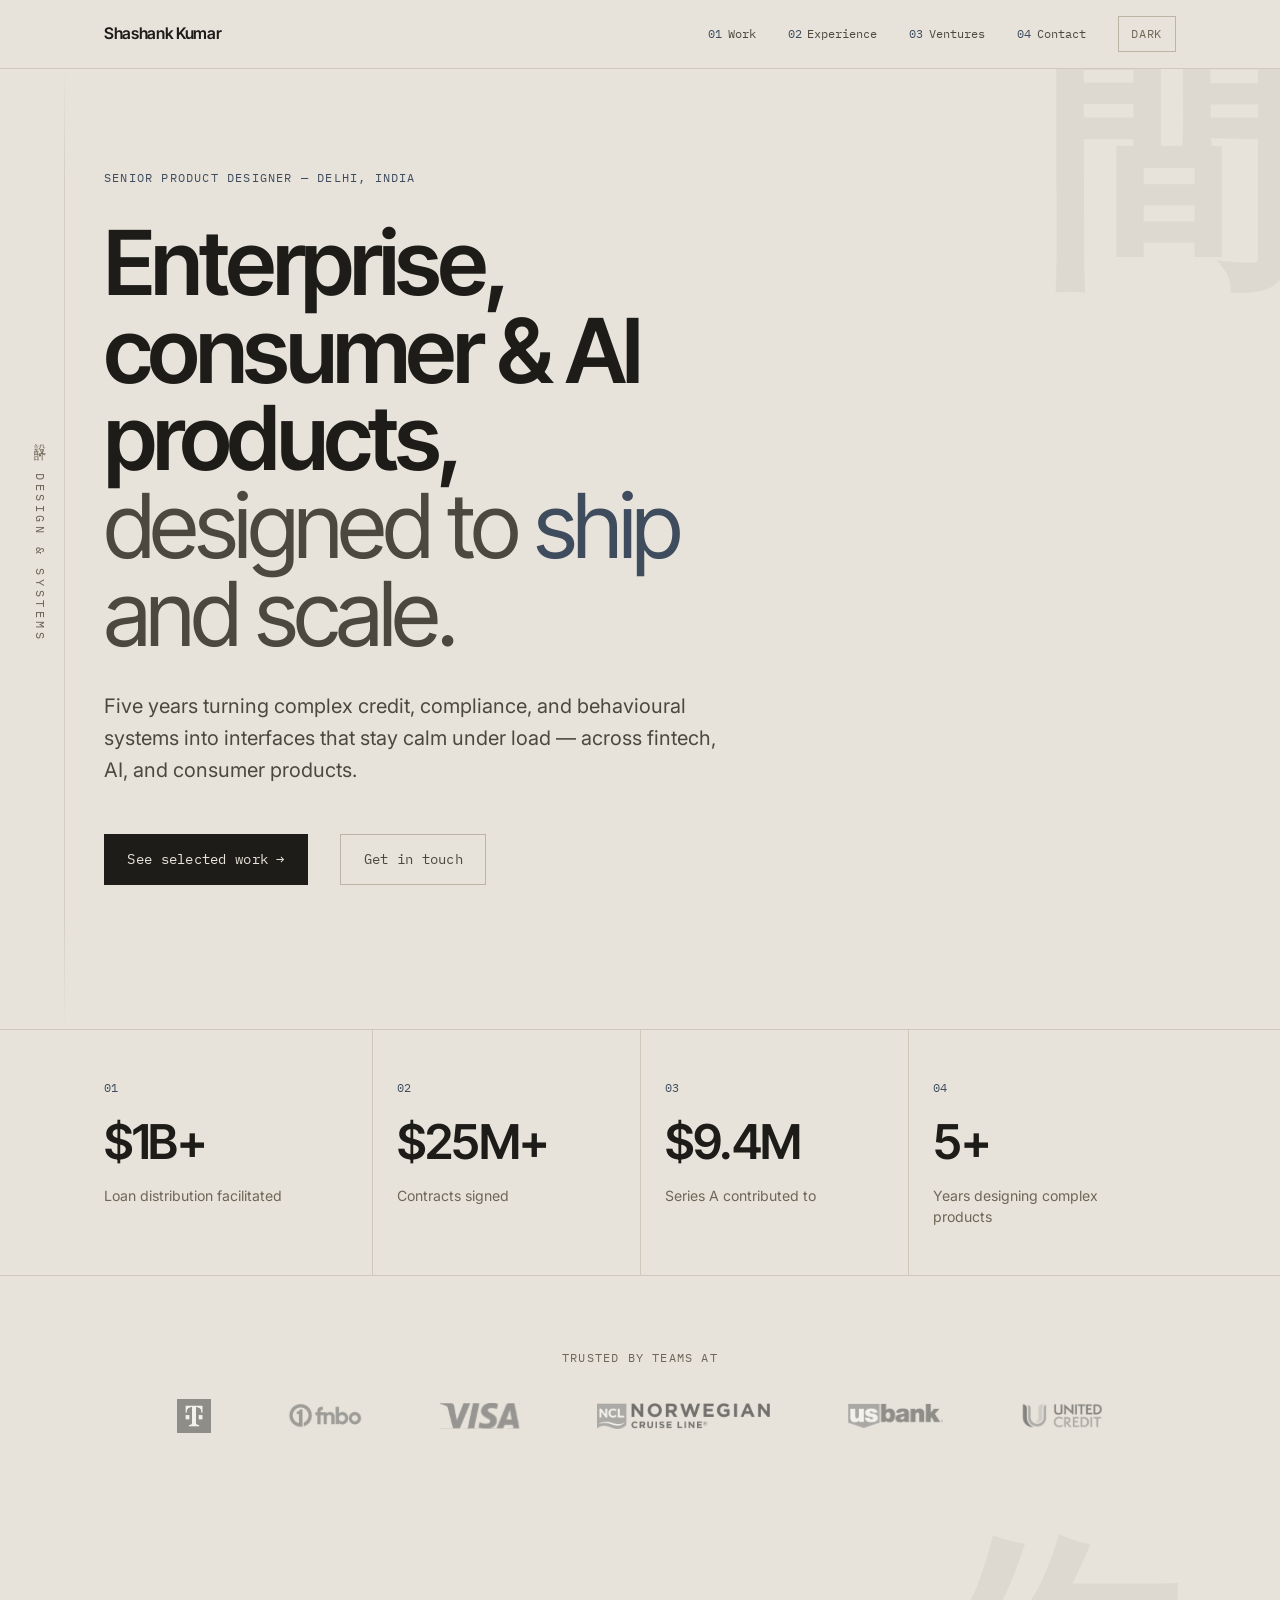
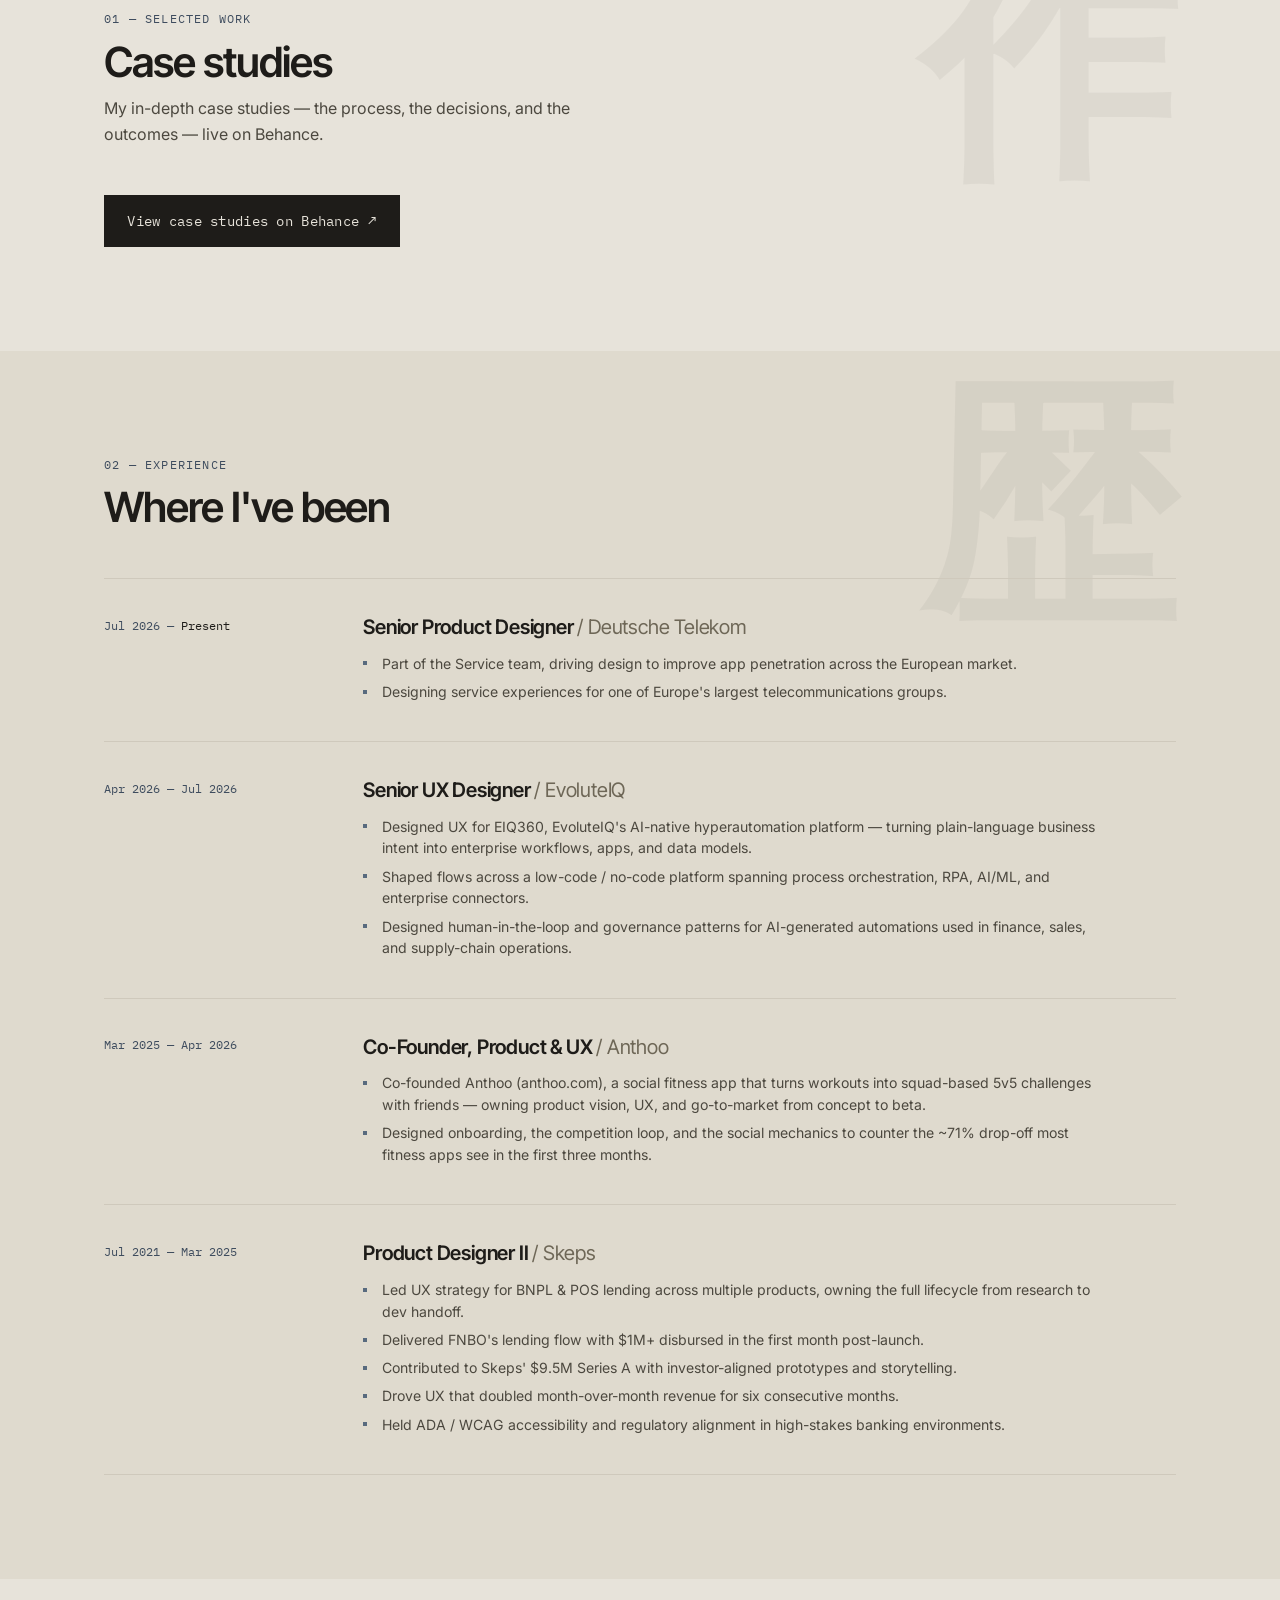
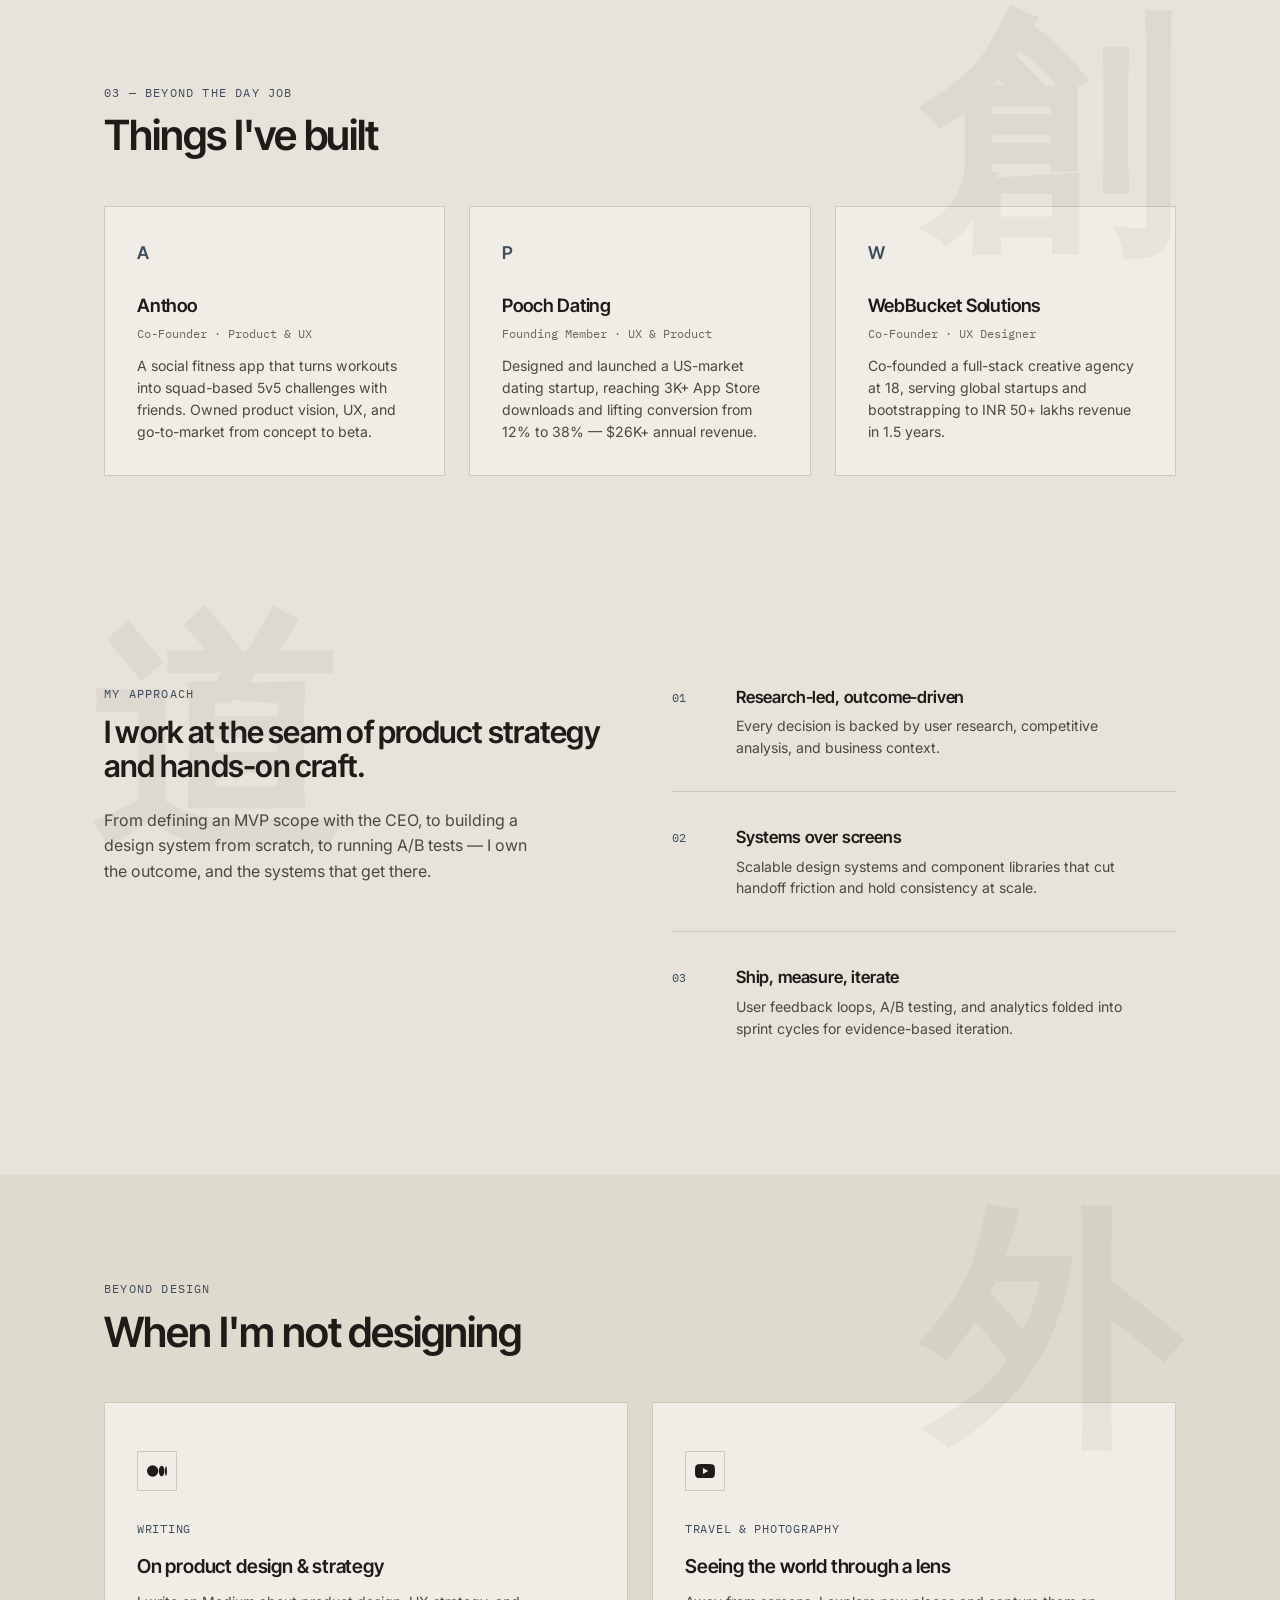
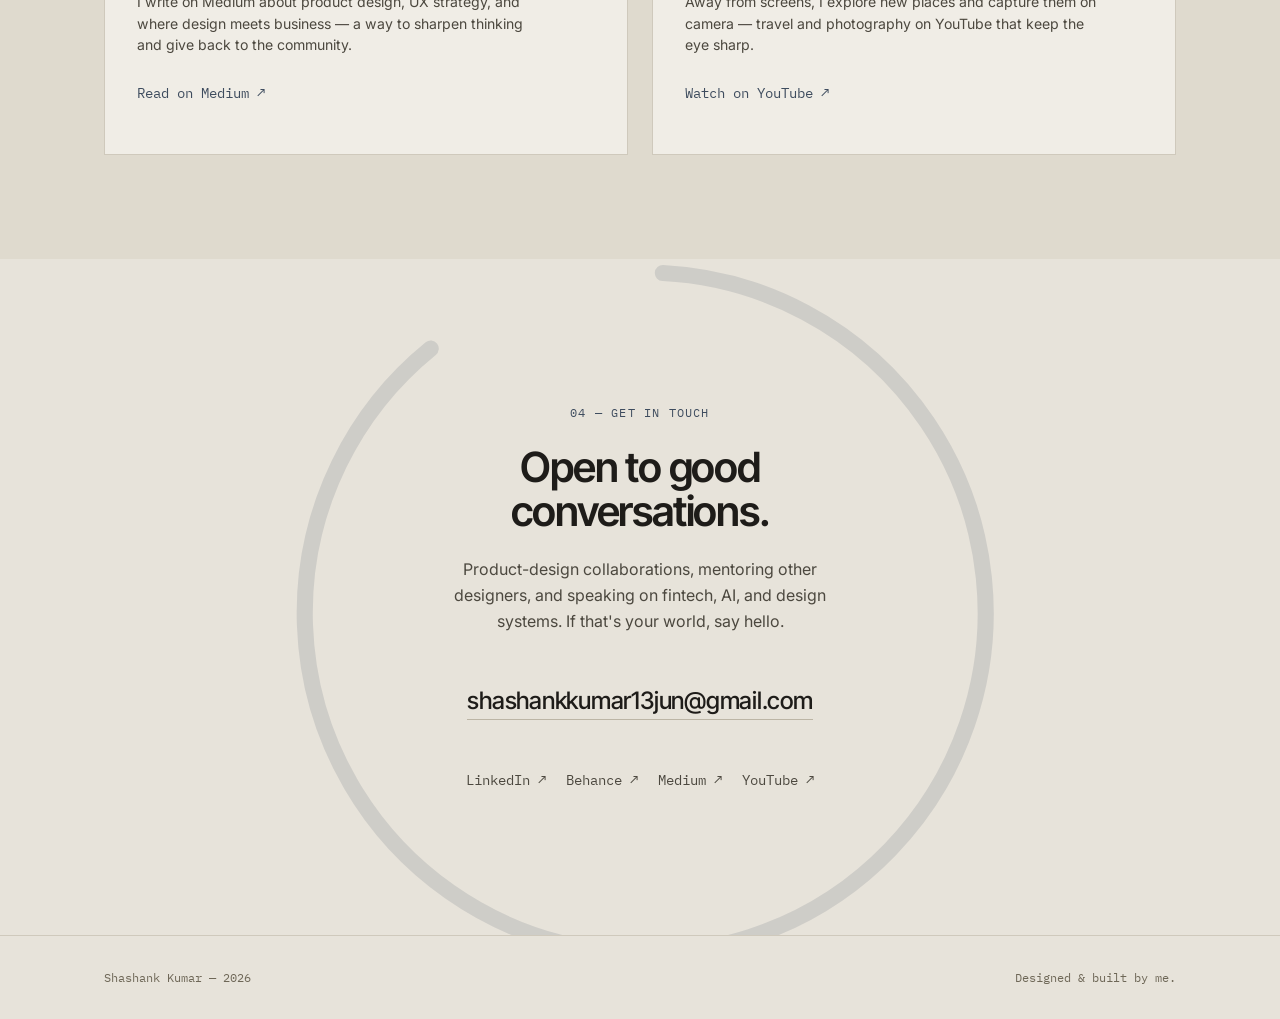
==== commit 9a267cba: "Add career content, Behance case-studies section, and layout polish Builds on the Sumi rebuild with " ====
--- a/index.html
+++ b/index.html
@@ -4,13 +4,12 @@
   <meta charset="UTF-8">
   <meta name="viewport" content="width=device-width, initial-scale=1.0">
 
-  <!-- TODO (SEO): confirm title/description/OG. Three options drafted for you in chat. -->
   <title>Shashank Kumar — Senior Product Designer</title>
-  <meta name="description" content="Senior Product Designer with 5+ years across fintech, AI, and consumer products. I turn complex credit, compliance, and behavioural systems into calm, scalable interfaces.">
+  <meta name="description" content="Product designer for enterprise, consumer & AI — 5+ years shipping systems that scale. Fintech, AI automation, and consumer products.">
   <meta name="author" content="Shashank Kumar">
 
   <meta property="og:title" content="Shashank Kumar — Senior Product Designer">
-  <meta property="og:description" content="Enterprise, consumer & AI product design. 5+ years turning complex systems into interfaces that ship and scale.">
+  <meta property="og:description" content="Product designer for enterprise, consumer & AI — 5+ years shipping systems that scale.">
   <meta property="og:type" content="website">
   <meta name="theme-color" content="#E7E3DA" media="(prefers-color-scheme: light)">
   <meta name="theme-color" content="#181714" media="(prefers-color-scheme: dark)">
@@ -105,10 +104,11 @@
       <div class="wrap">
         <p class="brands__label">Trusted by teams at</p>
         <div class="brands__row reveal">
+          <span class="brands__item brands__item--dt"><img src="assets/brands/deutsche-telekom.jpg" alt="Deutsche Telekom" loading="lazy"></span>
           <span class="brands__item"><img src="assets/brands/fnbo.svg" alt="FNBO" loading="lazy"></span>
           <span class="brands__item"><img src="assets/brands/visa.svg" alt="Visa" loading="lazy"></span>
           <span class="brands__item"><img src="assets/brands/ncl.svg" alt="Norwegian Cruise Line" loading="lazy"></span>
-          <span class="brands__item"><img src="assets/brands/personal.svg" alt="Personal" loading="lazy"></span>
+          <span class="brands__item"><img src="assets/brands/personal.svg" alt="U.S. Bank" loading="lazy"></span>
           <span class="brands__item"><img src="assets/brands/united-credit.svg" alt="United Credit" loading="lazy"></span>
         </div>
       </div>
@@ -119,74 +119,12 @@
       <div class="wrap">
         <div class="section__head reveal">
           <span class="kanji" aria-hidden="true" style="top:-5rem; right:0;">作</span>
-          <span class="kicker">§ 01 — Selected Work</span>
-          <h2>Products I've shaped</h2>
-          <p class="sub">Two deep, outcome-led engagements. End-to-end design in high-stakes, regulated, and high-velocity environments.</p>
-        </div>
-
-        <div class="work__list">
-          <!-- Skeps -->
-          <article class="case reveal">
-            <div class="case__body">
-              <div class="case__index">01 / 02</div>
-              <div class="case__meta">
-                <span class="case__company">Skeps</span>
-                <span class="case__role">Product Designer II</span>
-              </div>
-              <h3>The lending platform that facilitated $1B+ in loan distribution.</h3>
-              <p>Led UX strategy for Skeps' BNPL &amp; POS lending platforms — SPOT Pay-Over-Time, the Merchant Portal, and the customer journey — with accessibility and regulatory alignment designed in from the start.</p>
-              <div class="case__tags">
-                <span class="case__tag">BNPL</span>
-                <span class="case__tag">POS Lending</span>
-                <span class="case__tag">Merchant Portal</span>
-                <span class="case__tag">Design System</span>
-                <span class="case__tag">WCAG</span>
-              </div>
-              <div class="case__metrics">
-                <div class="case__metric"><b>$1B+</b><span>loans distributed</span></div>
-                <div class="case__metric"><b>$5M+</b><span>monthly GMV</span></div>
-                <div class="case__metric"><b>$25M+</b><span>contracts signed</span></div>
-              </div>
-              <div class="case__actions">
-                <a href="skeps-case-study.html" class="link">Read the case study →</a>
-                <a href="https://www.skeps.com" target="_blank" rel="noopener" class="link">skeps.com ↗</a>
-              </div>
-            </div>
-            <div class="case__visual">
-              <img src="assets/work/skeps-claritypay.png" alt="Skeps ClarityPay BNPL payment plans" loading="lazy">
-            </div>
-          </article>
-
-          <!-- ExamFactor -->
-          <article class="case reveal">
-            <div class="case__body">
-              <div class="case__index">02 / 02</div>
-              <div class="case__meta">
-                <span class="case__company">ExamFactor</span>
-                <span class="case__role">UX Consultant</span>
-              </div>
-              <h3>Student-centric UX for a high-velocity edtech test-prep platform.</h3>
-              <p>Freelance UX consultant for ABP Group's edtech product. Co-led the launch strategy, folding early-cohort feedback into onboarding, test flows, and performance dashboards to earn adoption in a crowded market.</p>
-              <div class="case__tags">
-                <span class="case__tag">Edtech</span>
-                <span class="case__tag">Mobile App</span>
-                <span class="case__tag">User Research</span>
-                <span class="case__tag">Launch Strategy</span>
-              </div>
-              <div class="case__metrics">
-                <div class="case__metric"><b>4+ ★</b><span>average app rating</span></div>
-                <div class="case__metric"><b>6K+</b><span>students onboarded</span></div>
-                <div class="case__metric"><b>1K+</b><span>downloads at launch</span></div>
-              </div>
-              <div class="case__actions">
-                <a href="https://www.examfactor.com" target="_blank" rel="noopener" class="link">examfactor.com ↗</a>
-              </div>
-            </div>
-            <div class="case__visual">
-              <img src="assets/work/examfactor-app.png" alt="ExamFactor CUET Science test prep app" loading="lazy">
-            </div>
-          </article>
-        </div>
+          <span class="kicker">01 — Selected Work</span>
+          <h2>Case studies</h2>
+          <p class="sub">My in-depth case studies — the process, the decisions, and the outcomes — live on Behance.</p>
+        </div>
+
+        <a class="btn btn--solid reveal" href="https://www.behance.net/theshashankkumar" target="_blank" rel="noopener">View case studies on Behance <span aria-hidden="true">↗</span></a>
       </div>
     </section>
 
@@ -195,7 +133,7 @@
       <div class="wrap">
         <div class="section__head reveal">
           <span class="kanji" aria-hidden="true" style="top:-5rem; right:0;">歴</span>
-          <span class="kicker">§ 02 — Experience</span>
+          <span class="kicker">02 — Experience</span>
           <h2>Where I've been</h2>
         </div>
 
@@ -204,11 +142,10 @@
           <div class="exp__row">
             <div class="exp__when">Jul 2026 — <span class="exp__now">Present</span></div>
             <div>
-              <div class="exp__role">Senior Product Designer <span class="exp__org">/ Deutsche Telekom Digital Labs · Gurugram</span></div>
+              <div class="exp__role">Senior Product Designer <span class="exp__org">/ Deutsche Telekom</span></div>
               <ul class="exp__list">
-                <!-- TODO (DT): send 3–5 bullets. I will not invent responsibilities or metrics,
-                     and I'll keep anything confidential out unless you provide it. -->
-                <li class="exp__todo">TODO — your Deutsche Telekom highlights (3–5 bullets; tell me what's shareable).</li>
+                <li>Part of the Service team, driving design to improve app penetration across the European market.</li>
+                <li>Designing service experiences for one of Europe's largest telecommunications groups.</li>
               </ul>
             </div>
           </div>
@@ -219,19 +156,21 @@
             <div>
               <div class="exp__role">Senior UX Designer <span class="exp__org">/ EvoluteIQ</span></div>
               <ul class="exp__list">
-                <li>Designed UX for an AI automation platform serving enterprise SaaS. <span class="exp__todo">TODO — confirm / expand with 2–4 bullets.</span></li>
+                <li>Designed UX for EIQ360, EvoluteIQ's AI-native hyperautomation platform — turning plain-language business intent into enterprise workflows, apps, and data models.</li>
+                <li>Shaped flows across a low-code / no-code platform spanning process orchestration, RPA, AI/ML, and enterprise connectors.</li>
+                <li>Designed human-in-the-loop and governance patterns for AI-generated automations used in finance, sales, and supply-chain operations.</li>
               </ul>
             </div>
           </div>
 
           <!-- Anthoo -->
           <div class="exp__row">
-            <div class="exp__when">2025 — 2026 <span class="exp__todo">·&nbsp;TODO&nbsp;dates</span></div>
+            <div class="exp__when">Mar 2025 — Apr 2026</div>
             <div>
               <div class="exp__role">Co-Founder, Product &amp; UX <span class="exp__org">/ Anthoo</span></div>
               <ul class="exp__list">
-                <li>Led product vision, UX, and GTM for a community-driven, AI-powered fitness platform from concept to MVP, blending social gamification with AI-driven motivation.</li>
-                <li class="exp__todo">TODO — any metrics (users, retention, launch outcomes) you want to show.</li>
+                <li>Co-founded Anthoo (anthoo.com), a social fitness app that turns workouts into squad-based 5v5 challenges with friends — owning product vision, UX, and go-to-market from concept to beta.</li>
+                <li>Designed onboarding, the competition loop, and the social mechanics to counter the ~71% drop-off most fitness apps see in the first three months.</li>
               </ul>
             </div>
           </div>
@@ -250,19 +189,6 @@
               </ul>
             </div>
           </div>
-
-          <!-- ExamFactor -->
-          <div class="exp__row">
-            <div class="exp__when">Sep 2023 — Dec 2023</div>
-            <div>
-              <div class="exp__role">UX Consultant (Freelance) <span class="exp__org">/ ExamFactor by ABP Group</span></div>
-              <ul class="exp__list">
-                <li>Crafted student-centric UX for a high-velocity edtech test-prep platform.</li>
-                <li>Co-led the app launch, folding early-cohort feedback into core features.</li>
-                <li>Reached a 4+ rating from 6K+ students and 1K+ downloads at launch.</li>
-              </ul>
-            </div>
-          </div>
         </div>
       </div>
     </section>
@@ -272,7 +198,7 @@
       <div class="wrap">
         <div class="section__head reveal">
           <span class="kanji" aria-hidden="true" style="top:-5rem; right:0;">創</span>
-          <span class="kicker">§ 03 — Beyond the Day Job</span>
+          <span class="kicker">03 — Beyond the Day Job</span>
           <h2>Things I've built</h2>
         </div>
         <div class="ventures__grid">
@@ -280,7 +206,7 @@
             <div class="venture__mark">A</div>
             <div class="venture__name">Anthoo</div>
             <span class="venture__role">Co-Founder · Product &amp; UX</span>
-            <p class="venture__desc">Community-driven, AI-powered fitness platform. Owned product vision, UX, and GTM from concept to MVP, combining social gamification with AI-driven motivation.</p>
+            <p class="venture__desc">A social fitness app that turns workouts into squad-based 5v5 challenges with friends. Owned product vision, UX, and go-to-market from concept to beta.</p>
           </div>
           <div class="venture reveal">
             <div class="venture__mark">P</div>
@@ -294,6 +220,70 @@
             <span class="venture__role">Co-Founder · UX Designer</span>
             <p class="venture__desc">Co-founded a full-stack creative agency at 18, serving global startups and bootstrapping to INR 50+ lakhs revenue in 1.5 years.</p>
           </div>
+        </div>
+      </div>
+    </section>
+
+    <!-- ============ APPROACH · 道 the way ============ -->
+    <section class="section" id="approach">
+      <div class="wrap">
+        <div class="approach__grid">
+          <div class="approach__intro reveal">
+            <span class="kanji" aria-hidden="true" style="top:-5rem; left:-1rem;">道</span>
+            <span class="kicker">My Approach</span>
+            <h3 class="approach__title">I work at the seam of product strategy and hands-on craft.</h3>
+            <p class="approach__desc">From defining an MVP scope with the CEO, to building a design system from scratch, to running A/B tests — I own the outcome, and the systems that get there.</p>
+          </div>
+          <div class="principles reveal">
+            <div class="principle">
+              <span class="principle__num">01</span>
+              <div>
+                <h4 class="principle__title">Research-led, outcome-driven</h4>
+                <p class="principle__desc">Every decision is backed by user research, competitive analysis, and business context.</p>
+              </div>
+            </div>
+            <div class="principle">
+              <span class="principle__num">02</span>
+              <div>
+                <h4 class="principle__title">Systems over screens</h4>
+                <p class="principle__desc">Scalable design systems and component libraries that cut handoff friction and hold consistency at scale.</p>
+              </div>
+            </div>
+            <div class="principle">
+              <span class="principle__num">03</span>
+              <div>
+                <h4 class="principle__title">Ship, measure, iterate</h4>
+                <p class="principle__desc">User feedback loops, A/B testing, and analytics folded into sprint cycles for evidence-based iteration.</p>
+              </div>
+            </div>
+          </div>
+        </div>
+      </div>
+    </section>
+
+    <!-- ============ BEYOND DESIGN · 外 outside ============ -->
+    <section class="section" id="beyond" style="background:var(--stone-sunken)">
+      <div class="wrap">
+        <div class="section__head reveal">
+          <span class="kanji" aria-hidden="true" style="top:-5rem; right:0;">外</span>
+          <span class="kicker">Beyond Design</span>
+          <h2>When I'm not designing</h2>
+        </div>
+        <div class="beyond__grid">
+          <a href="https://theshashankkumar.medium.com/" target="_blank" rel="noopener" class="beyond-card reveal">
+            <span class="beyond-card__icon beyond-card__icon--medium" aria-hidden="true"><svg viewBox="0 0 24 24" fill="currentColor"><path d="M13.54 12a6.8 6.8 0 01-6.77 6.82A6.8 6.8 0 010 12a6.8 6.8 0 016.77-6.82A6.8 6.8 0 0113.54 12zM20.96 12c0 3.54-1.51 6.42-3.38 6.42-1.87 0-3.39-2.88-3.39-6.42s1.52-6.42 3.39-6.42 3.38 2.88 3.38 6.42M24 12c0 3.17-.53 5.75-1.19 5.75-.66 0-1.19-2.58-1.19-5.75s.53-5.75 1.19-5.75C23.47 6.25 24 8.83 24 12z"/></svg></span>
+            <span class="beyond-card__label">Writing</span>
+            <h3 class="beyond-card__title">On product design &amp; strategy</h3>
+            <p class="beyond-card__desc">I write on Medium about product design, UX strategy, and where design meets business — a way to sharpen thinking and give back to the community.</p>
+            <span class="beyond-card__cta">Read on Medium ↗</span>
+          </a>
+          <a href="https://www.youtube.com/@theshashankkumar" target="_blank" rel="noopener" class="beyond-card reveal">
+            <span class="beyond-card__icon beyond-card__icon--youtube" aria-hidden="true"><svg viewBox="0 0 24 24" fill="currentColor"><path d="M23.498 6.186a3.016 3.016 0 00-2.122-2.136C19.505 3.545 12 3.545 12 3.545s-7.505 0-9.377.505A3.017 3.017 0 00.502 6.186C0 8.07 0 12 0 12s0 3.93.502 5.814a3.016 3.016 0 002.122 2.136c1.871.505 9.376.505 9.376.505s7.505 0 9.377-.505a3.015 3.015 0 002.122-2.136C24 15.93 24 12 24 12s0-3.93-.502-5.814zM9.545 15.568V8.432L15.818 12l-6.273 3.568z"/></svg></span>
+            <span class="beyond-card__label">Travel &amp; Photography</span>
+            <h3 class="beyond-card__title">Seeing the world through a lens</h3>
+            <p class="beyond-card__desc">Away from screens, I explore new places and capture them on camera — travel and photography on YouTube that keep the eye sharp.</p>
+            <span class="beyond-card__cta">Watch on YouTube ↗</span>
+          </a>
         </div>
       </div>
     </section>
@@ -307,7 +297,7 @@
               pathLength="1"/>
       </svg>
       <div class="contact__in reveal">
-        <span class="kicker">§ 04 — Get in touch</span>
+        <span class="kicker">04 — Get in touch</span>
         <!-- TODO (contact copy): two options drafted in chat — tell me which you prefer. -->
         <h2>Open to good conversations.</h2>
         <p class="contact__sub">Product-design collaborations, mentoring other designers, and speaking on fintech, AI, and design systems. If that's your world, say hello.</p>
--- a/v2.css
+++ b/v2.css
@@ -218,7 +218,7 @@
   font-family: var(--font-mono); font-size: var(--t-mono); letter-spacing: .3em;
   text-transform: uppercase; color: var(--ink-faint);
 }
-.hero__in { position: relative; z-index: 1; max-width: 52ch; }   /* h1 + sub set their own measures within this */
+.hero__in { position: relative; z-index: 1; max-width: 64ch; }   /* h1 + sub set their own measures within this */
 .hero .kicker { display: block; margin-bottom: var(--s-4); }
 .hero h1 {
   font-family: var(--font-display); font-weight: 600;
@@ -227,7 +227,7 @@
 }
 .hero h1 .thin { font-weight: 400; color: var(--ink-soft); }
 .hero h1 .mark { color: var(--accent); }
-.hero__sub { font-size: var(--t-lead); color: var(--ink-soft); max-width: 46ch; margin-top: var(--s-4); line-height: 1.6; }
+.hero__sub { font-size: var(--t-lead); color: var(--ink-soft); max-width: 58ch; margin-top: var(--s-4); line-height: 1.6; }
 .hero__foot { display: flex; flex-wrap: wrap; align-items: center; gap: var(--s-3) var(--s-4); margin-top: var(--s-5); }
 .hero__loc { font-family: var(--font-mono); font-size: var(--t-mono); color: var(--ink-faint); }
 @media (max-width: 680px){ .hero__vlabel { display: none; } .hero__rule { left: calc(var(--gutter) - .75rem); } }
@@ -303,7 +303,7 @@
   -webkit-mask-image: radial-gradient(85% 85% at 50% 40%, #000 30%, transparent 75%);
   mask-image: radial-gradient(85% 85% at 50% 40%, #000 30%, transparent 75%);
 }
-.case__visual img { position: relative; width: 62%; filter: drop-shadow(0 20px 45px rgba(0,0,0,.26)); }
+.case__visual img { position: relative; width: 74%; filter: drop-shadow(0 20px 45px rgba(0,0,0,.26)); }
 .case__visual--desktop img { width: 92%; border-radius: 4px; }
 
 /* Placeholder visual (no image yet) */
@@ -328,7 +328,7 @@
 .exp__role { font-family: var(--font-display); font-weight: 600; font-size: 1.25rem; letter-spacing: -0.01em; }
 .exp__org { color: var(--ink-faint); font-weight: 400; }
 .exp__list { margin-top: .6rem; }
-.exp__list li { position: relative; padding-left: 1.15rem; margin-bottom: .4rem; font-size: var(--t-small); color: var(--ink-soft); line-height: 1.55; max-width: 62ch; }
+.exp__list li { position: relative; padding-left: 1.15rem; margin-bottom: .4rem; font-size: var(--t-small); color: var(--ink-soft); line-height: 1.55; max-width: 82ch; }
 .exp__list li::before { content: ""; position: absolute; left: 0; top: .62em; width: 4px; height: 4px; background: var(--accent-soft); }
 .exp__todo { color: var(--ink-faint); font-style: italic; }
 @media (max-width: 820px){ .exp__row { grid-template-columns: 1fr; gap: .4rem; } }
@@ -348,10 +348,10 @@
 /* ---------------------------------------------------------
    CONTACT — principle: WABI-SABI (侘寂) · one hand-drawn ensō
    --------------------------------------------------------- */
-.contact { position: relative; padding-block: var(--s-8); text-align: center; overflow: hidden; }
+.contact { position: relative; padding: var(--s-8) var(--gutter); text-align: center; overflow: hidden; }
 .contact__enso {
-  position: absolute; top: 50%; left: 50%; transform: translate(-50%, -54%);
-  width: min(46rem, 86vw); height: auto; z-index: 0; color: var(--accent);
+  position: absolute; top: 50%; left: 50%; transform: translate(-50%, -50%);
+  width: min(56rem, 128vw); height: auto; z-index: 0; color: var(--accent);
   opacity: .14; pointer-events: none;
 }
 :root[data-theme="dark"] .contact__enso { opacity: .2; }
@@ -362,7 +362,7 @@
 .contact__sub { color: var(--ink-soft); margin: var(--s-3) auto var(--s-5); max-width: 40ch; }
 .contact__email { font-family: var(--font-display); font-weight: 500; font-size: clamp(1.1rem, 2.2vw, 1.5rem); letter-spacing: -0.01em; border-bottom: 1px solid var(--line-strong); padding-bottom: .25rem; transition: border-color .3s, color .3s; }
 .contact__email:hover { border-color: var(--accent); color: var(--accent); }
-.contact__links { display: flex; justify-content: center; flex-wrap: wrap; gap: 1.5rem; margin-top: var(--s-5); }
+.contact__links { display: flex; justify-content: center; flex-wrap: wrap; gap: 1rem 1.25rem; margin-top: var(--s-5); }
 .contact__links a { font-family: var(--font-mono); font-size: var(--t-small); color: var(--ink-soft); transition: color .3s; }
 .contact__links a:hover { color: var(--accent); }
 
@@ -397,3 +397,58 @@
   .nav__links { display: none; }
   .nav__burger { display: flex; }
 }
+
+/* ---------------------------------------------------------
+   BRANDS — Deutsche Telekom mark keeps its square form
+   (grayscale in both themes; no dark-mode invert)
+   --------------------------------------------------------- */
+.brands__item--dt img,
+:root[data-theme="dark"] .brands__item--dt img { filter: grayscale(1); height: 34px; }
+@media (prefers-color-scheme: dark){ :root:not([data-theme="light"]) .brands__item--dt img { filter: grayscale(1); } }
+
+/* ---------------------------------------------------------
+   APPROACH · 道 — strategy meets craft
+   --------------------------------------------------------- */
+.approach__grid { display: grid; grid-template-columns: 1fr 1fr; gap: clamp(2rem, 5vw, 5rem); align-items: start; }
+@media (max-width: 820px){ .approach__grid { grid-template-columns: 1fr; gap: var(--s-5); } }
+.approach__intro { position: relative; }
+.approach__intro .kicker { display: block; margin-bottom: .75rem; }
+.approach__title { font-family: var(--font-display); font-weight: 600; font-size: var(--t-h3); letter-spacing: -0.025em; line-height: 1.12; }
+.approach__desc { color: var(--ink-soft); margin-top: var(--s-3); max-width: 44ch; }
+.principles { display: flex; flex-direction: column; }
+.principle { display: grid; grid-template-columns: 3rem 1fr; gap: 0 1rem; padding-block: var(--s-4); border-top: 1px solid var(--line); }
+.principle:first-child { border-top: 0; padding-top: 0; }
+.principle__num { font-family: var(--font-mono); font-size: var(--t-mono); color: var(--accent); padding-top: .25rem; }
+.principle__title { font-family: var(--font-display); font-weight: 600; font-size: 1.05rem; letter-spacing: -0.01em; }
+.principle__desc { font-size: var(--t-small); color: var(--ink-soft); line-height: 1.55; margin-top: .3rem; max-width: 46ch; }
+
+/* ---------------------------------------------------------
+   BEYOND DESIGN · 外 — outside the day job
+   --------------------------------------------------------- */
+.beyond__grid { display: grid; grid-template-columns: 1fr 1fr; gap: var(--s-3); }
+@media (max-width: 760px){ .beyond__grid { grid-template-columns: 1fr; } }
+.beyond-card { display: block; padding: var(--s-5) var(--s-4); background: var(--stone-raised); border: 1px solid var(--line); transition: border-color .3s var(--ease), transform .4s var(--ease); }
+.beyond-card:hover { border-color: var(--accent-soft); transform: translateY(-3px); }
+.beyond-card__label { font-family: var(--font-mono); font-size: var(--t-mono); text-transform: uppercase; letter-spacing: .06em; color: var(--accent); }
+.beyond-card__title { font-family: var(--font-display); font-weight: 600; font-size: 1.2rem; letter-spacing: -0.01em; margin: .6rem 0 .6rem; }
+.beyond-card__desc { font-size: var(--t-small); color: var(--ink-soft); line-height: 1.55; margin-bottom: var(--s-3); max-width: 46ch; }
+.beyond-card__cta { display: inline-flex; align-items: center; gap: .4rem; font-family: var(--font-mono); font-size: var(--t-small); color: var(--accent); transition: gap .3s var(--ease); }
+.beyond-card:hover .beyond-card__cta { gap: .75rem; }
+
+/* ---------------------------------------------------------
+   WORK — case studies that redirect to Behance
+   --------------------------------------------------------- */
+.case--link { color: inherit; text-decoration: none; }
+.case--link .case__visual { transition: border-color .3s var(--ease); }
+.case--link:hover .case__visual { border-color: var(--accent-soft); }
+.case--link:hover h3 { color: var(--accent); }
+.case--link h3 { transition: color .3s var(--ease); }
+.case__view { display: inline-flex; align-items: center; gap: .4rem; margin-top: var(--s-4); font-family: var(--font-mono); font-size: var(--t-small); color: var(--accent); transition: gap .3s var(--ease); }
+.case--link:hover .case__view { gap: .85rem; }
+.work__all { display: inline-flex; align-items: center; gap: .6rem; margin-top: var(--s-6); font-family: var(--font-mono); font-size: var(--t-small); letter-spacing: .02em; color: var(--ink); border: 1px solid var(--line-strong); padding: .9rem 1.5rem; transition: border-color .3s var(--ease), color .3s var(--ease), gap .3s var(--ease); }
+.work__all:hover { border-color: var(--accent); color: var(--accent); gap: .9rem; }
+
+/* Beyond Design — Medium / YouTube icons */
+.beyond-card__icon { display: flex; align-items: center; justify-content: center; width: 40px; height: 40px; border: 1px solid var(--line); color: var(--ink); margin-bottom: var(--s-3); transition: border-color .3s var(--ease); }
+.beyond-card__icon svg { width: 20px; height: 20px; display: block; }
+.beyond-card:hover .beyond-card__icon { border-color: var(--accent-soft); }
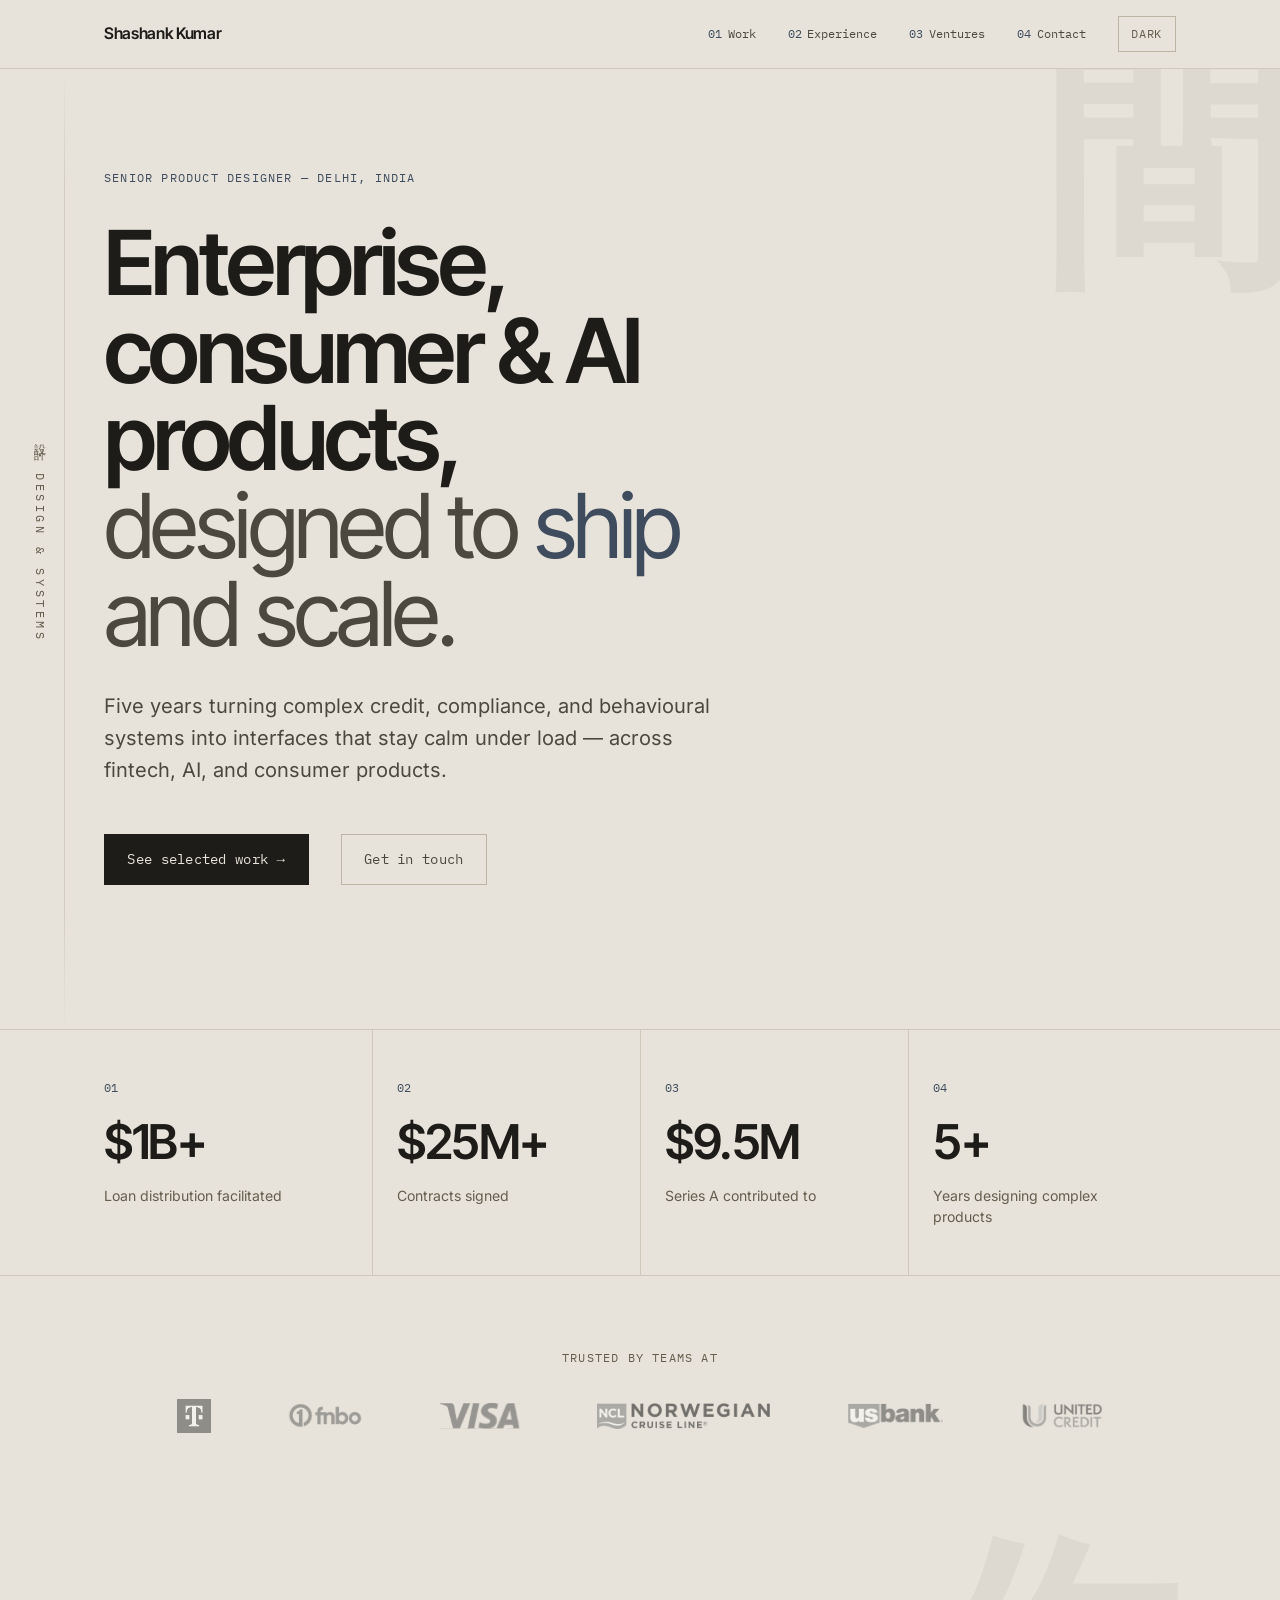
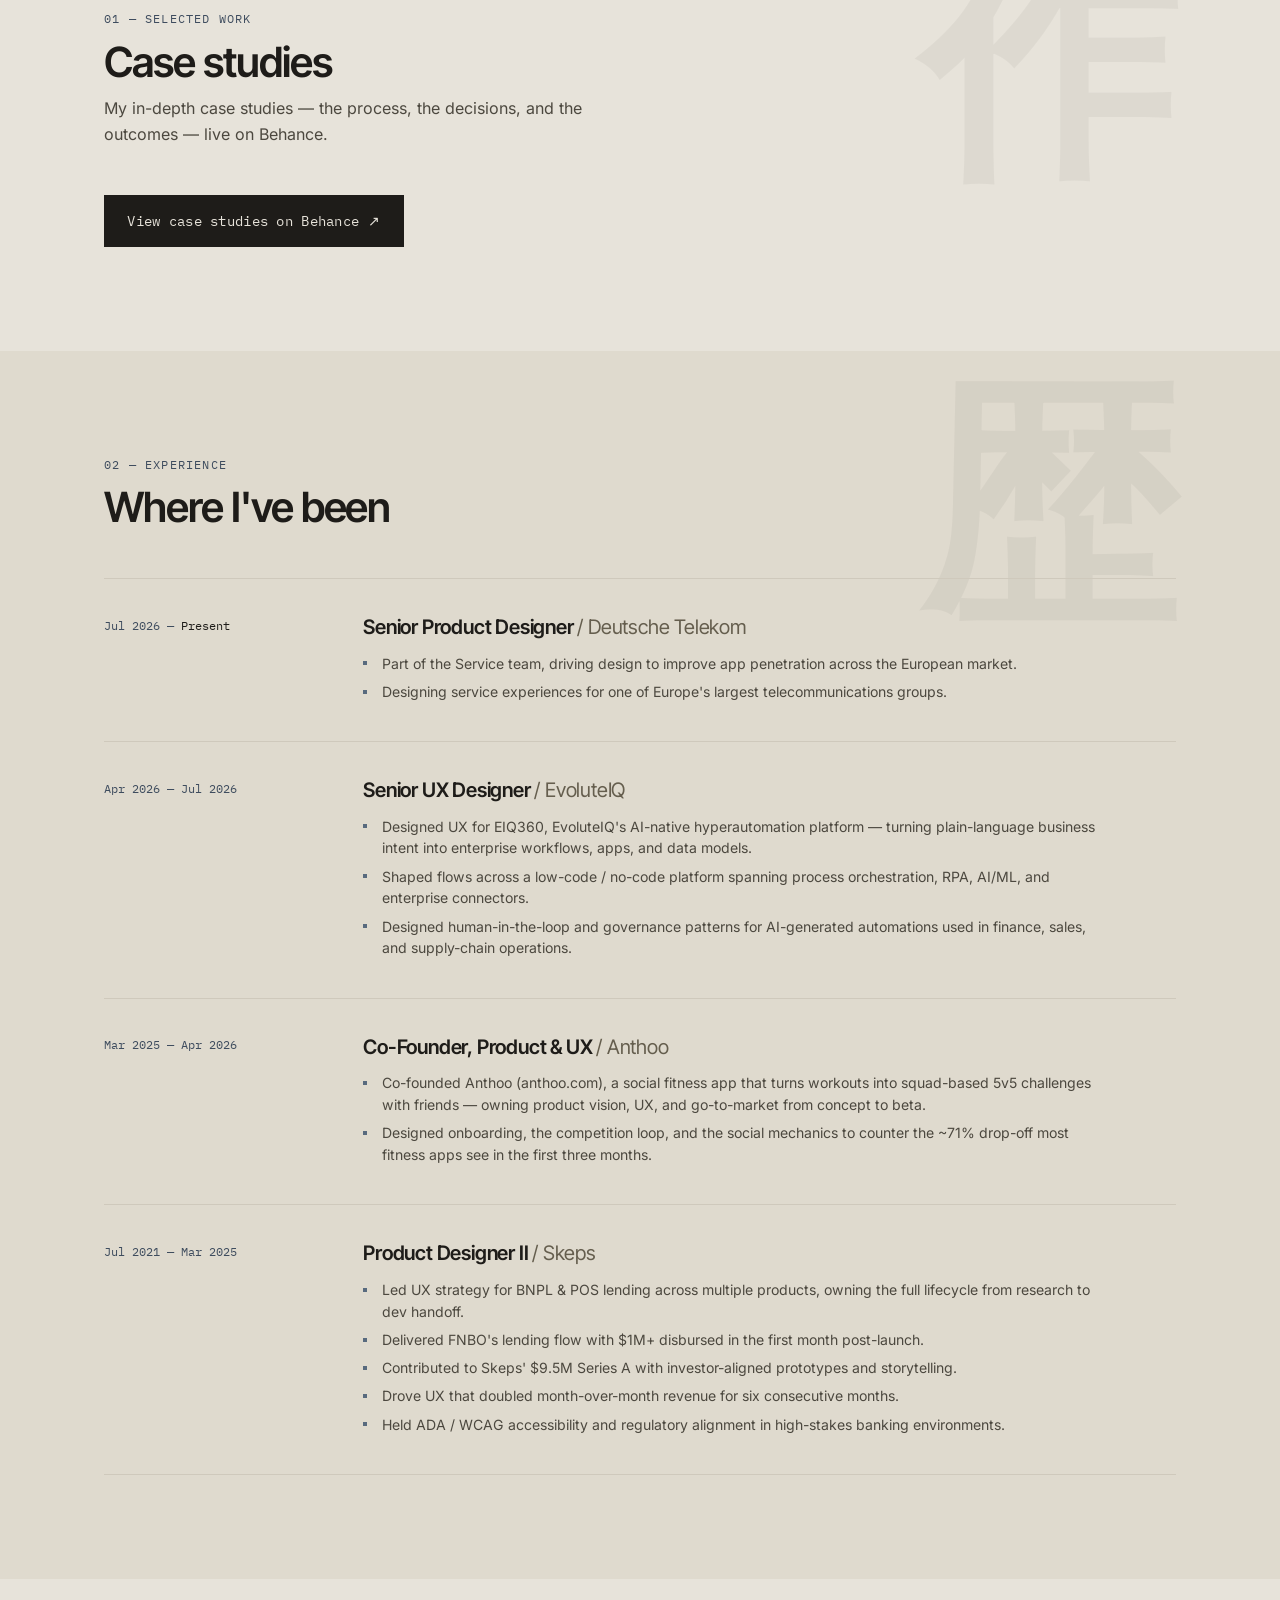
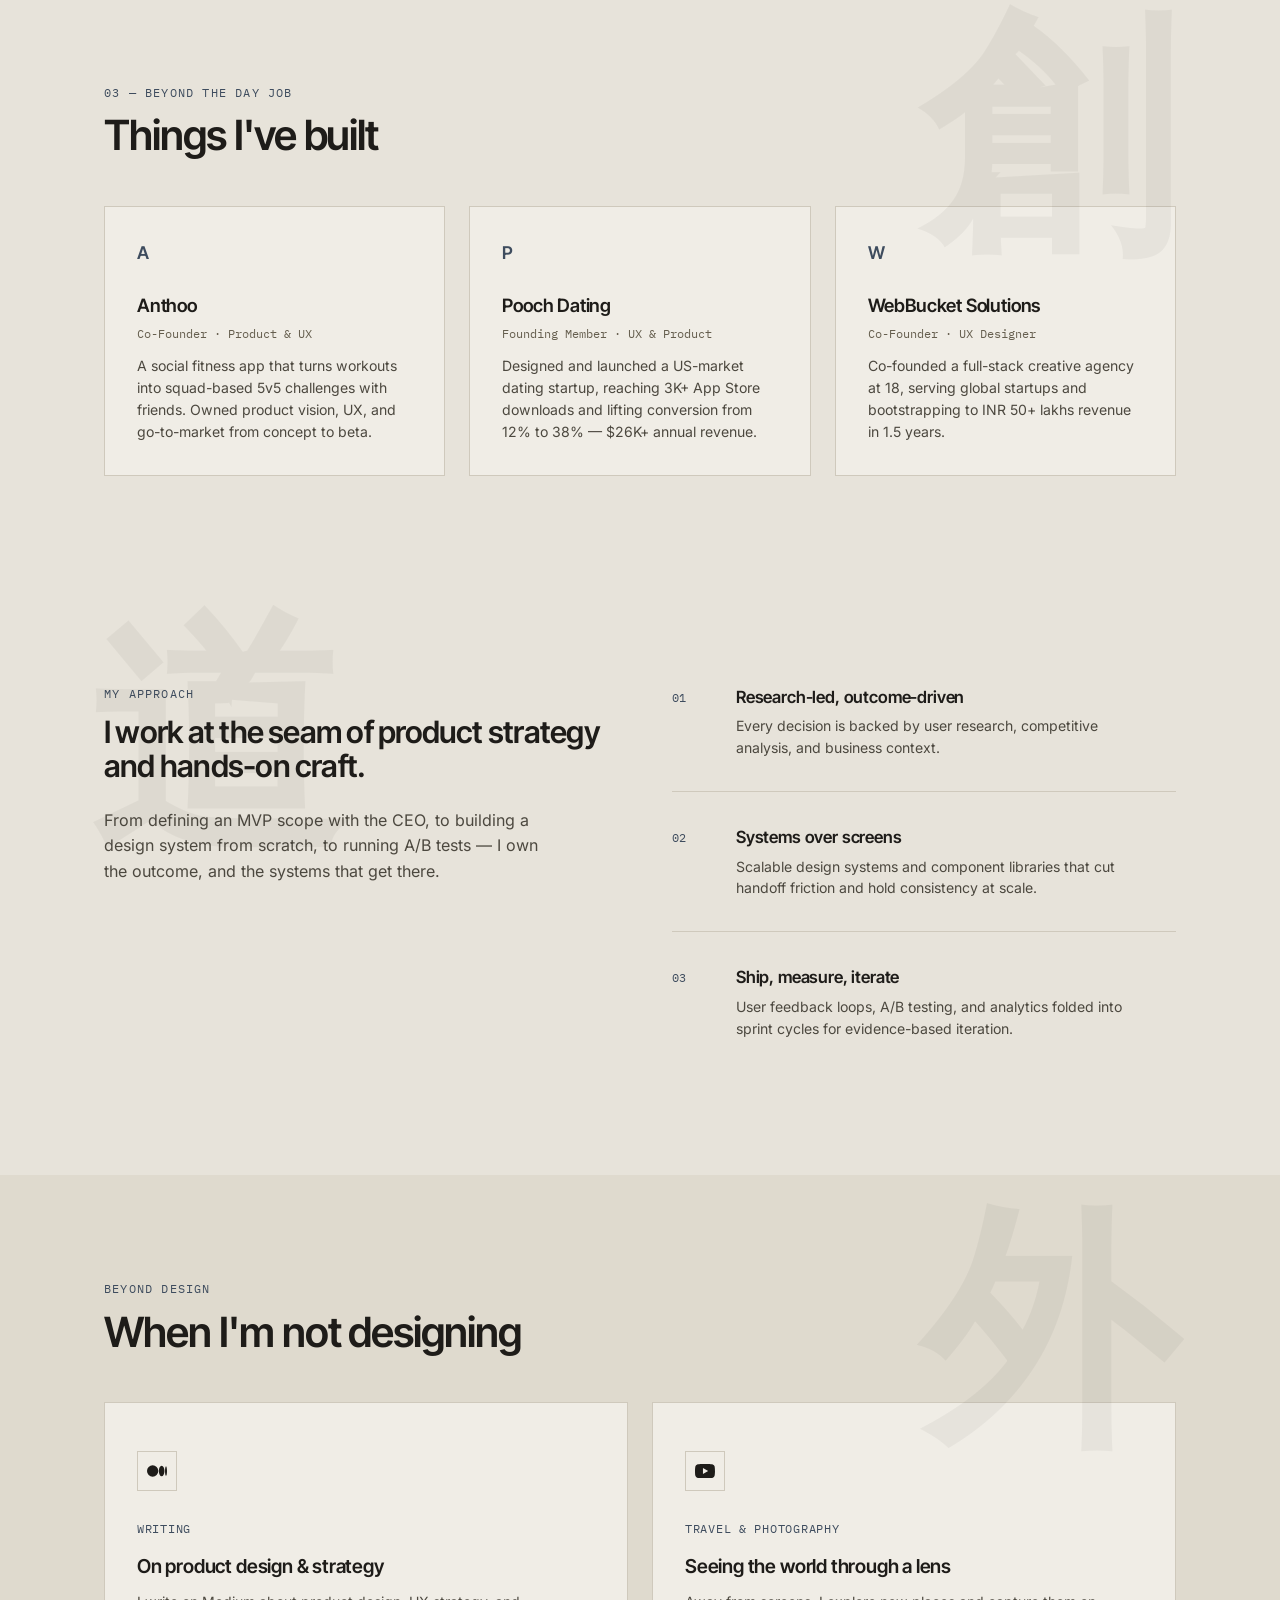
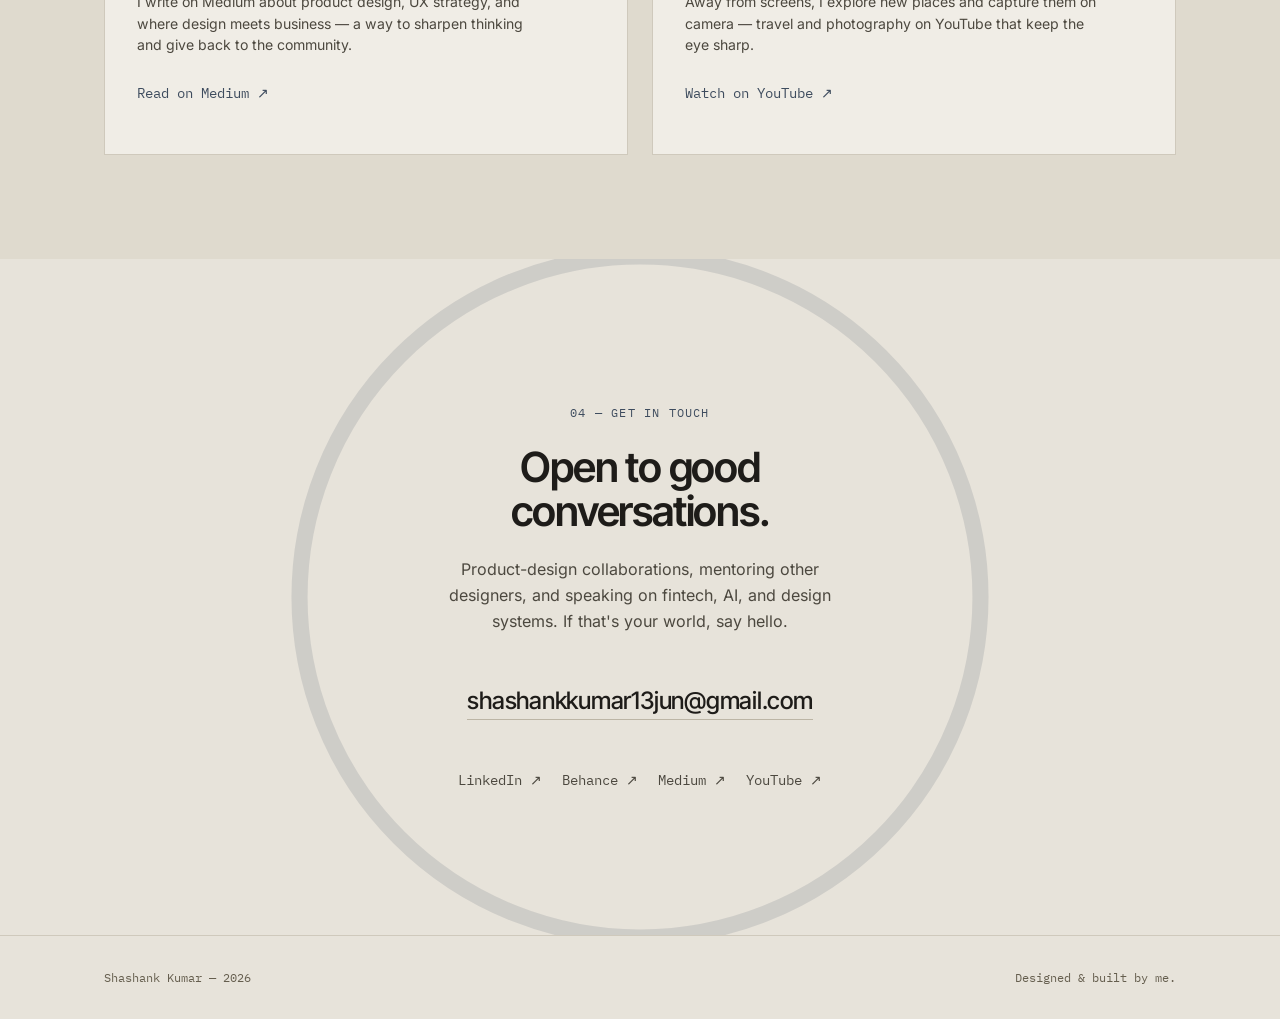
==== commit 66f99435: "Self-host fonts, close the contact enso, and pass accessibility - Self-host Inter Tight, Inter, and " ====
--- a/index.html
+++ b/index.html
@@ -13,11 +13,10 @@
   <meta property="og:type" content="website">
   <meta name="theme-color" content="#E7E3DA" media="(prefers-color-scheme: light)">
   <meta name="theme-color" content="#181714" media="(prefers-color-scheme: dark)">
-
-  <link rel="preconnect" href="https://fonts.googleapis.com">
-  <link rel="preconnect" href="https://fonts.gstatic.com" crossorigin>
-  <!-- TODO (perf): self-host these woff2 with font-display:swap before deploy -->
-  <link href="https://fonts.googleapis.com/css2?family=Inter+Tight:wght@400;500;600;700&family=Inter:wght@400;500&family=IBM+Plex+Mono:wght@400;500&display=swap" rel="stylesheet">
+  <link rel="icon" type="image/svg+xml" href="assets/favicon.svg">
+
+  <link rel="preload" href="assets/fonts/inter-tight-latin-600-normal.woff2" as="font" type="font/woff2" crossorigin>
+  <link rel="preload" href="assets/fonts/inter-latin-400-normal.woff2" as="font" type="font/woff2" crossorigin>
 
   <link rel="stylesheet" href="v2.css">
 </head>
@@ -291,10 +290,9 @@
     <!-- ============ CONTACT · 侘寂 WABI-SABI + ENSŌ ============ -->
     <section class="contact" id="contact">
       <svg class="contact__enso" viewBox="0 0 500 500" fill="none" aria-hidden="true" role="presentation">
-        <path class="enso-draw" d="M318 82 A190 190 0 1 1 182 82"
-              transform="rotate(-18 250 250)"
-              stroke="currentColor" stroke-width="9" stroke-linecap="round"
-              pathLength="1"/>
+        <circle class="enso-draw" cx="250" cy="250" r="190"
+                stroke="currentColor" stroke-width="9" stroke-linecap="round"
+                pathLength="1"/>
       </svg>
       <div class="contact__in reveal">
         <span class="kicker">04 — Get in touch</span>
--- a/v2.css
+++ b/v2.css
@@ -6,6 +6,18 @@
    ========================================================= */
 
 /* ---------------------------------------------------------
+   FONTS (self-hosted, woff2, font-display: swap)
+   --------------------------------------------------------- */
+@font-face { font-family: 'Inter Tight'; font-style: normal; font-weight: 400; font-display: swap; src: url('assets/fonts/inter-tight-latin-400-normal.woff2') format('woff2'); }
+@font-face { font-family: 'Inter Tight'; font-style: normal; font-weight: 500; font-display: swap; src: url('assets/fonts/inter-tight-latin-500-normal.woff2') format('woff2'); }
+@font-face { font-family: 'Inter Tight'; font-style: normal; font-weight: 600; font-display: swap; src: url('assets/fonts/inter-tight-latin-600-normal.woff2') format('woff2'); }
+@font-face { font-family: 'Inter Tight'; font-style: normal; font-weight: 700; font-display: swap; src: url('assets/fonts/inter-tight-latin-700-normal.woff2') format('woff2'); }
+@font-face { font-family: 'Inter'; font-style: normal; font-weight: 400; font-display: swap; src: url('assets/fonts/inter-latin-400-normal.woff2') format('woff2'); }
+@font-face { font-family: 'Inter'; font-style: normal; font-weight: 500; font-display: swap; src: url('assets/fonts/inter-latin-500-normal.woff2') format('woff2'); }
+@font-face { font-family: 'IBM Plex Mono'; font-style: normal; font-weight: 400; font-display: swap; src: url('assets/fonts/ibm-plex-mono-latin-400-normal.woff2') format('woff2'); }
+@font-face { font-family: 'IBM Plex Mono'; font-style: normal; font-weight: 500; font-display: swap; src: url('assets/fonts/ibm-plex-mono-latin-500-normal.woff2') format('woff2'); }
+
+/* ---------------------------------------------------------
    TOKENS
    --------------------------------------------------------- */
 :root {
@@ -17,7 +29,7 @@
   /* Ink */
   --ink:          #1E1C19;
   --ink-soft:     #4C483F;   /* AA body-secondary on stone */
-  --ink-faint:    #6E6757;   /* meta / mono labels */
+  --ink-faint:    #655E4E;   /* meta / mono labels (AA on stone surfaces) */
 
   /* Hairlines */
   --line:         #CFC9BC;
@@ -64,7 +76,7 @@
   --stone-sunken: #131210;
   --ink:          #E9E4D8;
   --ink-soft:     #A49C8D;
-  --ink-faint:    #837B6C;
+  --ink-faint:    #8F8878;
   --line:         #2C2922;
   --line-strong:  #3C382E;
   --accent:       #90A6BE;
@@ -77,7 +89,7 @@
     --stone-sunken: #131210;
     --ink:          #E9E4D8;
     --ink-soft:     #A49C8D;
-    --ink-faint:    #837B6C;
+    --ink-faint:    #8F8878;
     --line:         #2C2922;
     --line-strong:  #3C382E;
     --accent:       #90A6BE;
